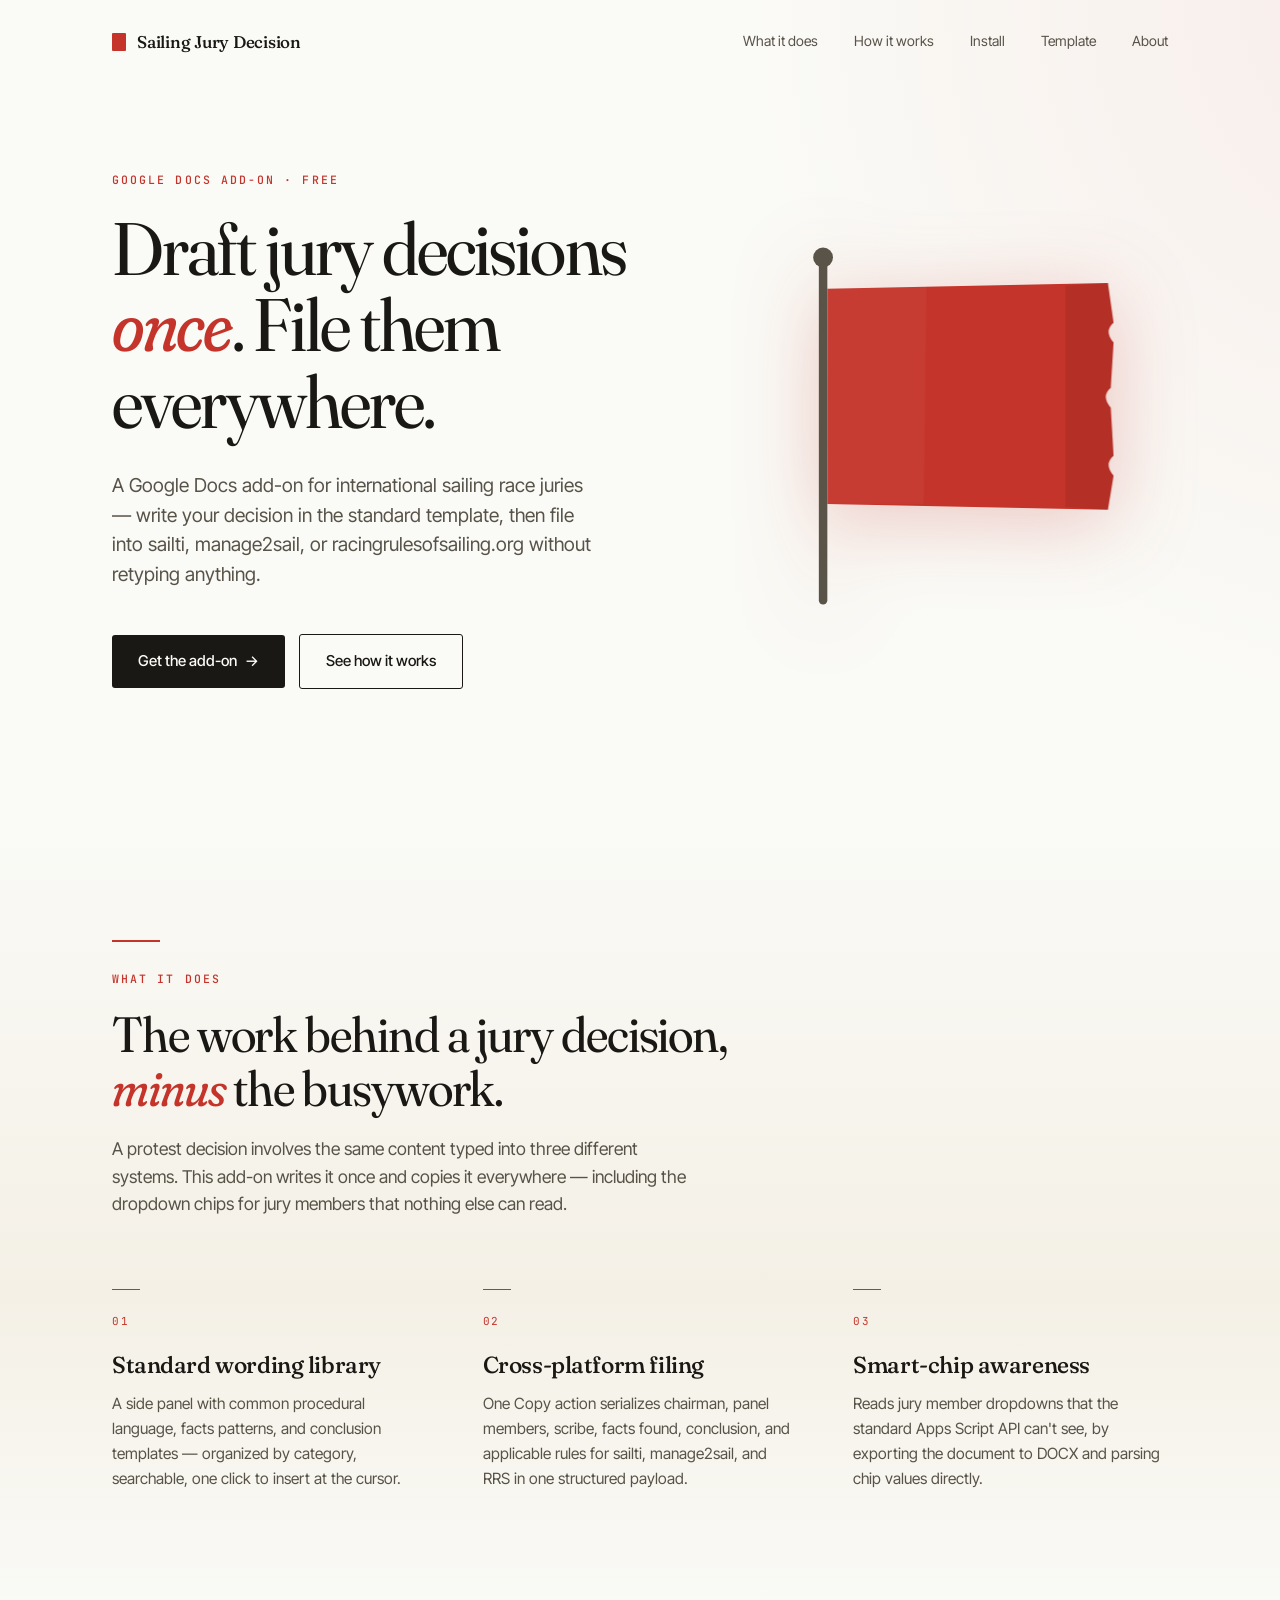
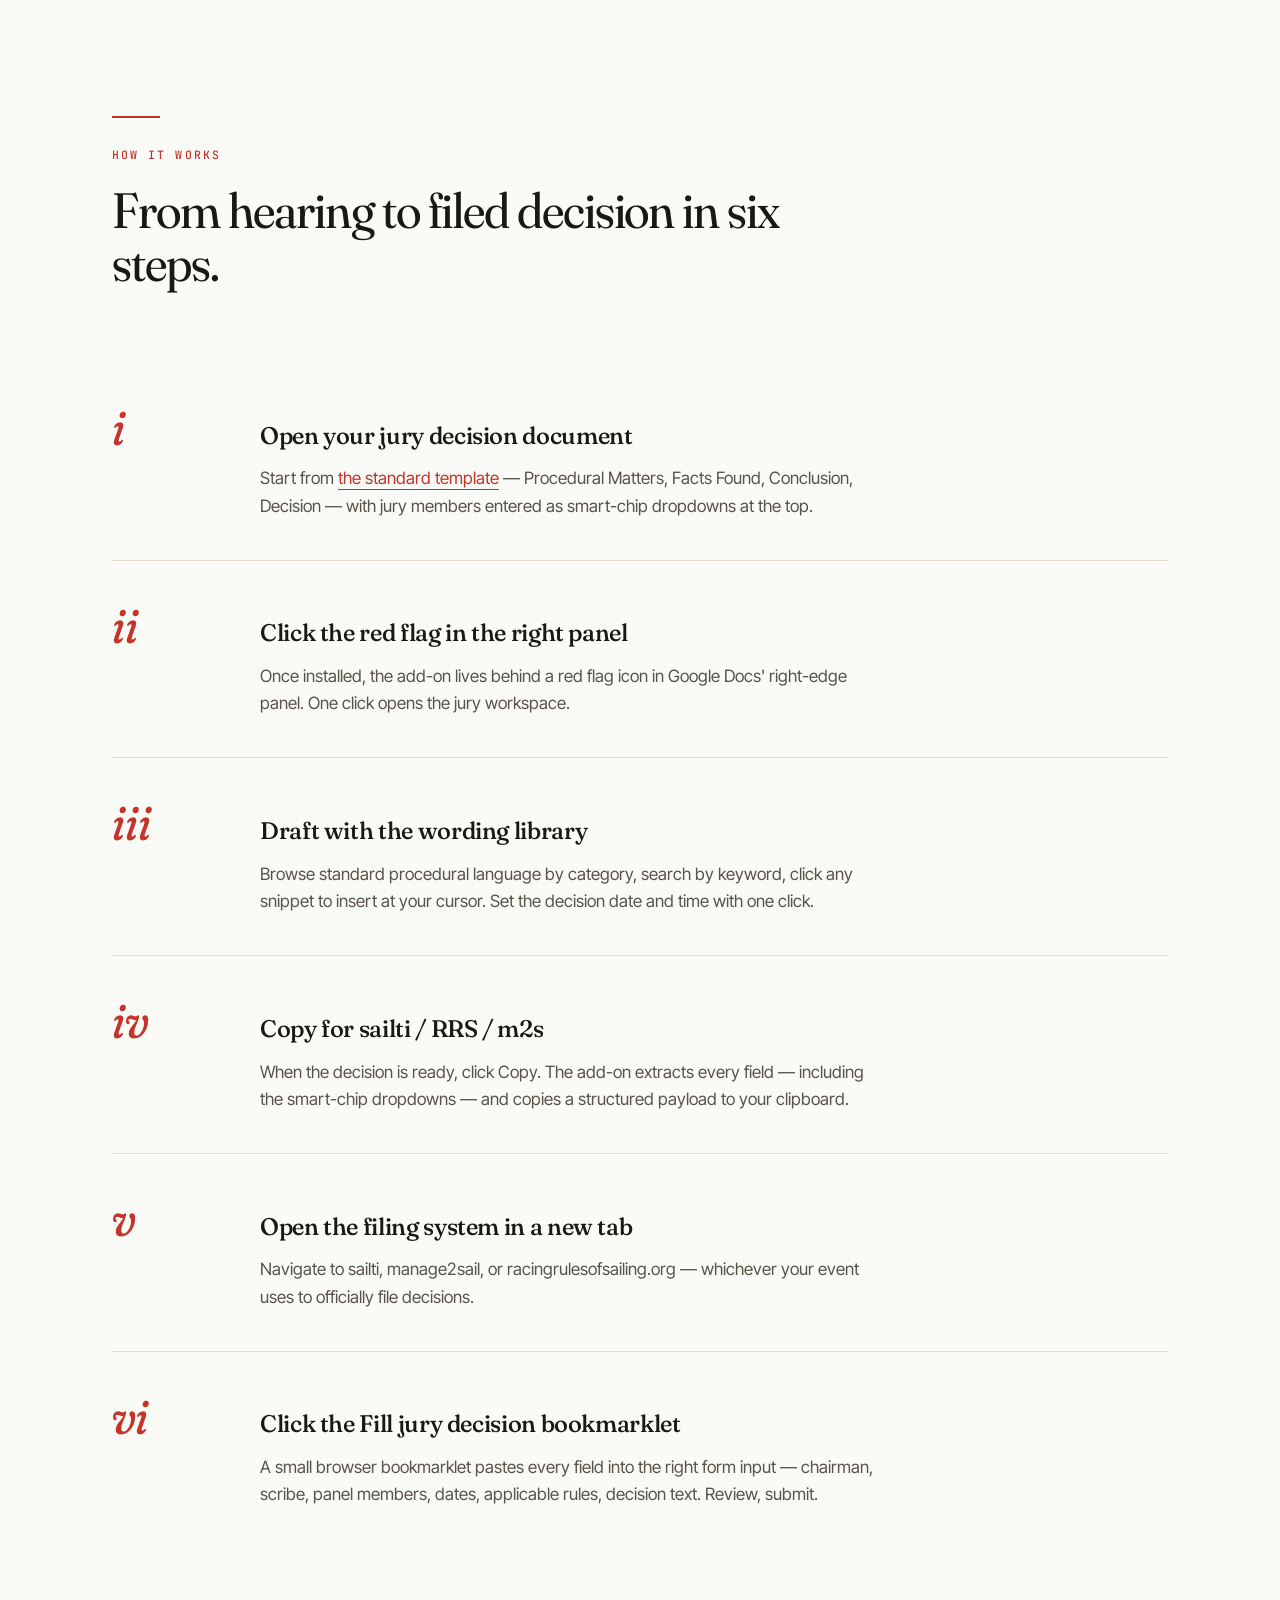
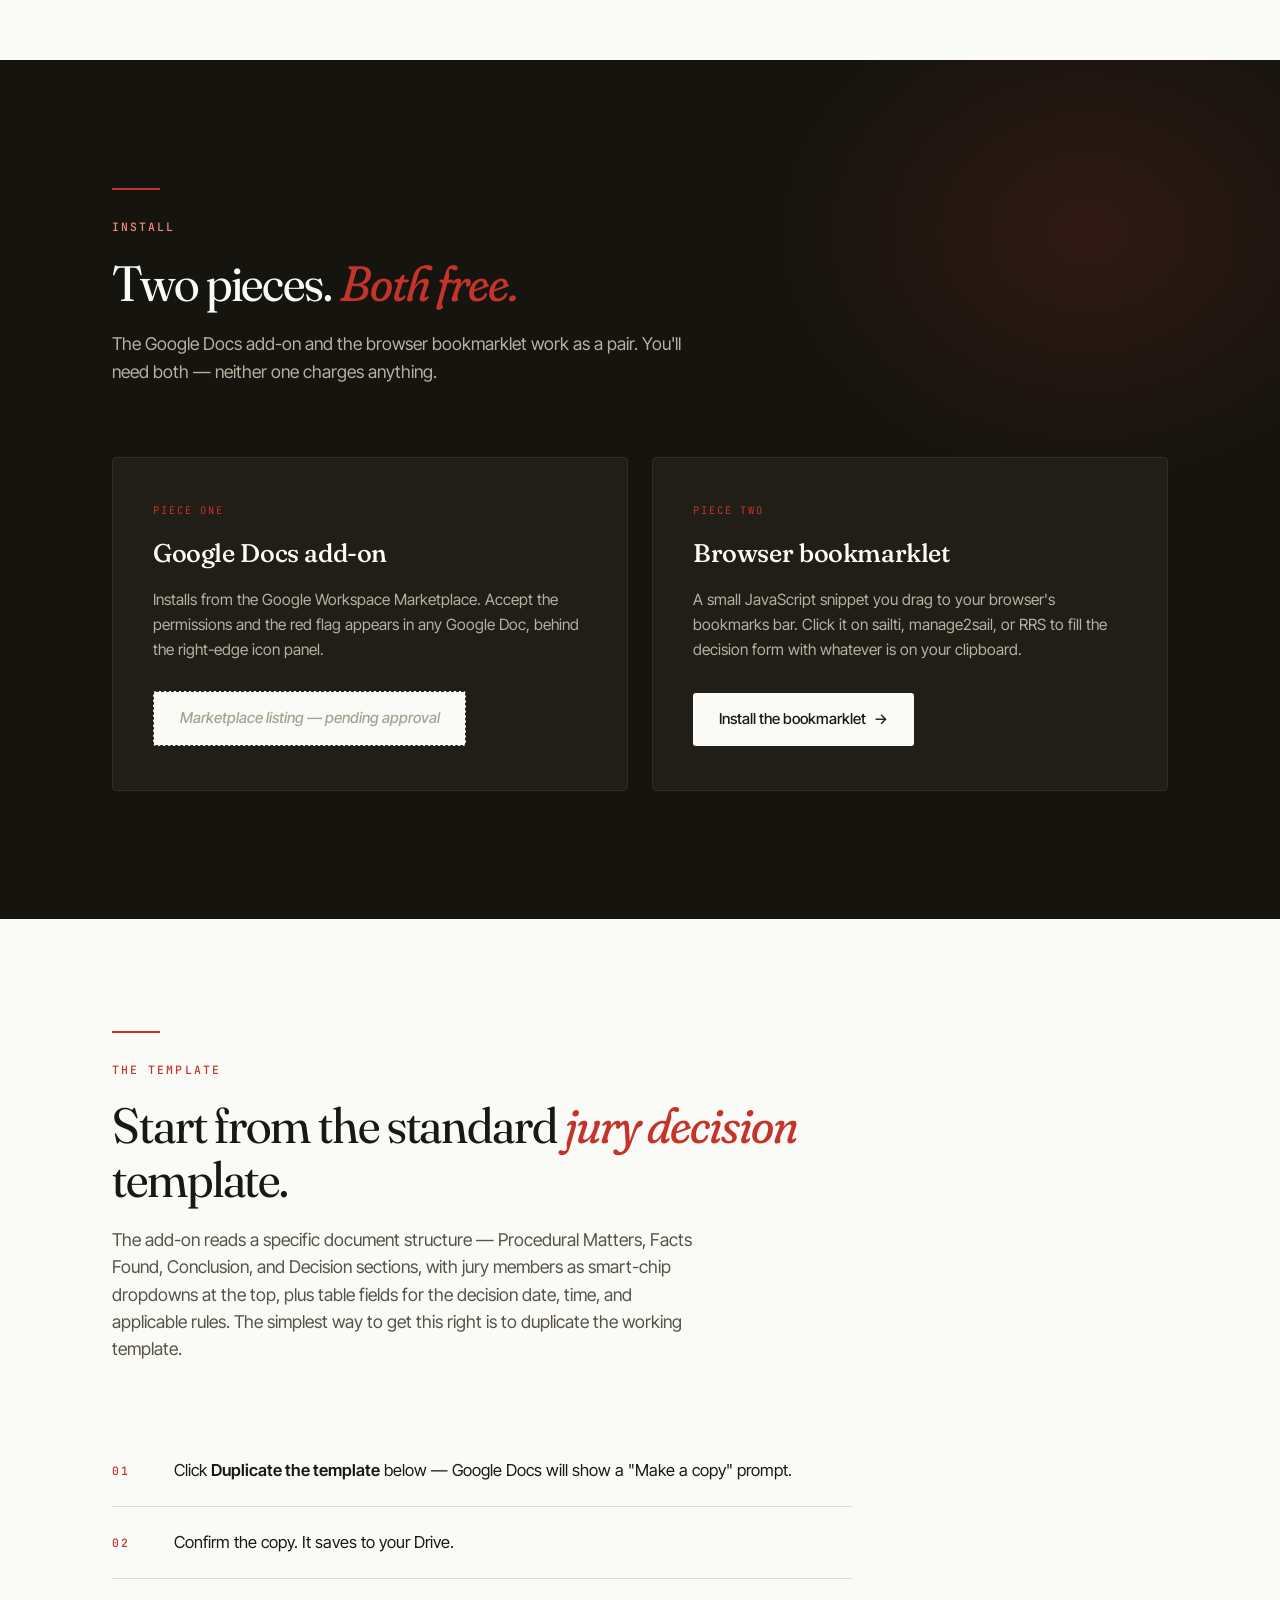
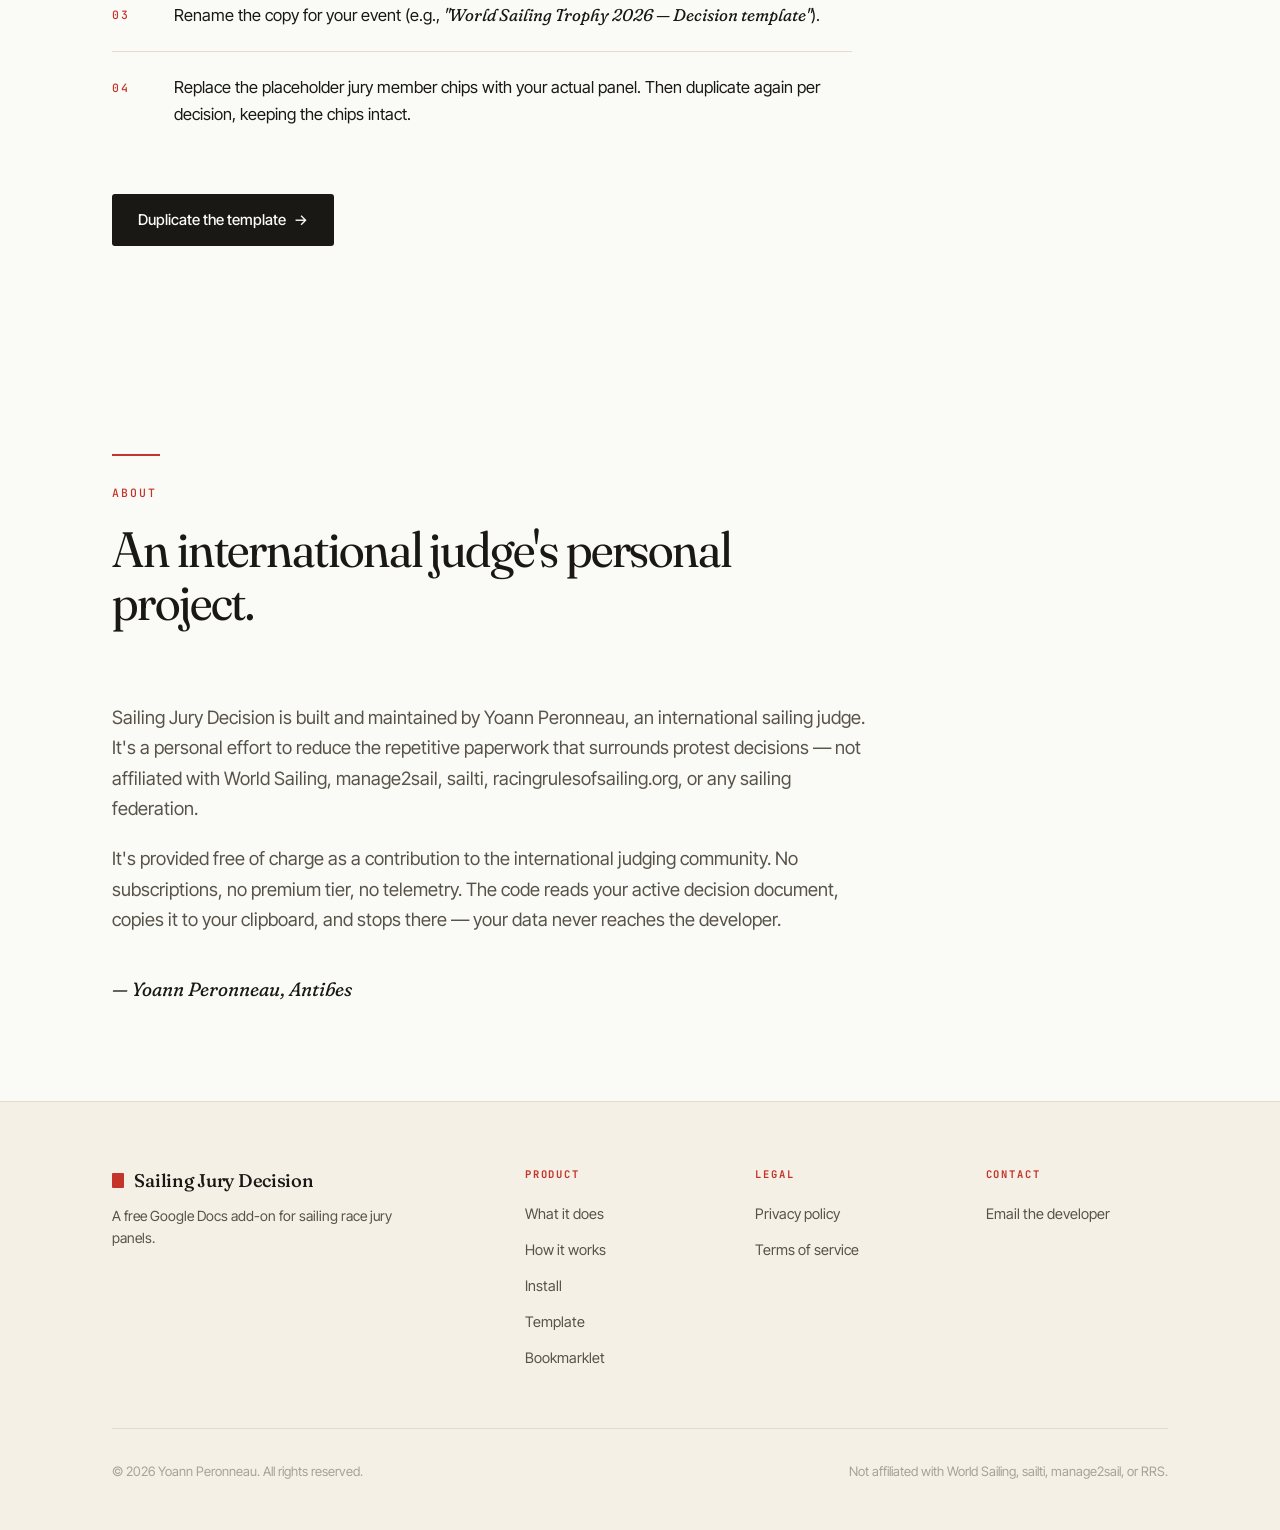
==== index.html @ 4f573f09 "Update install's style to match index" ====
<!--
  Copyright © 2026 Yoann Peronneau. All rights reserved.

  Landing page for the Sailing Jury Decision Google Workspace add-on.
  Hosted at https://yoann.github.io/jury-tools/

  When the Marketplace listing is approved, replace MARKETPLACE_URL in the
  install button's href below with the actual install URL from Google, and
  remove the `disabled` class from the anchor.
-->
<!DOCTYPE html>
<html lang="en">
<head>
<meta charset="UTF-8">
<meta name="viewport" content="width=device-width, initial-scale=1.0">
<title>Sailing Jury Decision — A Google Docs add-on for sailing race juries</title>
<meta name="description" content="A Google Docs add-on that helps sailing race jury panels draft and file decisions across sailti, manage2sail, and racingrulesofsailing.org without retyping.">
<meta name="author" content="Yoann Peronneau">

<link rel="icon" type="image/svg+xml" href="protest-flag.svg">

<link rel="preconnect" href="https://fonts.googleapis.com">
<link rel="preconnect" href="https://fonts.gstatic.com" crossorigin>
<link href="https://fonts.googleapis.com/css2?family=Fraunces:ital,opsz,wght,SOFT@0,9..144,300..700,30..100;1,9..144,300..700,30..100&family=Inter+Tight:wght@400;500;600&family=JetBrains+Mono:wght@400;500&display=swap" rel="stylesheet">

<style>
:root {
  --bg: #fafaf6;
  --bg-warm: #f4f0e6;
  --text: #1a1814;
  --text-muted: #585348;
  --text-faint: #a8a294;
  --accent: #c4342a;
  --accent-dark: #9a261d;
  --accent-soft: #f5e0dd;
  --rule: #e3dccd;
  --dark-bg: #16140f;
  --dark-card: #211d17;
  --dark-border: #322c21;
  --dark-text-muted: #b8b0a0;
  --display: 'Fraunces', 'Cormorant Garamond', Georgia, serif;
  --body: 'Inter Tight', system-ui, -apple-system, sans-serif;
  --mono: 'JetBrains Mono', ui-monospace, 'SF Mono', monospace;
}

* { box-sizing: border-box; margin: 0; padding: 0; }

html { scroll-behavior: smooth; }

body {
  background: var(--bg);
  color: var(--text);
  font-family: var(--body);
  font-size: 17px;
  line-height: 1.6;
  -webkit-font-smoothing: antialiased;
  -moz-osx-font-smoothing: grayscale;
  overflow-x: hidden;
}

::selection { background: var(--accent); color: var(--bg); }

.container {
  max-width: 1120px;
  margin: 0 auto;
  padding: 0 2rem;
}

section { padding: 7rem 0; position: relative; }

a { color: inherit; text-decoration: none; }

.inline-link {
  color: var(--accent);
  text-decoration: none;
  border-bottom: 1px solid currentColor;
  padding-bottom: 1px;
  transition: opacity 0.2s;
}

.inline-link:hover { opacity: 0.7; }

.rule {
  width: 48px;
  height: 2px;
  background: var(--accent);
  margin-bottom: 1.75rem;
}

.eyebrow {
  font-family: var(--mono);
  font-size: 11.5px;
  font-weight: 500;
  text-transform: uppercase;
  letter-spacing: 0.18em;
  color: var(--accent);
  margin-bottom: 1.25rem;
}

/* HEADER */
header {
  padding: 1.75rem 0;
  position: absolute;
  top: 0; left: 0; right: 0;
  z-index: 10;
}

header .container {
  display: flex;
  justify-content: space-between;
  align-items: center;
}

.brand {
  display: flex;
  align-items: center;
  gap: 0.7rem;
  font-family: var(--display);
  font-weight: 500;
  font-size: 17px;
  font-variation-settings: 'opsz' 20, 'SOFT' 40;
  letter-spacing: -0.015em;
}

.brand-flag {
  width: 14px;
  height: 18px;
  background: var(--accent);
  border-radius: 1px;
  flex-shrink: 0;
}

nav { display: flex; gap: 2.25rem; font-size: 14px; }

nav a {
  color: var(--text-muted);
  transition: color 0.2s;
  position: relative;
}

nav a:hover { color: var(--text); }

/* HERO */
.hero {
  min-height: 92vh;
  display: flex;
  align-items: center;
  padding-top: 7rem;
  padding-bottom: 5rem;
  position: relative;
}

.hero::before {
  content: '';
  position: absolute;
  top: 0; right: -10%;
  width: 60%;
  height: 100%;
  background: radial-gradient(ellipse at top right, var(--accent-soft) 0%, transparent 60%);
  opacity: 0.5;
  pointer-events: none;
}

.hero-grid {
  display: grid;
  grid-template-columns: 1.45fr 1fr;
  gap: 5rem;
  align-items: center;
  position: relative;
  z-index: 1;
}

.hero-title {
  font-family: var(--display);
  font-size: clamp(2.6rem, 5.8vw, 4.8rem);
  line-height: 1.03;
  font-weight: 400;
  letter-spacing: -0.025em;
  font-variation-settings: 'opsz' 144, 'SOFT' 30;
  margin-bottom: 2rem;
  max-width: 620px;
}

.hero-title em {
  font-style: italic;
  color: var(--accent);
  font-weight: 400;
  font-variation-settings: 'opsz' 144, 'SOFT' 100;
}

.hero-subtitle {
  font-size: 1.2rem;
  color: var(--text-muted);
  line-height: 1.55;
  max-width: 480px;
  margin-bottom: 2.75rem;
}

.hero-actions {
  display: flex;
  gap: 0.9rem;
  flex-wrap: wrap;
  align-items: center;
}

/* Flag illustration */
.flag-container {
  display: flex;
  justify-content: center;
  align-items: center;
  perspective: 600px;
}

.flag-svg {
  width: 100%;
  max-width: 340px;
  filter: drop-shadow(0 14px 40px rgba(196, 52, 42, 0.25));
}

@keyframes flag-flutter {
  0%, 100% { transform: rotateY(0deg) skewY(0deg); }
  25%      { transform: rotateY(-8deg) skewY(-1deg); }
  50%      { transform: rotateY(0deg) skewY(0.5deg); }
  75%      { transform: rotateY(6deg) skewY(-0.5deg); }
}

.flag-fabric {
  transform-origin: 19px center;
  animation: flag-flutter 6s ease-in-out infinite;
  transform-style: preserve-3d;
}

/* Buttons */
.btn {
  display: inline-flex;
  align-items: center;
  gap: 0.55rem;
  padding: 0.9rem 1.6rem;
  font-family: var(--body);
  font-size: 15px;
  font-weight: 500;
  border-radius: 3px;
  transition: all 0.25s ease;
  cursor: pointer;
  border: none;
  white-space: nowrap;
}

.btn-primary {
  background: var(--text);
  color: var(--bg);
}

.btn-primary:hover {
  background: var(--accent);
  transform: translateY(-1px);
}

.btn-secondary {
  background: transparent;
  color: var(--text);
  border: 1px solid var(--text);
}

.btn-secondary:hover {
  background: var(--text);
  color: var(--bg);
}

.btn-disabled {
  background: transparent;
  color: var(--text-faint);
  border: 1px dashed var(--rule);
  cursor: default;
  pointer-events: none;
  font-style: italic;
}

.btn .arrow {
  transition: transform 0.2s;
}

.btn:not(.btn-disabled):hover .arrow {
  transform: translateX(3px);
}

/* Section headers */
.section-header { max-width: 720px; margin-bottom: 4.5rem; }

.section-title {
  font-family: var(--display);
  font-size: clamp(2rem, 4.2vw, 3.1rem);
  font-weight: 400;
  letter-spacing: -0.022em;
  line-height: 1.08;
  font-variation-settings: 'opsz' 80, 'SOFT' 30;
  margin-bottom: 1.25rem;
}

.section-title em {
  font-style: italic;
  color: var(--accent);
  font-variation-settings: 'opsz' 80, 'SOFT' 100;
}

.section-intro {
  font-size: 1.1rem;
  color: var(--text-muted);
  max-width: 580px;
  line-height: 1.55;
}

/* Features */
#what {
  background: linear-gradient(180deg, transparent 0%, var(--bg-warm) 60%, transparent 100%);
}

.features {
  display: grid;
  grid-template-columns: repeat(3, 1fr);
  gap: 3.5rem;
}

.feature { position: relative; padding-top: 1.5rem; }

.feature::before {
  content: '';
  position: absolute;
  top: 0; left: 0;
  width: 28px;
  height: 1px;
  background: var(--accent);
}

.feature-num {
  font-family: var(--mono);
  font-size: 11px;
  letter-spacing: 0.15em;
  color: var(--accent);
  margin-bottom: 1.25rem;
}

.feature-title {
  font-family: var(--display);
  font-size: 1.45rem;
  font-weight: 500;
  font-variation-settings: 'opsz' 36, 'SOFT' 50;
  margin-bottom: 0.85rem;
  letter-spacing: -0.018em;
  line-height: 1.2;
}

.feature-desc {
  color: var(--text-muted);
  line-height: 1.6;
  font-size: 15.5px;
}

/* Steps */
.steps { display: flex; flex-direction: column; }

.step {
  display: grid;
  grid-template-columns: 100px 1fr;
  gap: 3rem;
  padding: 2.5rem 0;
  border-bottom: 1px solid var(--rule);
  align-items: start;
}

.step:last-child { border-bottom: none; }

.step-num {
  font-family: var(--display);
  font-size: 3.2rem;
  font-weight: 400;
  font-style: italic;
  color: var(--accent);
  font-variation-settings: 'opsz' 144, 'SOFT' 100;
  line-height: 0.95;
}

.step-content { padding-top: 0.85rem; }

.step-title {
  font-family: var(--display);
  font-size: 1.5rem;
  font-weight: 500;
  letter-spacing: -0.015em;
  margin-bottom: 0.65rem;
  font-variation-settings: 'opsz' 36, 'SOFT' 40;
}

.step-desc {
  color: var(--text-muted);
  max-width: 620px;
  line-height: 1.6;
}

/* Install */
#install {
  background: var(--dark-bg);
  color: var(--bg);
  padding: 8rem 0;
  position: relative;
  overflow: hidden;
}

#install::before {
  content: '';
  position: absolute;
  top: -10%; right: -10%;
  width: 50%;
  height: 60%;
  background: radial-gradient(ellipse at center, rgba(196, 52, 42, 0.15) 0%, transparent 70%);
  pointer-events: none;
}

#install .section-title { color: var(--bg); }
#install .section-intro { color: var(--dark-text-muted); }
#install .eyebrow { color: #f5887e; }
#install .rule { background: var(--accent); }

.install-cards {
  display: grid;
  grid-template-columns: 1fr 1fr;
  gap: 1.5rem;
  margin-top: 3rem;
  position: relative;
  z-index: 1;
}

.install-card {
  background: var(--dark-card);
  padding: 2.75rem 2.5rem;
  border-radius: 4px;
  border: 1px solid var(--dark-border);
  position: relative;
  display: flex;
  flex-direction: column;
}

.install-card-tag {
  font-family: var(--mono);
  font-size: 10.5px;
  text-transform: uppercase;
  letter-spacing: 0.18em;
  color: var(--accent);
  margin-bottom: 0.9rem;
}

.install-card h3 {
  font-family: var(--display);
  font-size: 1.6rem;
  font-weight: 500;
  font-variation-settings: 'opsz' 36, 'SOFT' 50;
  margin-bottom: 0.9rem;
  color: var(--bg);
  letter-spacing: -0.015em;
}

.install-card p {
  color: var(--dark-text-muted);
  margin-bottom: 1.75rem;
  line-height: 1.6;
  font-size: 15.5px;
  flex-grow: 1;
}

.install-card .btn-primary {
  background: var(--bg);
  color: var(--text);
  align-self: flex-start;
}

.install-card .btn-primary:hover { background: var(--accent); color: var(--bg); }

.install-card .btn-disabled {
  border-color: var(--dark-border);
  color: var(--text-faint);
}

/* About */
#about {
  padding: 6rem 0;
}

.about-content {
  max-width: 760px;
}

.about-content p {
  font-size: 1.15rem;
  line-height: 1.65;
  color: var(--text-muted);
  margin-bottom: 1.25rem;
}

.about-signature {
  margin-top: 2.5rem;
  font-family: var(--display);
  font-style: italic;
  font-size: 1.2rem;
  font-variation-settings: 'opsz' 36, 'SOFT' 100;
  color: var(--text);
}

/* Template */
.template-block {
  max-width: 740px;
}

.template-steps {
  list-style: none;
  counter-reset: t-step;
  margin-bottom: 2.75rem;
}

.template-steps li {
  counter-increment: t-step;
  position: relative;
  padding: 1.4rem 0 1.4rem 62px;
  border-bottom: 1px solid var(--rule);
  font-size: 16.5px;
  line-height: 1.6;
}

.template-steps li:last-child { border-bottom: none; }

.template-steps li::before {
  content: counter(t-step, decimal-leading-zero);
  position: absolute;
  left: 0;
  top: 1.4rem;
  font-family: var(--mono);
  font-size: 11.5px;
  color: var(--accent);
  font-weight: 500;
  letter-spacing: 0.15em;
  padding-top: 5px;
}

.template-steps em {
  font-family: var(--display);
  font-style: italic;
  font-variation-settings: 'opsz' 36, 'SOFT' 100;
  color: var(--text);
  font-size: 17px;
}

.template-steps strong {
  font-weight: 600;
  color: var(--text);
}

/* Footer */
footer {
  padding: 4rem 0 3rem;
  border-top: 1px solid var(--rule);
  background: var(--bg-warm);
}

.footer-grid {
  display: grid;
  grid-template-columns: 2fr 1fr 1fr 1fr;
  gap: 3rem;
  margin-bottom: 3rem;
}

.footer-brand {
  display: flex;
  align-items: center;
  gap: 0.65rem;
  font-family: var(--display);
  font-size: 1.15rem;
  font-weight: 500;
  font-variation-settings: 'opsz' 20, 'SOFT' 40;
  margin-bottom: 0.6rem;
  letter-spacing: -0.015em;
}

.footer-tagline {
  color: var(--text-muted);
  font-size: 14px;
  max-width: 280px;
  line-height: 1.55;
}

.footer-col h4 {
  font-family: var(--mono);
  font-size: 10.5px;
  text-transform: uppercase;
  letter-spacing: 0.18em;
  color: var(--accent);
  margin-bottom: 1.1rem;
}

.footer-col ul { list-style: none; }
.footer-col ul li { margin-bottom: 0.55rem; }

.footer-col a {
  color: var(--text-muted);
  font-size: 14.5px;
  transition: color 0.2s;
}

.footer-col a:hover { color: var(--accent); }

.footer-bottom {
  padding-top: 2rem;
  border-top: 1px solid var(--rule);
  display: flex;
  justify-content: space-between;
  font-size: 13px;
  color: var(--text-faint);
  flex-wrap: wrap;
  gap: 1rem;
}

/* Reveal animations on scroll */
.reveal {
  opacity: 0;
  transform: translateY(24px);
  transition: opacity 0.9s cubic-bezier(0.16, 1, 0.3, 1), transform 0.9s cubic-bezier(0.16, 1, 0.3, 1);
}

.reveal.visible {
  opacity: 1;
  transform: translateY(0);
}

/* Hero load animation */
.hero-anim {
  opacity: 0;
  animation: fade-up 0.85s cubic-bezier(0.16, 1, 0.3, 1) forwards;
}

.hero-anim-1 { animation-delay: 0.1s; }
.hero-anim-2 { animation-delay: 0.25s; }
.hero-anim-3 { animation-delay: 0.4s; }
.hero-anim-4 { animation-delay: 0.55s; }
.hero-anim-5 { animation-delay: 0.5s; animation-duration: 1.1s; }

@keyframes fade-up {
  from { opacity: 0; transform: translateY(24px); }
  to   { opacity: 1; transform: translateY(0); }
}

/* Responsive */
@media (max-width: 920px) {
  .hero-grid { grid-template-columns: 1fr; gap: 3rem; }
  .flag-container { order: -1; }
  .flag-svg { max-width: 220px; }
  .features { grid-template-columns: 1fr; gap: 2.5rem; }
  .install-cards { grid-template-columns: 1fr; }
  .footer-grid { grid-template-columns: 1fr 1fr; }
  nav { display: none; }
  section { padding: 5rem 0; }
}

@media (max-width: 640px) {
  .container { padding: 0 1.5rem; }
  .step { grid-template-columns: 60px 1fr; gap: 1.5rem; padding: 2rem 0; }
  .step-num { font-size: 2.2rem; }
  .install-card { padding: 2rem 1.75rem; }
  .footer-grid { grid-template-columns: 1fr; gap: 2rem; }
  .footer-bottom { flex-direction: column; }
  header { padding: 1.25rem 0; }
  .hero-actions { width: 100%; }
  .hero-actions .btn { flex: 1; justify-content: center; }
}
</style>
</head>
<body>

<header>
  <div class="container">
    <a href="#" class="brand">
      <span class="brand-flag"></span>
      Sailing Jury Decision
    </a>
    <nav>
      <a href="#what">What it does</a>
      <a href="#how">How it works</a>
      <a href="#install">Install</a>
      <a href="#template">Template</a>
      <a href="#about">About</a>
    </nav>
  </div>
</header>

<main>

<section class="hero">
  <div class="container">
    <div class="hero-grid">
      <div>
        <div class="eyebrow hero-anim hero-anim-1">Google Docs add-on · Free</div>
        <h1 class="hero-title hero-anim hero-anim-2">
          Draft jury decisions <em>once</em>. File them everywhere.
        </h1>
        <p class="hero-subtitle hero-anim hero-anim-3">
          A Google Docs add-on for international sailing race juries — write your decision in the standard template, then file into sailti, manage2sail, or racingrulesofsailing.org without retyping anything.
        </p>
        <div class="hero-actions hero-anim hero-anim-4">
          <a href="#install" class="btn btn-primary">
            Get the add-on
            <span class="arrow">→</span>
          </a>
          <a href="#how" class="btn btn-secondary">See how it works</a>
        </div>
      </div>

      <div class="flag-container hero-anim hero-anim-5">
        <svg class="flag-svg" viewBox="0 0 240 280" xmlns="http://www.w3.org/2000/svg" aria-label="Sailing protest flag">
          <rect x="14" y="18" width="6" height="245" rx="3" fill="#5a5448"/>
          <circle cx="17" cy="18" r="7" fill="#5a5448"/>
          <g class="flag-fabric">
            <path d="M 20 40 L 218 36 L 222 64 Q 215 70 222 78 L 220 110 Q 213 116 220 124 L 222 158 Q 215 164 222 172 L 218 196 L 20 192 Z" fill="#c4342a"/>
            <path d="M 188 38 L 218 36 L 222 64 Q 215 70 222 78 L 220 110 Q 213 116 220 124 L 222 158 Q 215 164 222 172 L 218 196 L 188 194 Z" fill="#000" opacity="0.08"/>
            <path d="M 20 40 L 90 38 L 88 192 L 20 192 Z" fill="#fff" opacity="0.04"/>
          </g>
        </svg>
      </div>
    </div>
  </div>
</section>

<section id="what">
  <div class="container">
    <div class="section-header reveal">
      <div class="rule"></div>
      <div class="eyebrow">What it does</div>
      <h2 class="section-title">The work behind a jury decision, <em>minus</em> the busywork.</h2>
      <p class="section-intro">A protest decision involves the same content typed into three different systems. This add-on writes it once and copies it everywhere — including the dropdown chips for jury members that nothing else can read.</p>
    </div>

    <div class="features">
      <div class="feature reveal">
        <div class="feature-num">01</div>
        <h3 class="feature-title">Standard wording library</h3>
        <p class="feature-desc">A side panel with common procedural language, facts patterns, and conclusion templates — organized by category, searchable, one click to insert at the cursor.</p>
      </div>
      <div class="feature reveal">
        <div class="feature-num">02</div>
        <h3 class="feature-title">Cross-platform filing</h3>
        <p class="feature-desc">One Copy action serializes chairman, panel members, scribe, facts found, conclusion, and applicable rules for sailti, manage2sail, and RRS in one structured payload.</p>
      </div>
      <div class="feature reveal">
        <div class="feature-num">03</div>
        <h3 class="feature-title">Smart-chip awareness</h3>
        <p class="feature-desc">Reads jury member dropdowns that the standard Apps Script API can't see, by exporting the document to DOCX and parsing chip values directly.</p>
      </div>
    </div>
  </div>
</section>

<section id="how">
  <div class="container">
    <div class="section-header reveal">
      <div class="rule"></div>
      <div class="eyebrow">How it works</div>
      <h2 class="section-title">From hearing to filed decision in six steps.</h2>
    </div>

    <div class="steps">
      <div class="step reveal">
        <div class="step-num">i</div>
        <div class="step-content">
          <h3 class="step-title">Open your jury decision document</h3>
          <p class="step-desc">Start from <a href="#template" class="inline-link">the standard template</a> — Procedural Matters, Facts Found, Conclusion, Decision — with jury members entered as smart-chip dropdowns at the top.</p>
        </div>
      </div>

      <div class="step reveal">
        <div class="step-num">ii</div>
        <div class="step-content">
          <h3 class="step-title">Click the red flag in the right panel</h3>
          <p class="step-desc">Once installed, the add-on lives behind a red flag icon in Google Docs' right-edge panel. One click opens the jury workspace.</p>
        </div>
      </div>

      <div class="step reveal">
        <div class="step-num">iii</div>
        <div class="step-content">
          <h3 class="step-title">Draft with the wording library</h3>
          <p class="step-desc">Browse standard procedural language by category, search by keyword, click any snippet to insert at your cursor. Set the decision date and time with one click.</p>
        </div>
      </div>

      <div class="step reveal">
        <div class="step-num">iv</div>
        <div class="step-content">
          <h3 class="step-title">Copy for sailti / RRS / m2s</h3>
          <p class="step-desc">When the decision is ready, click Copy. The add-on extracts every field — including the smart-chip dropdowns — and copies a structured payload to your clipboard.</p>
        </div>
      </div>

      <div class="step reveal">
        <div class="step-num">v</div>
        <div class="step-content">
          <h3 class="step-title">Open the filing system in a new tab</h3>
          <p class="step-desc">Navigate to sailti, manage2sail, or racingrulesofsailing.org — whichever your event uses to officially file decisions.</p>
        </div>
      </div>

      <div class="step reveal">
        <div class="step-num">vi</div>
        <div class="step-content">
          <h3 class="step-title">Click the Fill jury decision bookmarklet</h3>
          <p class="step-desc">A small browser bookmarklet pastes every field into the right form input — chairman, scribe, panel members, dates, applicable rules, decision text. Review, submit.</p>
        </div>
      </div>
    </div>
  </div>
</section>

<section id="install">
  <div class="container">
    <div class="section-header reveal">
      <div class="rule"></div>
      <div class="eyebrow">Install</div>
      <h2 class="section-title">Two pieces. <em>Both free.</em></h2>
      <p class="section-intro">The Google Docs add-on and the browser bookmarklet work as a pair. You'll need both — neither one charges anything.</p>
    </div>

    <div class="install-cards">
      <div class="install-card reveal">
        <div class="install-card-tag">Piece one</div>
        <h3>Google Docs add-on</h3>
        <p>Installs from the Google Workspace Marketplace. Accept the permissions and the red flag appears in any Google Doc, behind the right-edge icon panel.</p>
        <!-- TODO: when Marketplace approves the listing, replace this href with the install URL
             and remove the btn-disabled class. -->
        <a href="#" class="btn btn-primary btn-disabled">
          Marketplace listing — pending approval
        </a>
      </div>

      <div class="install-card reveal">
        <div class="install-card-tag">Piece two</div>
        <h3>Browser bookmarklet</h3>
        <p>A small JavaScript snippet you drag to your browser's bookmarks bar. Click it on sailti, manage2sail, or RRS to fill the decision form with whatever is on your clipboard.</p>
        <a href="install.html" class="btn btn-primary">
          Install the bookmarklet
          <span class="arrow">→</span>
        </a>
      </div>
    </div>
  </div>
</section>

<section id="template">
  <div class="container">
    <div class="section-header reveal">
      <div class="rule"></div>
      <div class="eyebrow">The template</div>
      <h2 class="section-title">Start from the standard <em>jury decision</em> template.</h2>
      <p class="section-intro">
        The add-on reads a specific document structure — Procedural Matters, Facts Found, Conclusion, and Decision sections, with jury members as smart-chip dropdowns at the top, plus table fields for the decision date, time, and applicable rules. The simplest way to get this right is to duplicate the working template.
      </p>
    </div>

    <div class="template-block reveal">
      <ol class="template-steps">
        <li>Click <strong>Duplicate the template</strong> below — Google Docs will show a "Make a copy" prompt.</li>
        <li>Confirm the copy. It saves to your Drive.</li>
        <li>Rename the copy for your event (e.g., <em>"World Sailing Trophy 2026 — Decision template"</em>).</li>
        <li>Replace the placeholder jury member chips with your actual panel. Then duplicate again per decision, keeping the chips intact.</li>
      </ol>

      <a href="https://docs.google.com/document/d/1S9olFrfcYZWO6kesL7P28t8jFdscRmoN2RX7zeekuC8/copy"
         class="btn btn-primary"
         target="_blank" rel="noopener">
        Duplicate the template
        <span class="arrow">→</span>
      </a>
    </div>
  </div>
</section>

<section id="about">
  <div class="container">
    <div class="section-header reveal">
      <div class="rule"></div>
      <div class="eyebrow">About</div>
      <h2 class="section-title">An international judge's personal project.</h2>
    </div>
    <div class="about-content reveal">
      <p>
        Sailing Jury Decision is built and maintained by Yoann Peronneau, an international sailing judge. It's a personal effort to reduce the repetitive paperwork that surrounds protest decisions — not affiliated with World Sailing, manage2sail, sailti, racingrulesofsailing.org, or any sailing federation.
      </p>
      <p>
        It's provided free of charge as a contribution to the international judging community. No subscriptions, no premium tier, no telemetry. The code reads your active decision document, copies it to your clipboard, and stops there — your data never reaches the developer.
      </p>
      <div class="about-signature">— Yoann Peronneau, Antibes</div>
    </div>
  </div>
</section>

</main>

<footer>
  <div class="container">
    <div class="footer-grid">
      <div>
        <div class="footer-brand">
          <span class="brand-flag" style="width:12px;height:15px;"></span>
          Sailing Jury Decision
        </div>
        <p class="footer-tagline">A free Google Docs add-on for sailing race jury panels.</p>
      </div>
      <div class="footer-col">
        <h4>Product</h4>
        <ul>
          <li><a href="#what">What it does</a></li>
          <li><a href="#how">How it works</a></li>
          <li><a href="#install">Install</a></li>
          <li><a href="#template">Template</a></li>
          <li><a href="install.html">Bookmarklet</a></li>
        </ul>
      </div>
      <div class="footer-col">
        <h4>Legal</h4>
        <ul>
          <li><a href="privacy.html">Privacy policy</a></li>
          <li><a href="terms.html">Terms of service</a></li>
        </ul>
      </div>
      <div class="footer-col">
        <h4>Contact</h4>
        <ul>
          <li><a href="mailto:[YOUR_EMAIL]">Email the developer</a></li>
        </ul>
      </div>
    </div>
    <div class="footer-bottom">
      <div>© 2026 Yoann Peronneau. All rights reserved.</div>
      <div>Not affiliated with World Sailing, sailti, manage2sail, or RRS.</div>
    </div>
  </div>
</footer>

<script>
  const observer = new IntersectionObserver((entries) => {
    for (const entry of entries) {
      if (entry.isIntersecting) {
        entry.target.classList.add('visible');
        observer.unobserve(entry.target);
      }
    }
  }, { threshold: 0.12, rootMargin: '0px 0px -60px 0px' });

  document.querySelectorAll('.reveal').forEach(el => observer.observe(el));
</script>

</body>
</html>
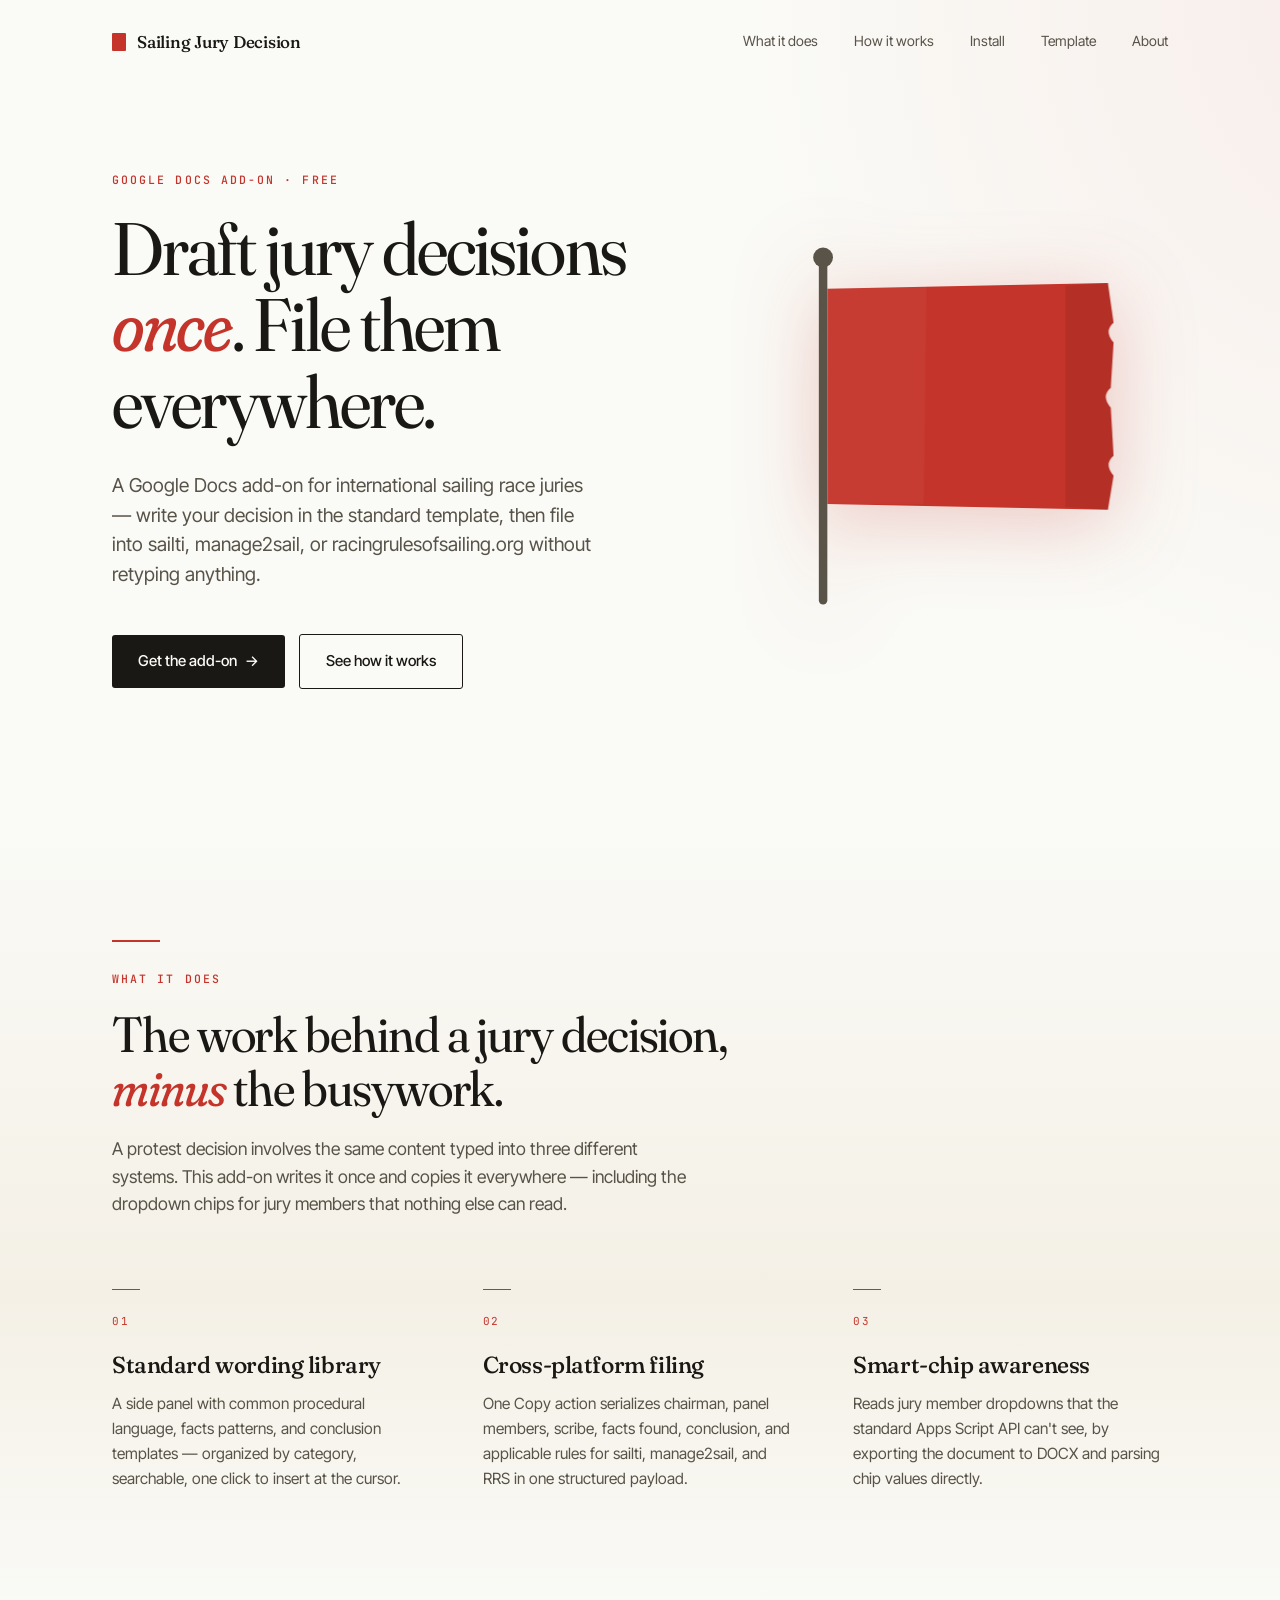
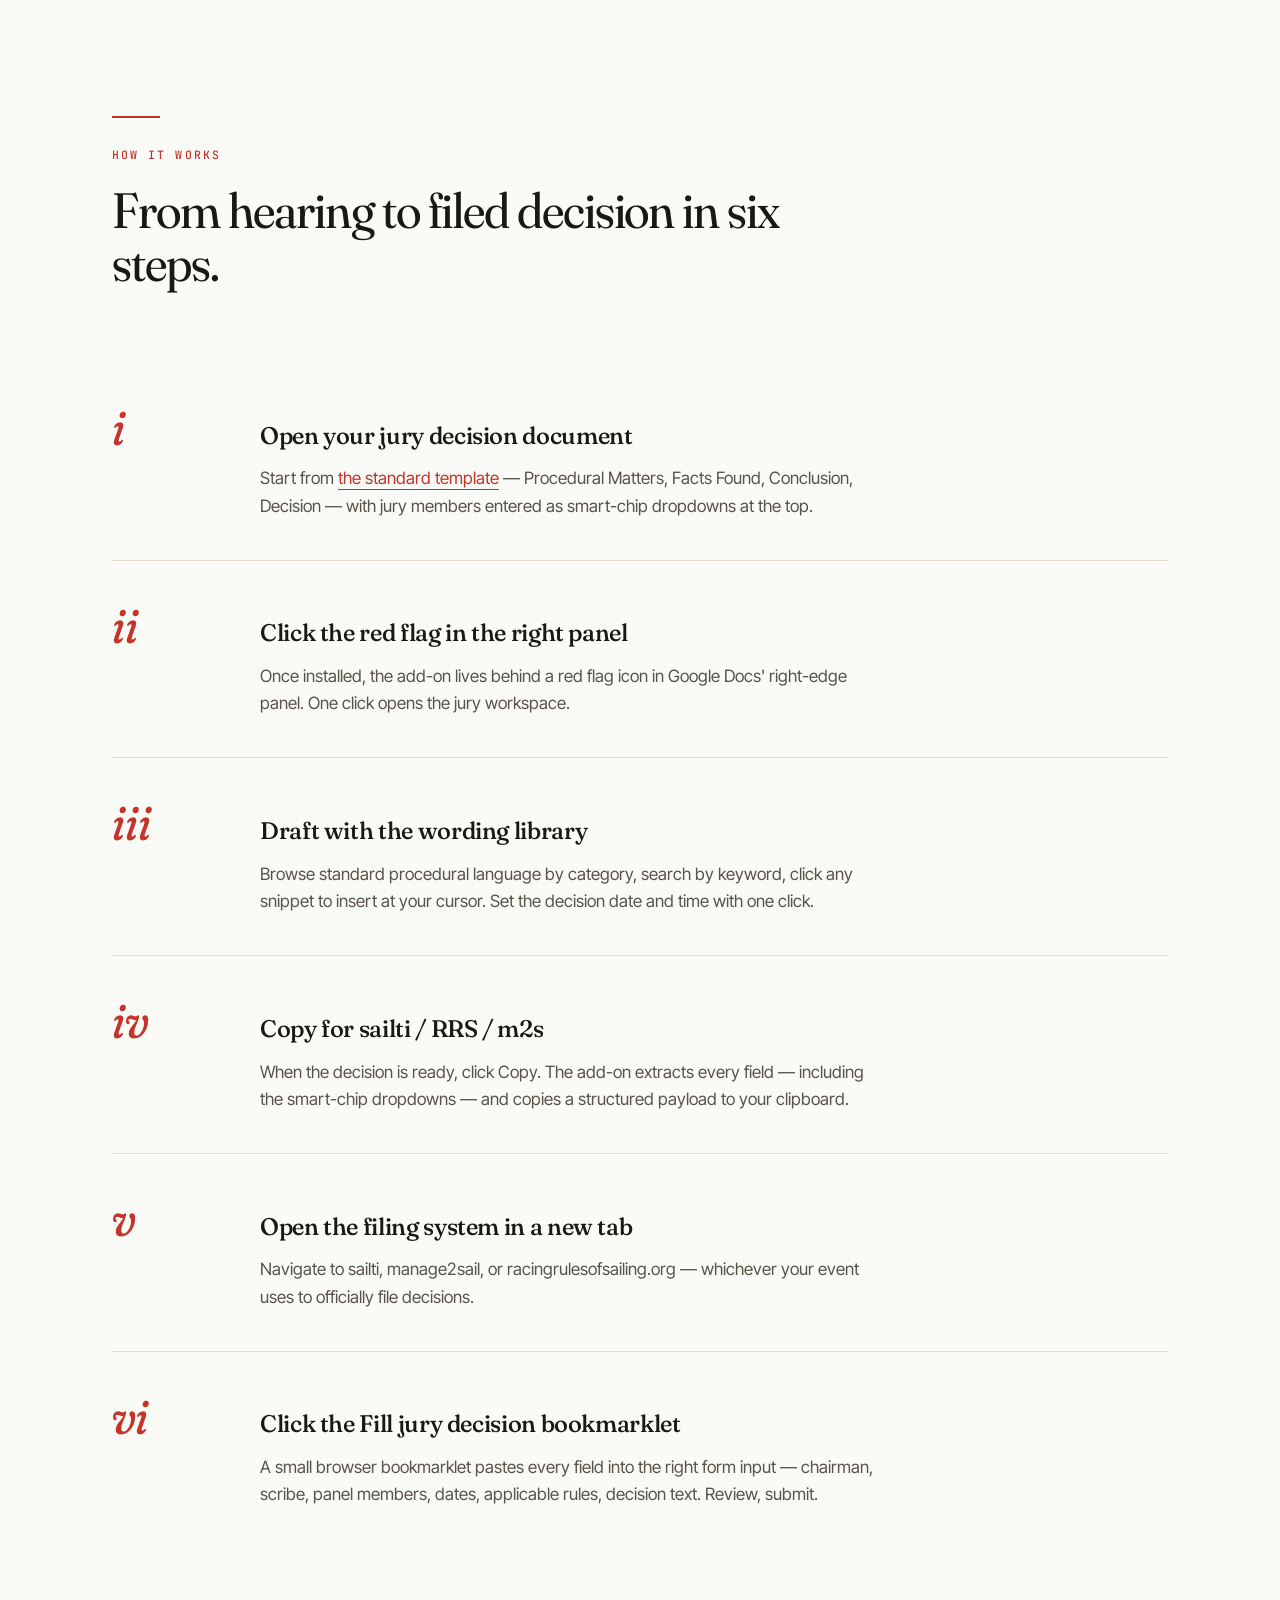
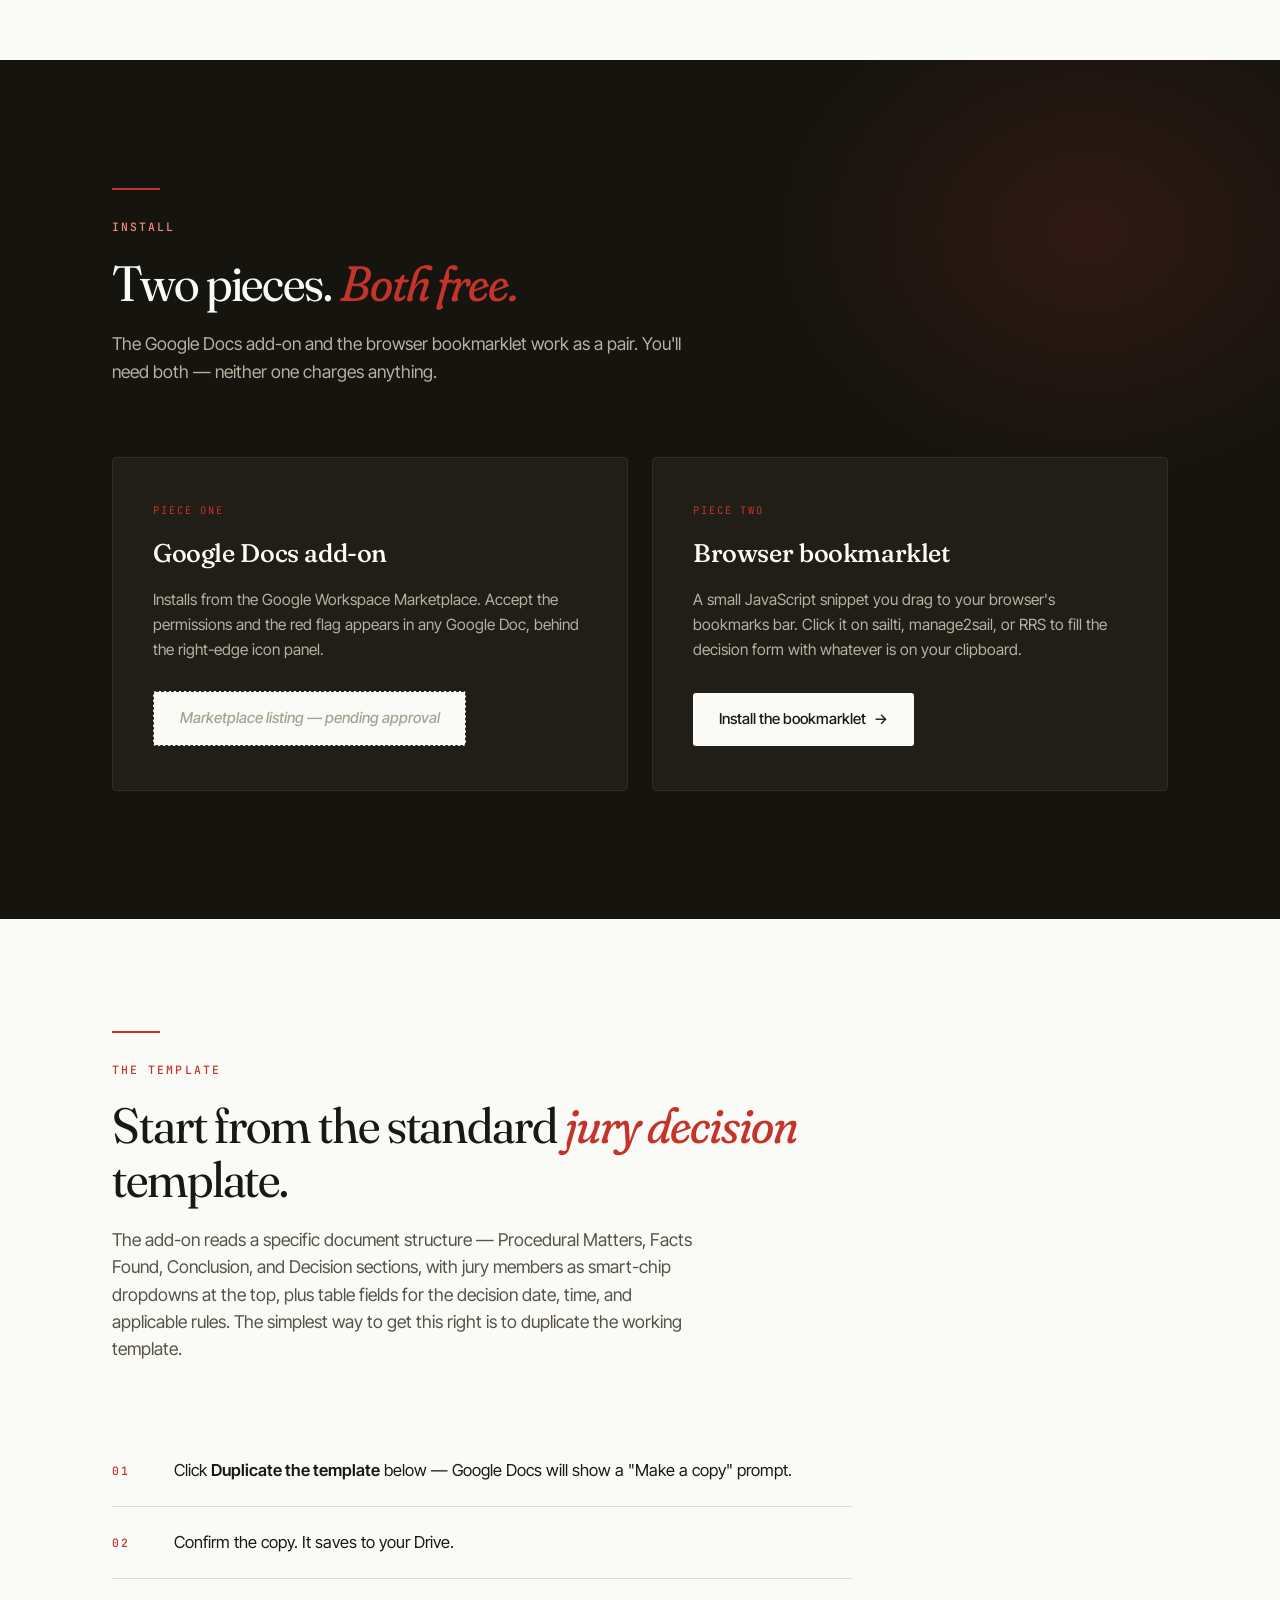
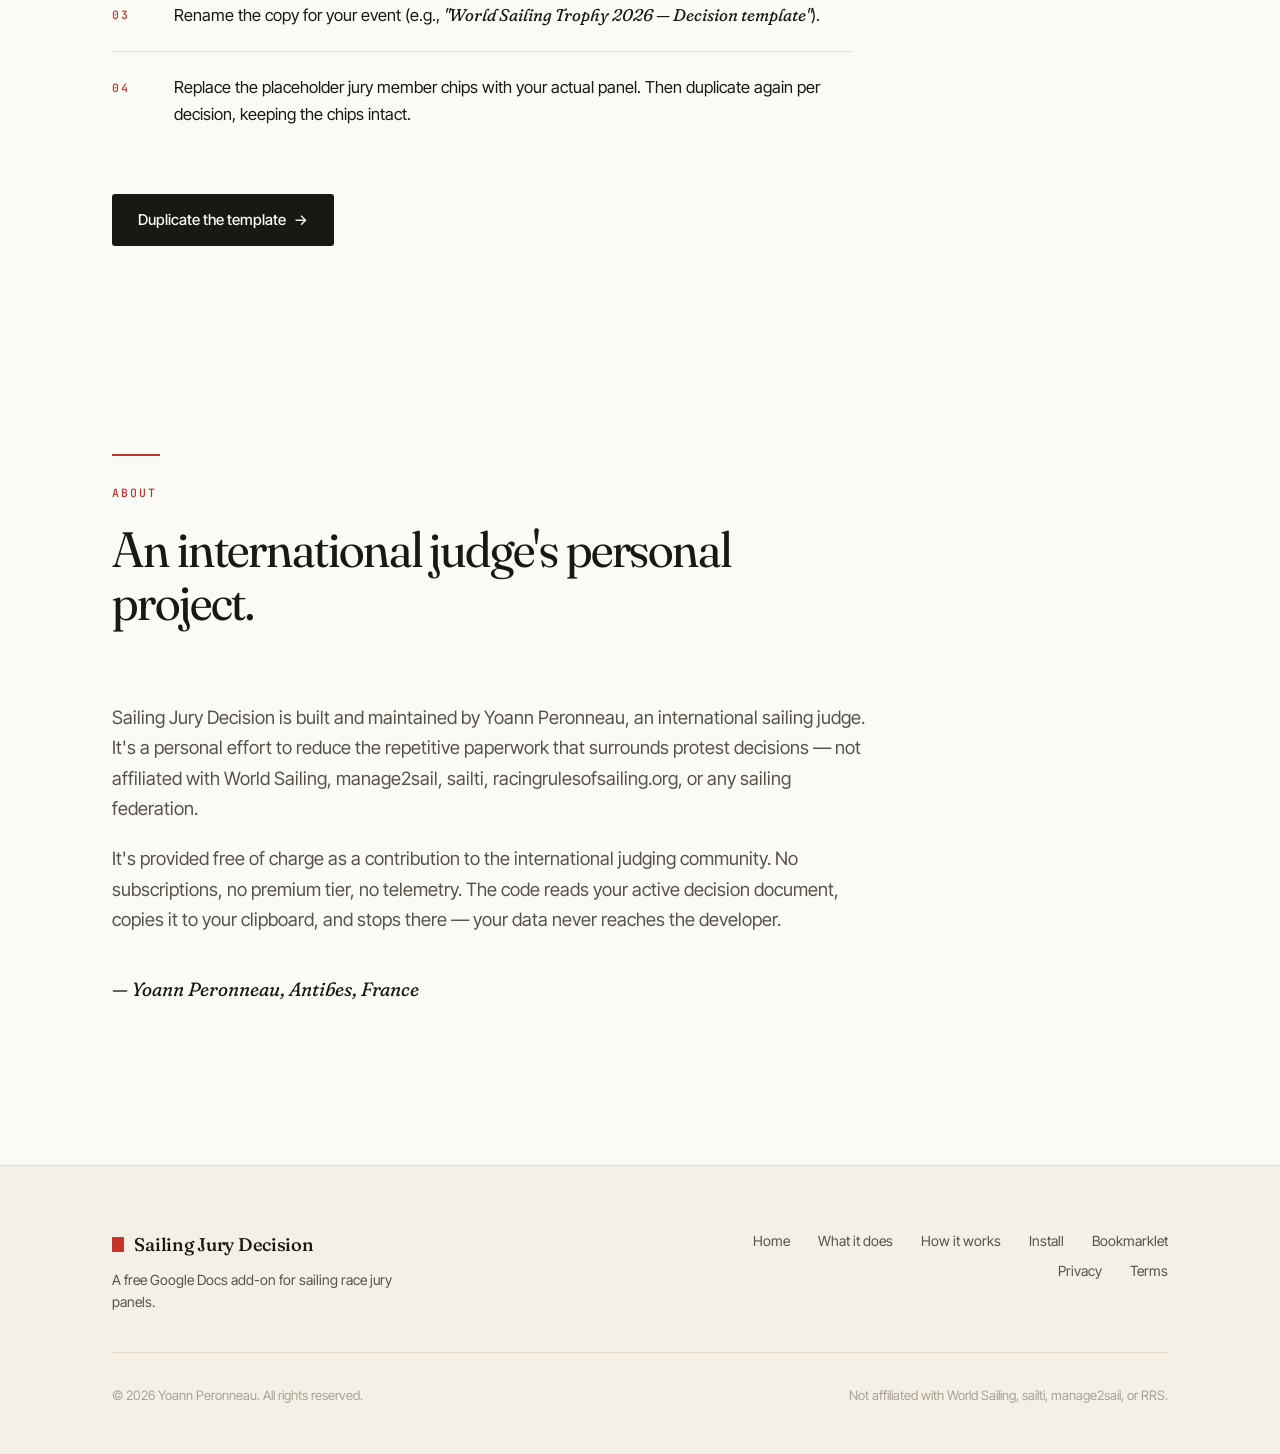
==== commit addc2bd8: "Extract and share CSS" ====
--- a/index.html
+++ b/index.html
@@ -2,11 +2,15 @@
   Copyright © 2026 Yoann Peronneau. All rights reserved.
 
   Landing page for the Sailing Jury Decision Google Workspace add-on.
-  Hosted at https://yoann.github.io/jury-tools/
-
-  When the Marketplace listing is approved, replace MARKETPLACE_URL in the
-  install button's href below with the actual install URL from Google, and
-  remove the `disabled` class from the anchor.
+  Hosted at https://jury.peronneau.net/
+
+  Shared design system is in styles.css. Only page-specific layout
+  (hero, flag illustration, features grid, steps, install section,
+  template section, about, page-load animations) lives in this file.
+
+  When the Marketplace listing is approved, replace the href="#" on the
+  install-card's Marketplace button with the actual install URL and
+  remove the btn-disabled class.
 -->
 <!DOCTYPE html>
 <html lang="en">
@@ -18,127 +22,18 @@
 <meta name="author" content="Yoann Peronneau">
 
 <link rel="icon" type="image/svg+xml" href="protest-flag.svg">
+<link rel="icon" type="image/png" sizes="32x32" href="protest-flag-32.png">
+<link rel="apple-touch-icon" sizes="180x180" href="protest-flag-180.png">
 
 <link rel="preconnect" href="https://fonts.googleapis.com">
 <link rel="preconnect" href="https://fonts.gstatic.com" crossorigin>
 <link href="https://fonts.googleapis.com/css2?family=Fraunces:ital,opsz,wght,SOFT@0,9..144,300..700,30..100;1,9..144,300..700,30..100&family=Inter+Tight:wght@400;500;600&family=JetBrains+Mono:wght@400;500&display=swap" rel="stylesheet">
+<link rel="stylesheet" href="styles.css">
 
 <style>
-:root {
-  --bg: #fafaf6;
-  --bg-warm: #f4f0e6;
-  --text: #1a1814;
-  --text-muted: #585348;
-  --text-faint: #a8a294;
-  --accent: #c4342a;
-  --accent-dark: #9a261d;
-  --accent-soft: #f5e0dd;
-  --rule: #e3dccd;
-  --dark-bg: #16140f;
-  --dark-card: #211d17;
-  --dark-border: #322c21;
-  --dark-text-muted: #b8b0a0;
-  --display: 'Fraunces', 'Cormorant Garamond', Georgia, serif;
-  --body: 'Inter Tight', system-ui, -apple-system, sans-serif;
-  --mono: 'JetBrains Mono', ui-monospace, 'SF Mono', monospace;
-}
-
-* { box-sizing: border-box; margin: 0; padding: 0; }
-
-html { scroll-behavior: smooth; }
-
-body {
-  background: var(--bg);
-  color: var(--text);
-  font-family: var(--body);
-  font-size: 17px;
-  line-height: 1.6;
-  -webkit-font-smoothing: antialiased;
-  -moz-osx-font-smoothing: grayscale;
-  overflow-x: hidden;
-}
-
-::selection { background: var(--accent); color: var(--bg); }
-
-.container {
-  max-width: 1120px;
-  margin: 0 auto;
-  padding: 0 2rem;
-}
-
-section { padding: 7rem 0; position: relative; }
-
-a { color: inherit; text-decoration: none; }
-
-.inline-link {
-  color: var(--accent);
-  text-decoration: none;
-  border-bottom: 1px solid currentColor;
-  padding-bottom: 1px;
-  transition: opacity 0.2s;
-}
-
-.inline-link:hover { opacity: 0.7; }
-
-.rule {
-  width: 48px;
-  height: 2px;
-  background: var(--accent);
-  margin-bottom: 1.75rem;
-}
-
-.eyebrow {
-  font-family: var(--mono);
-  font-size: 11.5px;
-  font-weight: 500;
-  text-transform: uppercase;
-  letter-spacing: 0.18em;
-  color: var(--accent);
-  margin-bottom: 1.25rem;
-}
-
-/* HEADER */
-header {
-  padding: 1.75rem 0;
-  position: absolute;
-  top: 0; left: 0; right: 0;
-  z-index: 10;
-}
-
-header .container {
-  display: flex;
-  justify-content: space-between;
-  align-items: center;
-}
-
-.brand {
-  display: flex;
-  align-items: center;
-  gap: 0.7rem;
-  font-family: var(--display);
-  font-weight: 500;
-  font-size: 17px;
-  font-variation-settings: 'opsz' 20, 'SOFT' 40;
-  letter-spacing: -0.015em;
-}
-
-.brand-flag {
-  width: 14px;
-  height: 18px;
-  background: var(--accent);
-  border-radius: 1px;
-  flex-shrink: 0;
-}
-
-nav { display: flex; gap: 2.25rem; font-size: 14px; }
-
-nav a {
-  color: var(--text-muted);
-  transition: color 0.2s;
-  position: relative;
-}
-
-nav a:hover { color: var(--text); }
+/* === Page-specific layout for index.html only ===
+   Shared design tokens, header, footer, buttons, typography,
+   reveal animations live in styles.css. */
 
 /* HERO */
 .hero {
@@ -230,86 +125,6 @@
   transform-style: preserve-3d;
 }
 
-/* Buttons */
-.btn {
-  display: inline-flex;
-  align-items: center;
-  gap: 0.55rem;
-  padding: 0.9rem 1.6rem;
-  font-family: var(--body);
-  font-size: 15px;
-  font-weight: 500;
-  border-radius: 3px;
-  transition: all 0.25s ease;
-  cursor: pointer;
-  border: none;
-  white-space: nowrap;
-}
-
-.btn-primary {
-  background: var(--text);
-  color: var(--bg);
-}
-
-.btn-primary:hover {
-  background: var(--accent);
-  transform: translateY(-1px);
-}
-
-.btn-secondary {
-  background: transparent;
-  color: var(--text);
-  border: 1px solid var(--text);
-}
-
-.btn-secondary:hover {
-  background: var(--text);
-  color: var(--bg);
-}
-
-.btn-disabled {
-  background: transparent;
-  color: var(--text-faint);
-  border: 1px dashed var(--rule);
-  cursor: default;
-  pointer-events: none;
-  font-style: italic;
-}
-
-.btn .arrow {
-  transition: transform 0.2s;
-}
-
-.btn:not(.btn-disabled):hover .arrow {
-  transform: translateX(3px);
-}
-
-/* Section headers */
-.section-header { max-width: 720px; margin-bottom: 4.5rem; }
-
-.section-title {
-  font-family: var(--display);
-  font-size: clamp(2rem, 4.2vw, 3.1rem);
-  font-weight: 400;
-  letter-spacing: -0.022em;
-  line-height: 1.08;
-  font-variation-settings: 'opsz' 80, 'SOFT' 30;
-  margin-bottom: 1.25rem;
-}
-
-.section-title em {
-  font-style: italic;
-  color: var(--accent);
-  font-variation-settings: 'opsz' 80, 'SOFT' 100;
-}
-
-.section-intro {
-  font-size: 1.1rem;
-  color: var(--text-muted);
-  max-width: 580px;
-  line-height: 1.55;
-}
-
 /* Features */
 #what {
   background: linear-gradient(180deg, transparent 0%, var(--bg-warm) 60%, transparent 100%);
@@ -356,7 +171,7 @@
   font-size: 15.5px;
 }
 
-/* Steps */
+/* How it works steps */
 .steps { display: flex; flex-direction: column; }
 
 .step {
@@ -397,7 +212,7 @@
   line-height: 1.6;
 }
 
-/* Install */
+/* Install — dark section */
 #install {
   background: var(--dark-bg);
   color: var(--bg);
@@ -419,7 +234,6 @@
 #install .section-title { color: var(--bg); }
 #install .section-intro { color: var(--dark-text-muted); }
 #install .eyebrow { color: #f5887e; }
-#install .rule { background: var(--accent); }
 
 .install-cards {
   display: grid;
@@ -480,35 +294,8 @@
   color: var(--text-faint);
 }
 
-/* About */
-#about {
-  padding: 6rem 0;
-}
-
-.about-content {
-  max-width: 760px;
-}
-
-.about-content p {
-  font-size: 1.15rem;
-  line-height: 1.65;
-  color: var(--text-muted);
-  margin-bottom: 1.25rem;
-}
-
-.about-signature {
-  margin-top: 2.5rem;
-  font-family: var(--display);
-  font-style: italic;
-  font-size: 1.2rem;
-  font-variation-settings: 'opsz' 36, 'SOFT' 100;
-  color: var(--text);
-}
-
-/* Template */
-.template-block {
-  max-width: 740px;
-}
+/* Template section */
+.template-block { max-width: 740px; }
 
 .template-steps {
   list-style: none;
@@ -548,88 +335,30 @@
   font-size: 17px;
 }
 
-.template-steps strong {
-  font-weight: 600;
+.template-steps strong { font-weight: 600; color: var(--text); }
+
+/* About */
+#about { padding: 6rem 0; }
+
+.about-content { max-width: 760px; }
+
+.about-content p {
+  font-size: 1.15rem;
+  line-height: 1.65;
+  color: var(--text-muted);
+  margin-bottom: 1.25rem;
+}
+
+.about-signature {
+  margin-top: 2.5rem;
+  font-family: var(--display);
+  font-style: italic;
+  font-size: 1.2rem;
+  font-variation-settings: 'opsz' 36, 'SOFT' 100;
   color: var(--text);
 }
 
-/* Footer */
-footer {
-  padding: 4rem 0 3rem;
-  border-top: 1px solid var(--rule);
-  background: var(--bg-warm);
-}
-
-.footer-grid {
-  display: grid;
-  grid-template-columns: 2fr 1fr 1fr 1fr;
-  gap: 3rem;
-  margin-bottom: 3rem;
-}
-
-.footer-brand {
-  display: flex;
-  align-items: center;
-  gap: 0.65rem;
-  font-family: var(--display);
-  font-size: 1.15rem;
-  font-weight: 500;
-  font-variation-settings: 'opsz' 20, 'SOFT' 40;
-  margin-bottom: 0.6rem;
-  letter-spacing: -0.015em;
-}
-
-.footer-tagline {
-  color: var(--text-muted);
-  font-size: 14px;
-  max-width: 280px;
-  line-height: 1.55;
-}
-
-.footer-col h4 {
-  font-family: var(--mono);
-  font-size: 10.5px;
-  text-transform: uppercase;
-  letter-spacing: 0.18em;
-  color: var(--accent);
-  margin-bottom: 1.1rem;
-}
-
-.footer-col ul { list-style: none; }
-.footer-col ul li { margin-bottom: 0.55rem; }
-
-.footer-col a {
-  color: var(--text-muted);
-  font-size: 14.5px;
-  transition: color 0.2s;
-}
-
-.footer-col a:hover { color: var(--accent); }
-
-.footer-bottom {
-  padding-top: 2rem;
-  border-top: 1px solid var(--rule);
-  display: flex;
-  justify-content: space-between;
-  font-size: 13px;
-  color: var(--text-faint);
-  flex-wrap: wrap;
-  gap: 1rem;
-}
-
-/* Reveal animations on scroll */
-.reveal {
-  opacity: 0;
-  transform: translateY(24px);
-  transition: opacity 0.9s cubic-bezier(0.16, 1, 0.3, 1), transform 0.9s cubic-bezier(0.16, 1, 0.3, 1);
-}
-
-.reveal.visible {
-  opacity: 1;
-  transform: translateY(0);
-}
-
-/* Hero load animation */
+/* Hero load animations (page-specific) */
 .hero-anim {
   opacity: 0;
   animation: fade-up 0.85s cubic-bezier(0.16, 1, 0.3, 1) forwards;
@@ -641,31 +370,19 @@
 .hero-anim-4 { animation-delay: 0.55s; }
 .hero-anim-5 { animation-delay: 0.5s; animation-duration: 1.1s; }
 
-@keyframes fade-up {
-  from { opacity: 0; transform: translateY(24px); }
-  to   { opacity: 1; transform: translateY(0); }
-}
-
-/* Responsive */
+/* Index responsive overrides */
 @media (max-width: 920px) {
   .hero-grid { grid-template-columns: 1fr; gap: 3rem; }
   .flag-container { order: -1; }
   .flag-svg { max-width: 220px; }
   .features { grid-template-columns: 1fr; gap: 2.5rem; }
   .install-cards { grid-template-columns: 1fr; }
-  .footer-grid { grid-template-columns: 1fr 1fr; }
-  nav { display: none; }
-  section { padding: 5rem 0; }
 }
 
 @media (max-width: 640px) {
-  .container { padding: 0 1.5rem; }
   .step { grid-template-columns: 60px 1fr; gap: 1.5rem; padding: 2rem 0; }
   .step-num { font-size: 2.2rem; }
   .install-card { padding: 2rem 1.75rem; }
-  .footer-grid { grid-template-columns: 1fr; gap: 2rem; }
-  .footer-bottom { flex-direction: column; }
-  header { padding: 1.25rem 0; }
   .hero-actions { width: 100%; }
   .hero-actions .btn { flex: 1; justify-content: center; }
 }
@@ -673,7 +390,7 @@
 </head>
 <body>
 
-<header>
+<header class="absolute">
   <div class="container">
     <a href="#" class="brand">
       <span class="brand-flag"></span>
@@ -829,8 +546,6 @@
         <div class="install-card-tag">Piece one</div>
         <h3>Google Docs add-on</h3>
         <p>Installs from the Google Workspace Marketplace. Accept the permissions and the red flag appears in any Google Doc, behind the right-edge icon panel.</p>
-        <!-- TODO: when Marketplace approves the listing, replace this href with the install URL
-             and remove the btn-disabled class. -->
         <a href="#" class="btn btn-primary btn-disabled">
           Marketplace listing — pending approval
         </a>
@@ -892,7 +607,7 @@
       <p>
         It's provided free of charge as a contribution to the international judging community. No subscriptions, no premium tier, no telemetry. The code reads your active decision document, copies it to your clipboard, and stops there — your data never reaches the developer.
       </p>
-      <div class="about-signature">— Yoann Peronneau, Antibes</div>
+      <div class="about-signature">— Yoann Peronneau, Antibes, France</div>
     </div>
   </div>
 </section>
@@ -902,36 +617,22 @@
 <footer>
   <div class="container">
     <div class="footer-grid">
-      <div>
+      <div class="footer-brand-block">
         <div class="footer-brand">
-          <span class="brand-flag" style="width:12px;height:15px;"></span>
+          <span class="brand-flag"></span>
           Sailing Jury Decision
         </div>
         <p class="footer-tagline">A free Google Docs add-on for sailing race jury panels.</p>
       </div>
-      <div class="footer-col">
-        <h4>Product</h4>
-        <ul>
-          <li><a href="#what">What it does</a></li>
-          <li><a href="#how">How it works</a></li>
-          <li><a href="#install">Install</a></li>
-          <li><a href="#template">Template</a></li>
-          <li><a href="install.html">Bookmarklet</a></li>
-        </ul>
-      </div>
-      <div class="footer-col">
-        <h4>Legal</h4>
-        <ul>
-          <li><a href="privacy.html">Privacy policy</a></li>
-          <li><a href="terms.html">Terms of service</a></li>
-        </ul>
-      </div>
-      <div class="footer-col">
-        <h4>Contact</h4>
-        <ul>
-          <li><a href="mailto:[YOUR_EMAIL]">Email the developer</a></li>
-        </ul>
-      </div>
+      <nav class="footer-links">
+        <a href="index.html">Home</a>
+        <a href="#what">What it does</a>
+        <a href="#how">How it works</a>
+        <a href="#install">Install</a>
+        <a href="install.html">Bookmarklet</a>
+        <a href="privacy.html">Privacy</a>
+        <a href="terms.html">Terms</a>
+      </nav>
     </div>
     <div class="footer-bottom">
       <div>© 2026 Yoann Peronneau. All rights reserved.</div>
--- a/styles.css
+++ b/styles.css
@@ -0,0 +1,491 @@
+/* ============================================================================
+   Sailing Jury Decision — Shared design system
+   Applied to: index.html, install.html, privacy.html, terms.html
+   Page-specific layout lives in each page's inline <style> block.
+   ============================================================================ */
+
+/* --- Design tokens -------------------------------------------------------- */
+:root {
+  --bg: #fafaf6;
+  --bg-warm: #f4f0e6;
+  --text: #1a1814;
+  --text-muted: #585348;
+  --text-faint: #a8a294;
+  --accent: #c4342a;
+  --accent-dark: #9a261d;
+  --accent-soft: #f5e0dd;
+  --rule: #e3dccd;
+  --dark-bg: #16140f;
+  --dark-card: #211d17;
+  --dark-border: #322c21;
+  --dark-text-muted: #b8b0a0;
+  --code-bg: #efeae0;
+  --display: 'Fraunces', 'Cormorant Garamond', Georgia, serif;
+  --body: 'Inter Tight', system-ui, -apple-system, sans-serif;
+  --mono: 'JetBrains Mono', ui-monospace, 'SF Mono', monospace;
+}
+
+/* --- Reset & base --------------------------------------------------------- */
+* { box-sizing: border-box; margin: 0; padding: 0; }
+
+html { scroll-behavior: smooth; }
+
+body {
+  background: var(--bg);
+  color: var(--text);
+  font-family: var(--body);
+  font-size: 17px;
+  line-height: 1.6;
+  -webkit-font-smoothing: antialiased;
+  -moz-osx-font-smoothing: grayscale;
+  overflow-x: hidden;
+}
+
+::selection { background: var(--accent); color: var(--bg); }
+
+/* --- Layout primitives ---------------------------------------------------- */
+.container {
+  max-width: 1120px;
+  margin: 0 auto;
+  padding: 0 2rem;
+}
+
+section { padding: 7rem 0; position: relative; }
+
+a { color: inherit; text-decoration: none; }
+
+.inline-link {
+  color: var(--accent);
+  text-decoration: none;
+  border-bottom: 1px solid currentColor;
+  padding-bottom: 1px;
+  transition: opacity 0.2s;
+}
+
+.inline-link:hover { opacity: 0.7; }
+
+/* --- Editorial accents ---------------------------------------------------- */
+.rule {
+  width: 48px;
+  height: 2px;
+  background: var(--accent);
+  margin-bottom: 1.75rem;
+}
+
+.eyebrow {
+  font-family: var(--mono);
+  font-size: 11.5px;
+  font-weight: 500;
+  text-transform: uppercase;
+  letter-spacing: 0.18em;
+  color: var(--accent);
+  margin-bottom: 1.25rem;
+}
+
+/* --- Header --------------------------------------------------------------- */
+header {
+  padding: 1.75rem 0;
+}
+
+header.absolute {
+  position: absolute;
+  top: 0; left: 0; right: 0;
+  z-index: 10;
+}
+
+header.bordered {
+  border-bottom: 1px solid var(--rule);
+}
+
+header .container {
+  display: flex;
+  justify-content: space-between;
+  align-items: center;
+}
+
+.brand {
+  display: flex;
+  align-items: center;
+  gap: 0.7rem;
+  font-family: var(--display);
+  font-weight: 500;
+  font-size: 17px;
+  font-variation-settings: 'opsz' 20, 'SOFT' 40;
+  letter-spacing: -0.015em;
+  color: var(--text);
+  transition: color 0.2s;
+}
+
+.brand:hover { color: var(--accent); }
+
+.brand-flag {
+  width: 14px;
+  height: 18px;
+  background: var(--accent);
+  border-radius: 1px;
+  flex-shrink: 0;
+}
+
+nav {
+  display: flex;
+  gap: 2.25rem;
+  font-size: 14px;
+}
+
+nav a {
+  color: var(--text-muted);
+  transition: color 0.2s;
+}
+
+nav a:hover { color: var(--text); }
+
+.back-link {
+  font-size: 14px;
+  color: var(--text-muted);
+  display: inline-flex;
+  align-items: center;
+  gap: 0.4rem;
+  transition: color 0.2s;
+}
+
+.back-link:hover { color: var(--accent); }
+
+.back-link .arrow { transition: transform 0.2s; }
+
+.back-link:hover .arrow { transform: translateX(-3px); }
+
+/* --- Buttons -------------------------------------------------------------- */
+.btn {
+  display: inline-flex;
+  align-items: center;
+  gap: 0.55rem;
+  padding: 0.9rem 1.6rem;
+  font-family: var(--body);
+  font-size: 15px;
+  font-weight: 500;
+  border-radius: 3px;
+  transition: all 0.25s ease;
+  cursor: pointer;
+  border: none;
+  white-space: nowrap;
+}
+
+.btn-primary {
+  background: var(--text);
+  color: var(--bg);
+}
+
+.btn-primary:hover {
+  background: var(--accent);
+  transform: translateY(-1px);
+}
+
+.btn-secondary {
+  background: transparent;
+  color: var(--text);
+  border: 1px solid var(--text);
+}
+
+.btn-secondary:hover {
+  background: var(--text);
+  color: var(--bg);
+}
+
+.btn-disabled {
+  background: transparent;
+  color: var(--text-faint);
+  border: 1px dashed var(--rule);
+  cursor: default;
+  pointer-events: none;
+  font-style: italic;
+}
+
+.btn .arrow { transition: transform 0.2s; }
+
+.btn:not(.btn-disabled):hover .arrow { transform: translateX(3px); }
+
+/* --- Section headers (used in index sections) ----------------------------- */
+.section-header { max-width: 720px; margin-bottom: 4.5rem; }
+
+.section-title {
+  font-family: var(--display);
+  font-size: clamp(2rem, 4.2vw, 3.1rem);
+  font-weight: 400;
+  letter-spacing: -0.022em;
+  line-height: 1.08;
+  font-variation-settings: 'opsz' 80, 'SOFT' 30;
+  margin-bottom: 1.25rem;
+}
+
+.section-title em {
+  font-style: italic;
+  color: var(--accent);
+  font-variation-settings: 'opsz' 80, 'SOFT' 100;
+}
+
+.section-intro {
+  font-size: 1.1rem;
+  color: var(--text-muted);
+  max-width: 580px;
+  line-height: 1.55;
+}
+
+/* --- Page title section (install, privacy, terms) ------------------------- */
+.page-title-section {
+  padding: 5rem 0 2.5rem;
+  border-bottom: 1px solid var(--rule);
+}
+
+.page-title {
+  font-family: var(--display);
+  font-size: clamp(2.3rem, 5vw, 3.6rem);
+  font-weight: 400;
+  letter-spacing: -0.022em;
+  line-height: 1.05;
+  font-variation-settings: 'opsz' 144, 'SOFT' 30;
+  margin-bottom: 1.5rem;
+}
+
+.page-title em {
+  font-style: italic;
+  color: var(--accent);
+  font-variation-settings: 'opsz' 144, 'SOFT' 100;
+}
+
+.page-intro {
+  font-size: 1.15rem;
+  color: var(--text-muted);
+  line-height: 1.55;
+  max-width: 620px;
+}
+
+.page-meta {
+  font-family: var(--mono);
+  font-size: 12px;
+  color: var(--text-faint);
+  letter-spacing: 0.05em;
+  margin-top: 1.5rem;
+}
+
+/* --- Prose: pandoc-generated content from markdown ------------------------ */
+.prose {
+  max-width: 720px;
+  font-size: 17px;
+  color: var(--text);
+}
+
+.prose h2 {
+  font-family: var(--display);
+  font-size: 1.75rem;
+  font-weight: 500;
+  font-variation-settings: 'opsz' 36, 'SOFT' 40;
+  letter-spacing: -0.018em;
+  line-height: 1.15;
+  margin: 3rem 0 1rem;
+  padding-top: 1.5rem;
+  border-top: 1px solid var(--rule);
+  color: var(--text);
+}
+
+.prose > h2:first-child {
+  margin-top: 0;
+  padding-top: 0;
+  border-top: none;
+}
+
+.prose h3 {
+  font-family: var(--display);
+  font-size: 1.25rem;
+  font-weight: 500;
+  font-variation-settings: 'opsz' 30, 'SOFT' 50;
+  margin: 1.75rem 0 0.75rem;
+  letter-spacing: -0.01em;
+  color: var(--text);
+}
+
+.prose p {
+  margin-bottom: 1rem;
+  line-height: 1.65;
+  color: var(--text-muted);
+}
+
+.prose strong { color: var(--text); font-weight: 600; }
+
+.prose em {
+  font-style: italic;
+  color: var(--text);
+}
+
+.prose a {
+  color: var(--accent);
+  text-decoration: none;
+  border-bottom: 1px solid currentColor;
+  padding-bottom: 1px;
+  transition: opacity 0.2s;
+}
+
+.prose a:hover { opacity: 0.7; }
+
+.prose ul,
+.prose ol {
+  margin: 1rem 0 1.25rem 1.5rem;
+  color: var(--text-muted);
+}
+
+.prose li {
+  margin-bottom: 0.5rem;
+  line-height: 1.6;
+  padding-left: 0.25rem;
+}
+
+.prose li::marker { color: var(--accent); }
+
+.prose code {
+  font-family: var(--mono);
+  background: var(--code-bg);
+  padding: 2px 6px;
+  font-size: 13.5px;
+  border-radius: 3px;
+  color: var(--text);
+}
+
+.prose pre {
+  background: var(--code-bg);
+  padding: 1rem 1.25rem;
+  border-radius: 4px;
+  overflow-x: auto;
+  margin: 1.25rem 0;
+  font-size: 13.5px;
+  line-height: 1.5;
+}
+
+.prose pre code {
+  background: transparent;
+  padding: 0;
+  border-radius: 0;
+  font-size: inherit;
+}
+
+.prose hr {
+  border: none;
+  border-top: 1px solid var(--rule);
+  margin: 3rem 0;
+}
+
+.prose blockquote {
+  border-left: 3px solid var(--accent);
+  padding: 0.5rem 0 0.5rem 1.25rem;
+  margin: 1.5rem 0;
+  color: var(--text);
+  font-family: var(--display);
+  font-style: italic;
+  font-variation-settings: 'opsz' 24, 'SOFT' 100;
+  font-size: 1.05rem;
+  line-height: 1.55;
+}
+
+.prose blockquote p { color: var(--text); margin: 0; }
+
+/* --- Reveal animations (used in index) ----------------------------------- */
+.reveal {
+  opacity: 0;
+  transform: translateY(24px);
+  transition: opacity 0.9s cubic-bezier(0.16, 1, 0.3, 1), transform 0.9s cubic-bezier(0.16, 1, 0.3, 1);
+}
+
+.reveal.visible {
+  opacity: 1;
+  transform: translateY(0);
+}
+
+@keyframes fade-up {
+  from { opacity: 0; transform: translateY(24px); }
+  to   { opacity: 1; transform: translateY(0); }
+}
+
+/* --- Footer (unified across all pages) ------------------------------------ */
+footer {
+  padding: 4rem 0 3rem;
+  border-top: 1px solid var(--rule);
+  background: var(--bg-warm);
+  margin-top: 4rem;
+}
+
+footer .container { max-width: 1120px; }
+
+.footer-grid {
+  display: flex;
+  justify-content: space-between;
+  align-items: flex-start;
+  flex-wrap: wrap;
+  gap: 2.5rem;
+  margin-bottom: 2.5rem;
+}
+
+.footer-brand-block { max-width: 320px; }
+
+.footer-brand {
+  display: flex;
+  align-items: center;
+  gap: 0.65rem;
+  font-family: var(--display);
+  font-size: 1.15rem;
+  font-weight: 500;
+  font-variation-settings: 'opsz' 20, 'SOFT' 40;
+  margin-bottom: 0.6rem;
+  letter-spacing: -0.015em;
+}
+
+.footer-brand .brand-flag { width: 12px; height: 15px; }
+
+.footer-tagline {
+  color: var(--text-muted);
+  font-size: 14px;
+  max-width: 300px;
+  line-height: 1.55;
+}
+
+.footer-links {
+  display: flex;
+  flex-wrap: wrap;
+  gap: 0.5rem 1.75rem;
+  font-size: 14px;
+  align-items: flex-start;
+  max-width: 480px;
+  justify-content: flex-end;
+}
+
+.footer-links a {
+  color: var(--text-muted);
+  transition: color 0.2s;
+}
+
+.footer-links a:hover { color: var(--accent); }
+
+.footer-bottom {
+  padding-top: 2rem;
+  border-top: 1px solid var(--rule);
+  display: flex;
+  justify-content: space-between;
+  font-size: 13px;
+  color: var(--text-faint);
+  flex-wrap: wrap;
+  gap: 1rem;
+}
+
+/* --- Responsive (shared) -------------------------------------------------- */
+@media (max-width: 920px) {
+  nav { display: none; }
+  section { padding: 5rem 0; }
+}
+
+@media (max-width: 640px) {
+  .container { padding: 0 1.5rem; }
+  header { padding: 1.25rem 0; }
+  .page-title-section { padding: 3rem 0 2rem; }
+  section { padding: 2.5rem 0; }
+  .footer-grid { flex-direction: column; gap: 2rem; }
+  .footer-bottom { flex-direction: column; }
+  .footer-links { justify-content: flex-start; }
+  .prose h2 { font-size: 1.5rem; }
+}
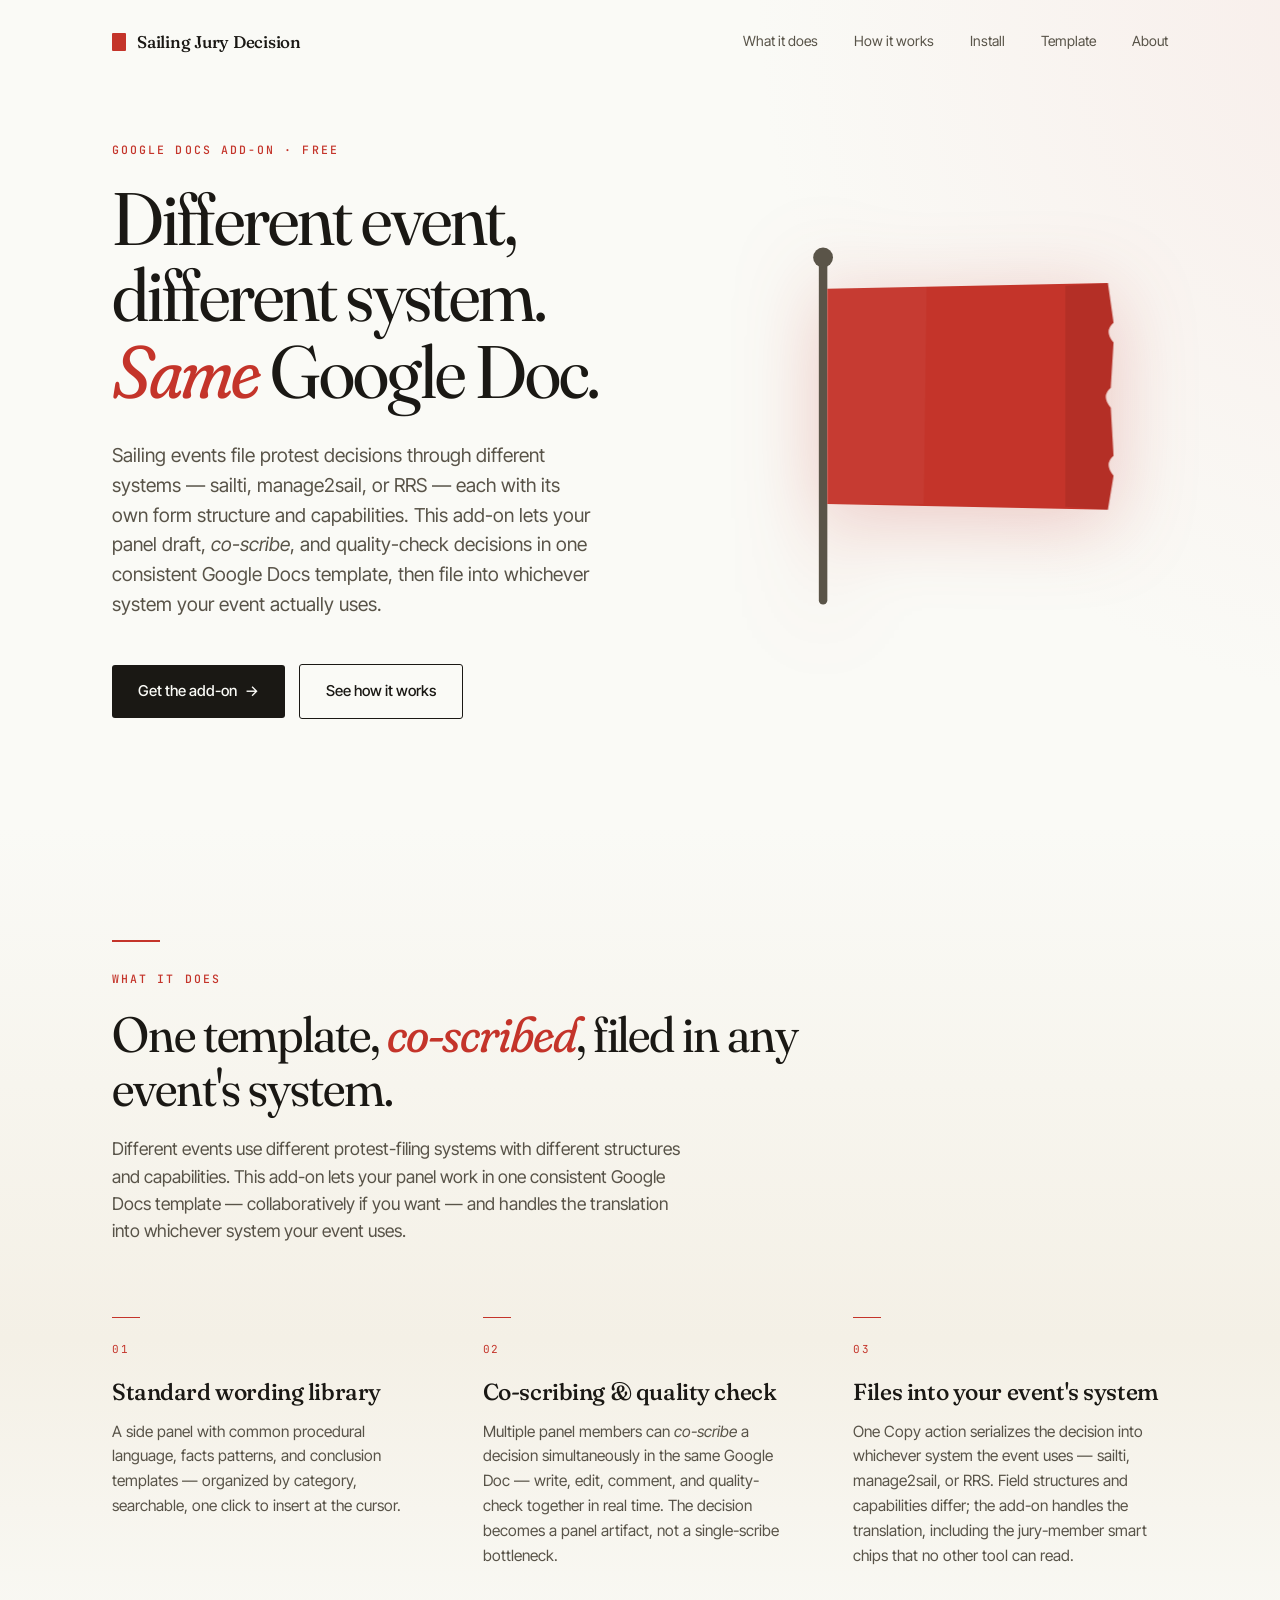
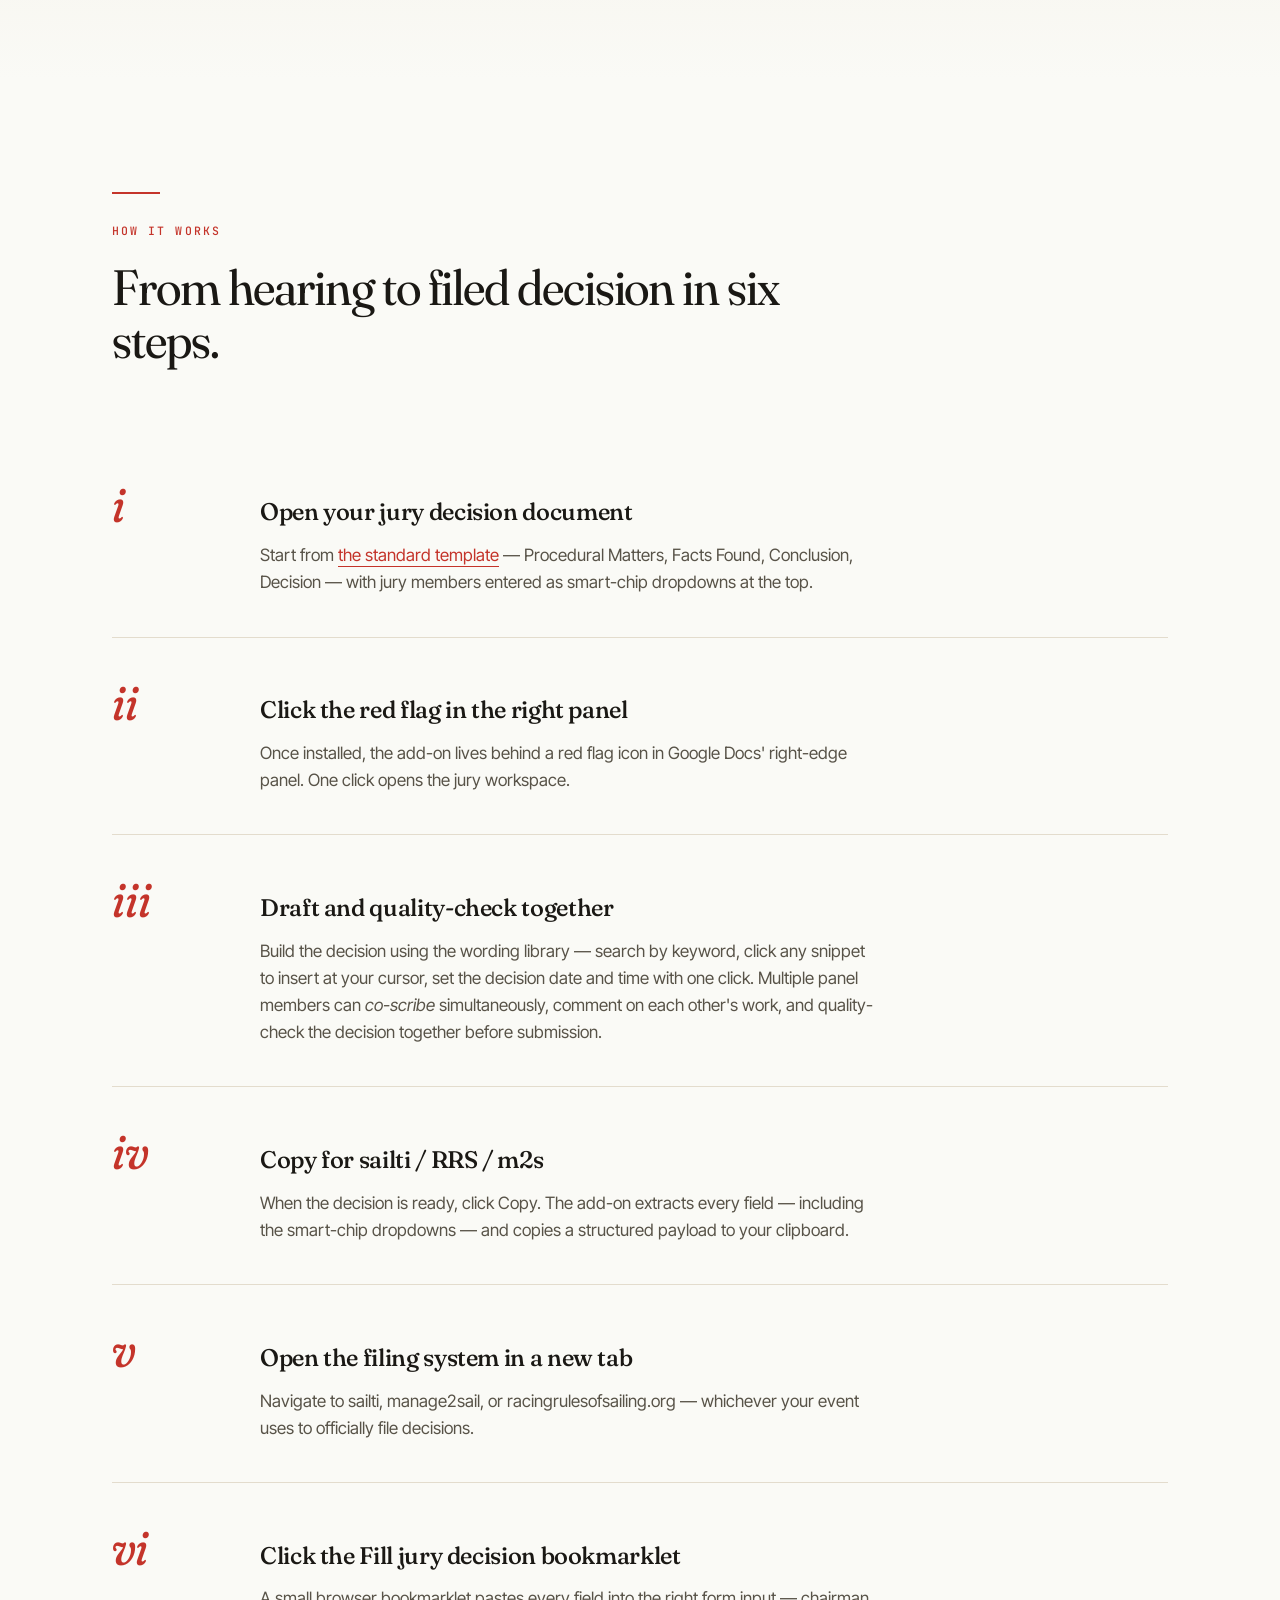
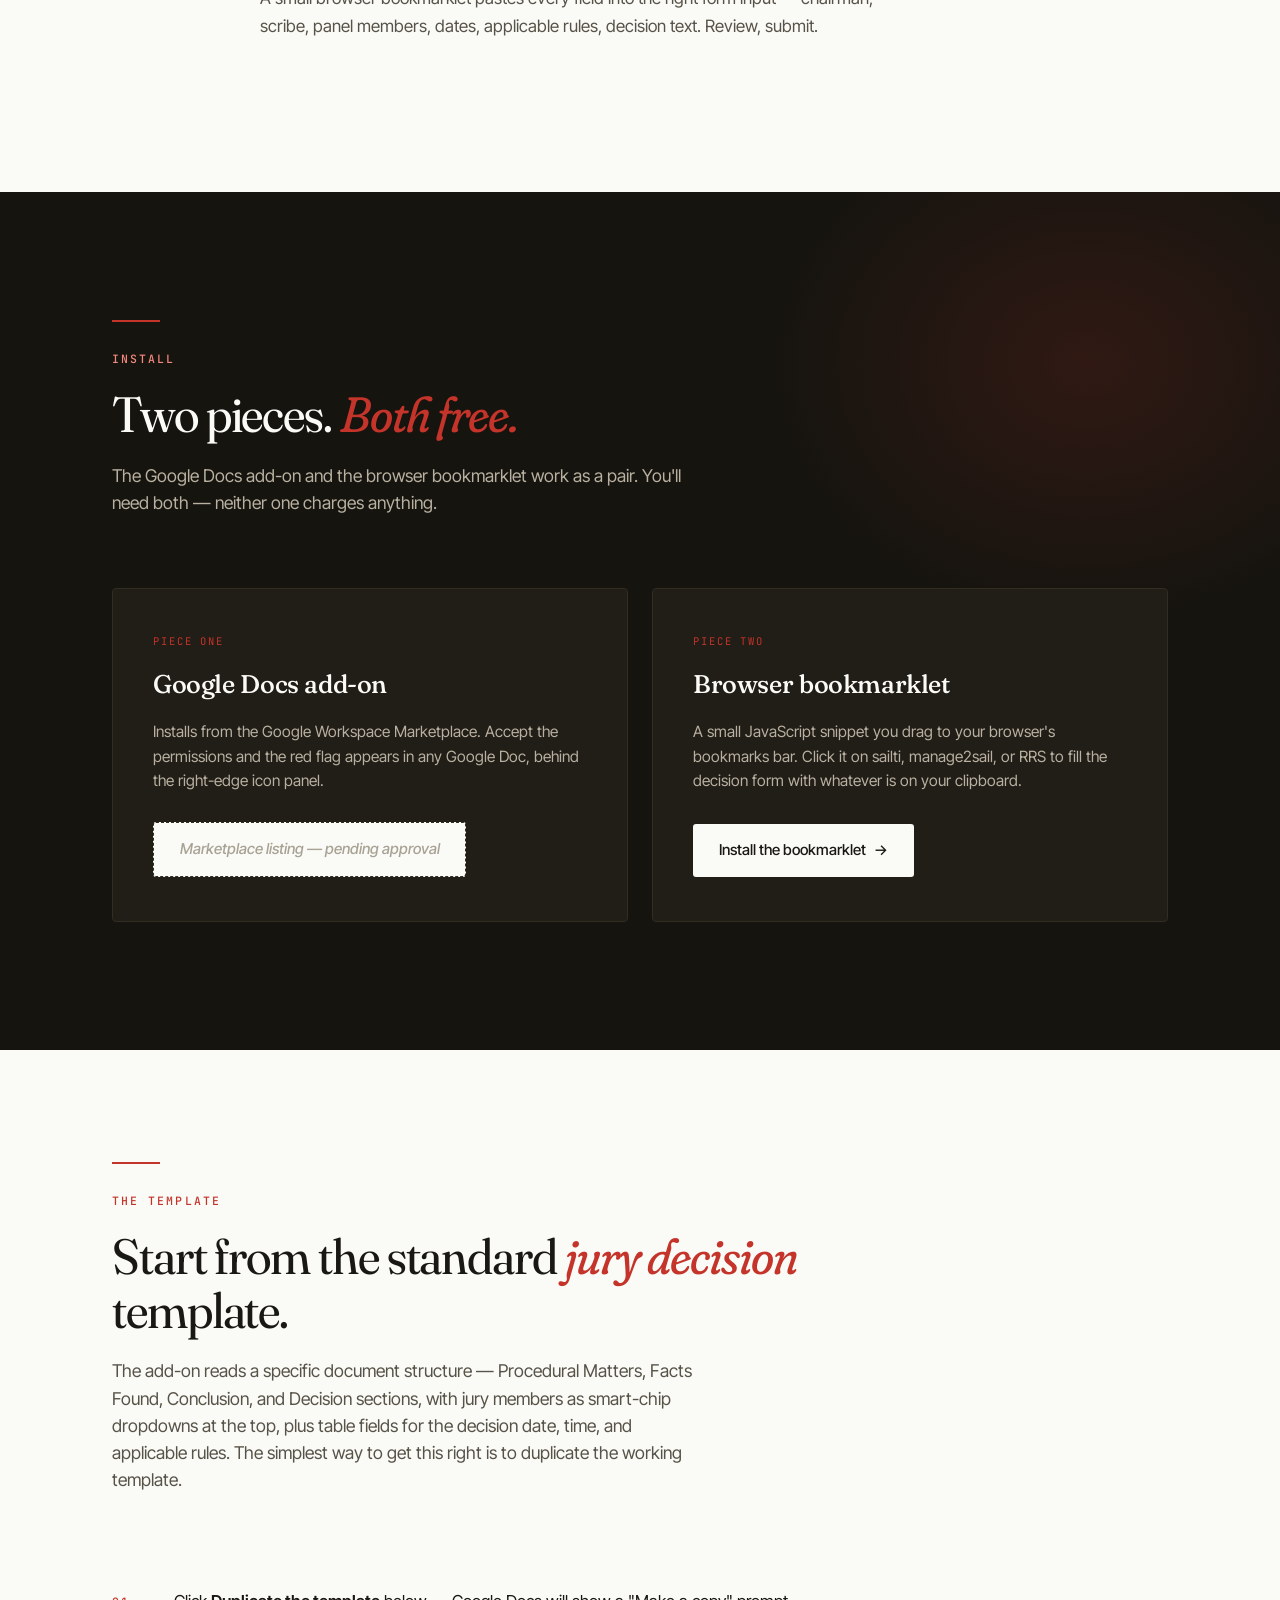
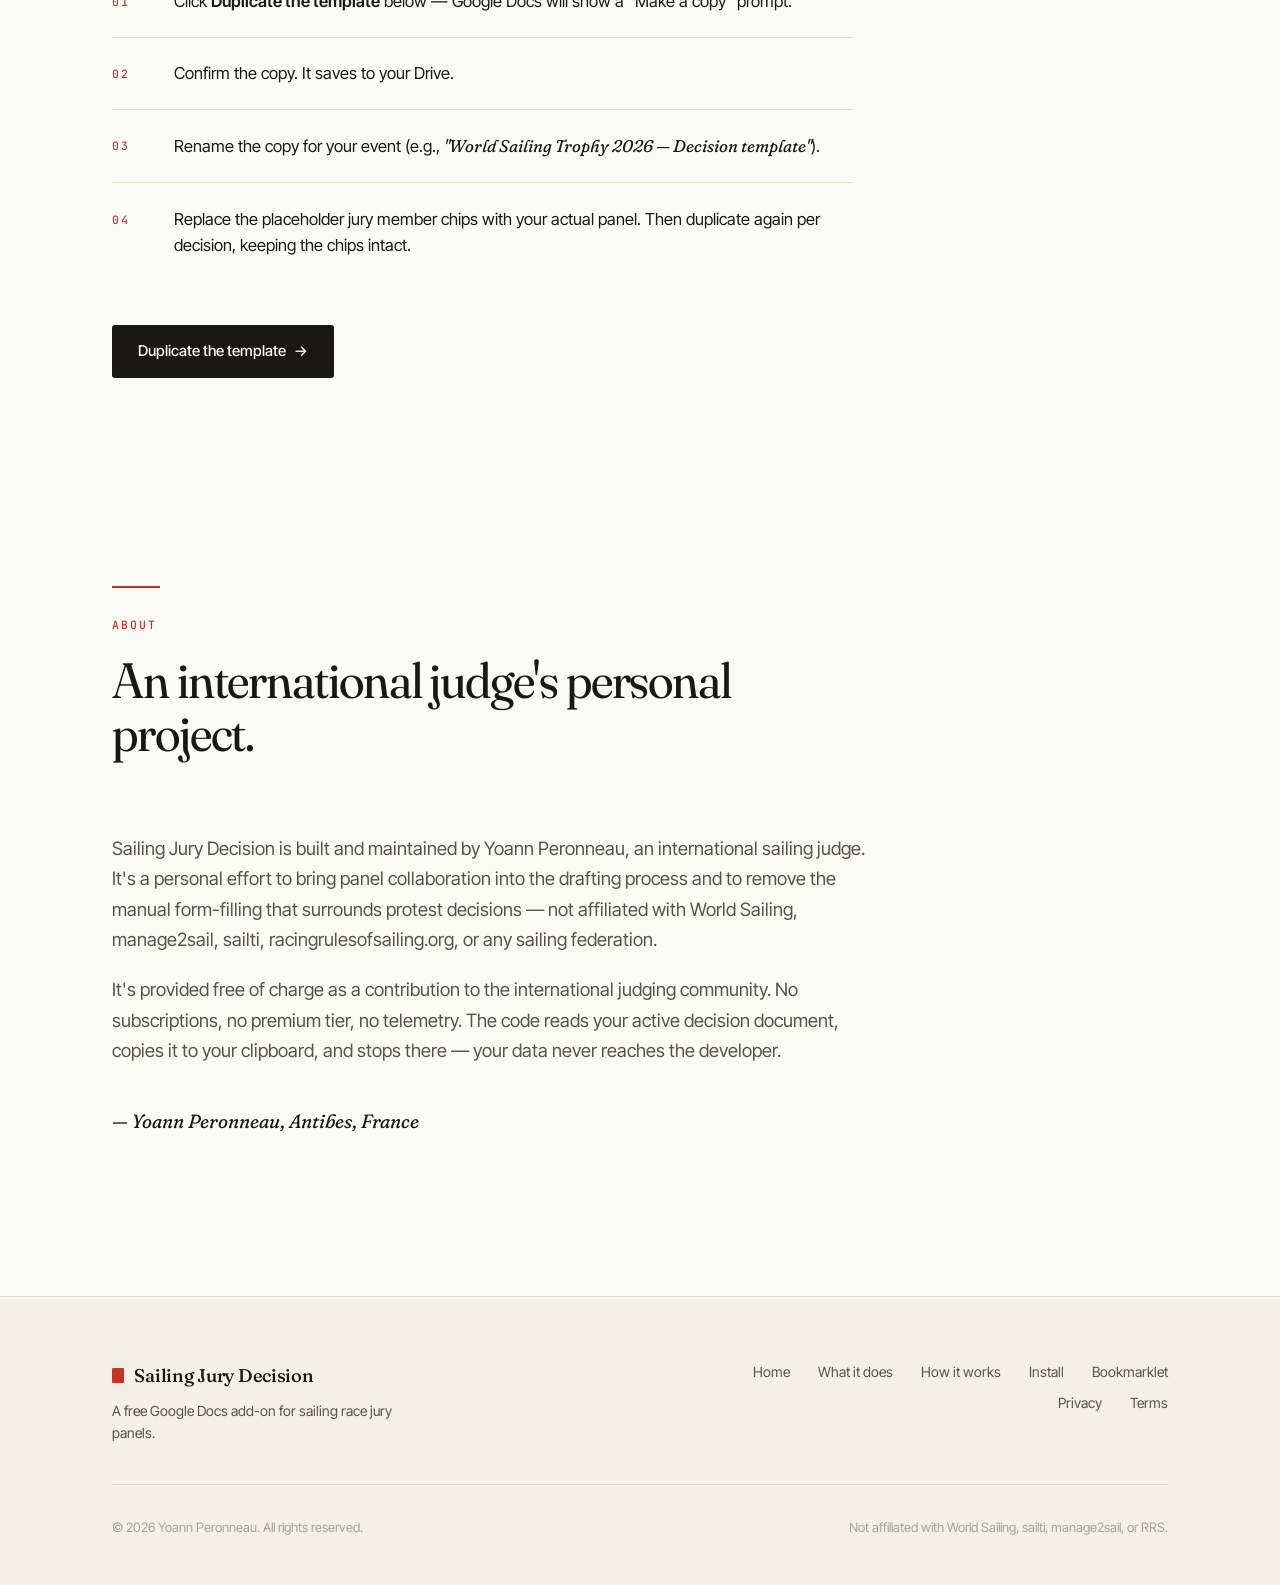
==== commit def96a4c: "Update index" ====
--- a/index.html
+++ b/index.html
@@ -18,7 +18,7 @@
 <meta charset="UTF-8">
 <meta name="viewport" content="width=device-width, initial-scale=1.0">
 <title>Sailing Jury Decision — A Google Docs add-on for sailing race juries</title>
-<meta name="description" content="A Google Docs add-on that helps sailing race jury panels draft and file decisions across sailti, manage2sail, and racingrulesofsailing.org without retyping.">
+<meta name="description" content="A Google Docs add-on that lets sailing race jury panels draft and co-scribe protest decisions in one consistent template, then file them into whichever system the event uses — sailti, manage2sail, or racingrulesofsailing.org.">
 <meta name="author" content="Yoann Peronneau">
 
 <link rel="icon" type="image/svg+xml" href="protest-flag.svg">
@@ -414,10 +414,10 @@
       <div>
         <div class="eyebrow hero-anim hero-anim-1">Google Docs add-on · Free</div>
         <h1 class="hero-title hero-anim hero-anim-2">
-          Draft jury decisions <em>once</em>. File them everywhere.
+          Different event, different system. <em>Same</em> Google Doc.
         </h1>
         <p class="hero-subtitle hero-anim hero-anim-3">
-          A Google Docs add-on for international sailing race juries — write your decision in the standard template, then file into sailti, manage2sail, or racingrulesofsailing.org without retyping anything.
+          Sailing events file protest decisions through different systems — sailti, manage2sail, or RRS — each with its own form structure and capabilities. This add-on lets your panel draft, <em>co-scribe</em>, and quality-check decisions in one consistent Google Docs template, then file into whichever system your event actually uses.
         </p>
         <div class="hero-actions hero-anim hero-anim-4">
           <a href="#install" class="btn btn-primary">
@@ -448,8 +448,8 @@
     <div class="section-header reveal">
       <div class="rule"></div>
       <div class="eyebrow">What it does</div>
-      <h2 class="section-title">The work behind a jury decision, <em>minus</em> the busywork.</h2>
-      <p class="section-intro">A protest decision involves the same content typed into three different systems. This add-on writes it once and copies it everywhere — including the dropdown chips for jury members that nothing else can read.</p>
+      <h2 class="section-title">One template, <em>co-scribed</em>, filed in any event's system.</h2>
+      <p class="section-intro">Different events use different protest-filing systems with different structures and capabilities. This add-on lets your panel work in one consistent Google Docs template — collaboratively if you want — and handles the translation into whichever system your event uses.</p>
     </div>
 
     <div class="features">
@@ -460,13 +460,13 @@
       </div>
       <div class="feature reveal">
         <div class="feature-num">02</div>
-        <h3 class="feature-title">Cross-platform filing</h3>
-        <p class="feature-desc">One Copy action serializes chairman, panel members, scribe, facts found, conclusion, and applicable rules for sailti, manage2sail, and RRS in one structured payload.</p>
+        <h3 class="feature-title">Co-scribing &amp; quality check</h3>
+        <p class="feature-desc">Multiple panel members can <em>co-scribe</em> a decision simultaneously in the same Google Doc — write, edit, comment, and quality-check together in real time. The decision becomes a panel artifact, not a single-scribe bottleneck.</p>
       </div>
       <div class="feature reveal">
         <div class="feature-num">03</div>
-        <h3 class="feature-title">Smart-chip awareness</h3>
-        <p class="feature-desc">Reads jury member dropdowns that the standard Apps Script API can't see, by exporting the document to DOCX and parsing chip values directly.</p>
+        <h3 class="feature-title">Files into your event's system</h3>
+        <p class="feature-desc">One Copy action serializes the decision into whichever system the event uses — sailti, manage2sail, or RRS. Field structures and capabilities differ; the add-on handles the translation, including the jury-member smart chips that no other tool can read.</p>
       </div>
     </div>
   </div>
@@ -500,8 +500,8 @@
       <div class="step reveal">
         <div class="step-num">iii</div>
         <div class="step-content">
-          <h3 class="step-title">Draft with the wording library</h3>
-          <p class="step-desc">Browse standard procedural language by category, search by keyword, click any snippet to insert at your cursor. Set the decision date and time with one click.</p>
+          <h3 class="step-title">Draft and quality-check together</h3>
+          <p class="step-desc">Build the decision using the wording library — search by keyword, click any snippet to insert at your cursor, set the decision date and time with one click. Multiple panel members can <em>co-scribe</em> simultaneously, comment on each other's work, and quality-check the decision together before submission.</p>
         </div>
       </div>
 
@@ -602,7 +602,7 @@
     </div>
     <div class="about-content reveal">
       <p>
-        Sailing Jury Decision is built and maintained by Yoann Peronneau, an international sailing judge. It's a personal effort to reduce the repetitive paperwork that surrounds protest decisions — not affiliated with World Sailing, manage2sail, sailti, racingrulesofsailing.org, or any sailing federation.
+        Sailing Jury Decision is built and maintained by Yoann Peronneau, an international sailing judge. It's a personal effort to bring panel collaboration into the drafting process and to remove the manual form-filling that surrounds protest decisions — not affiliated with World Sailing, manage2sail, sailti, racingrulesofsailing.org, or any sailing federation.
       </p>
       <p>
         It's provided free of charge as a contribution to the international judging community. No subscriptions, no premium tier, no telemetry. The code reads your active decision document, copies it to your clipboard, and stops there — your data never reaches the developer.
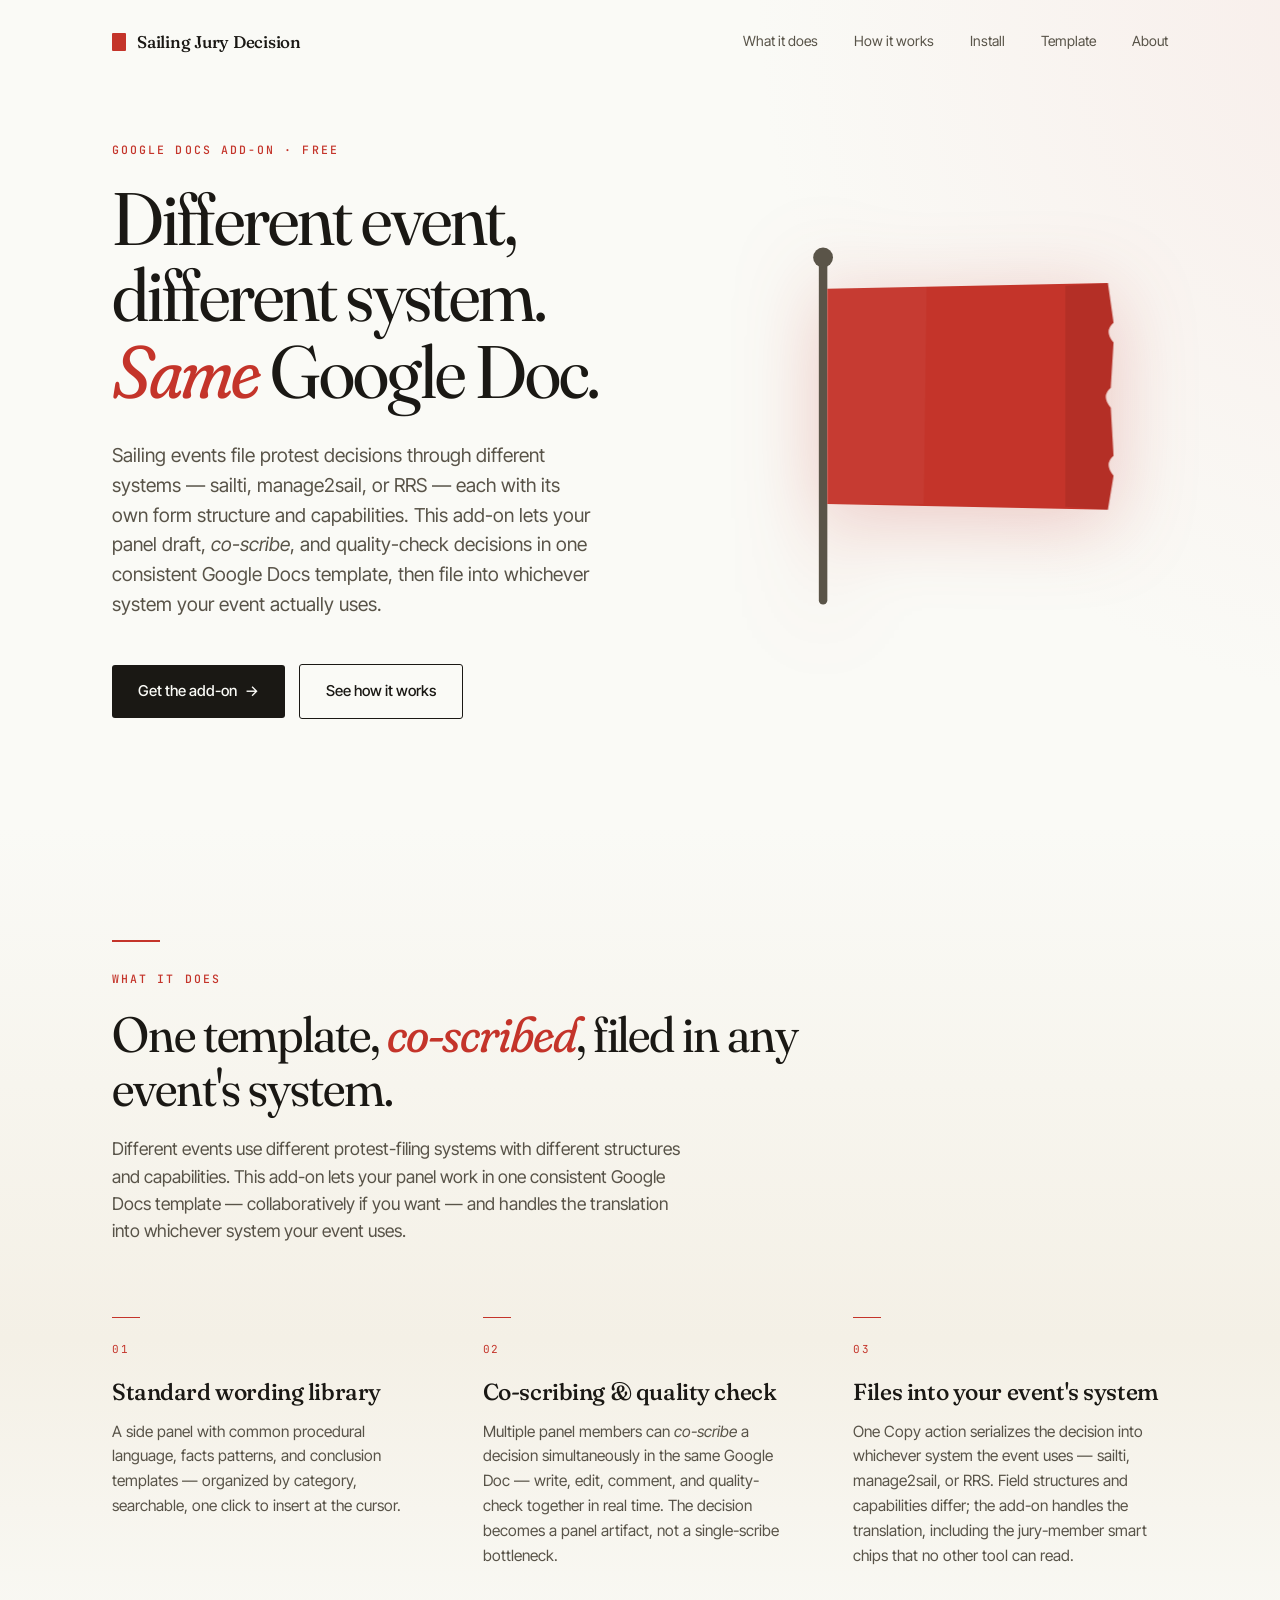
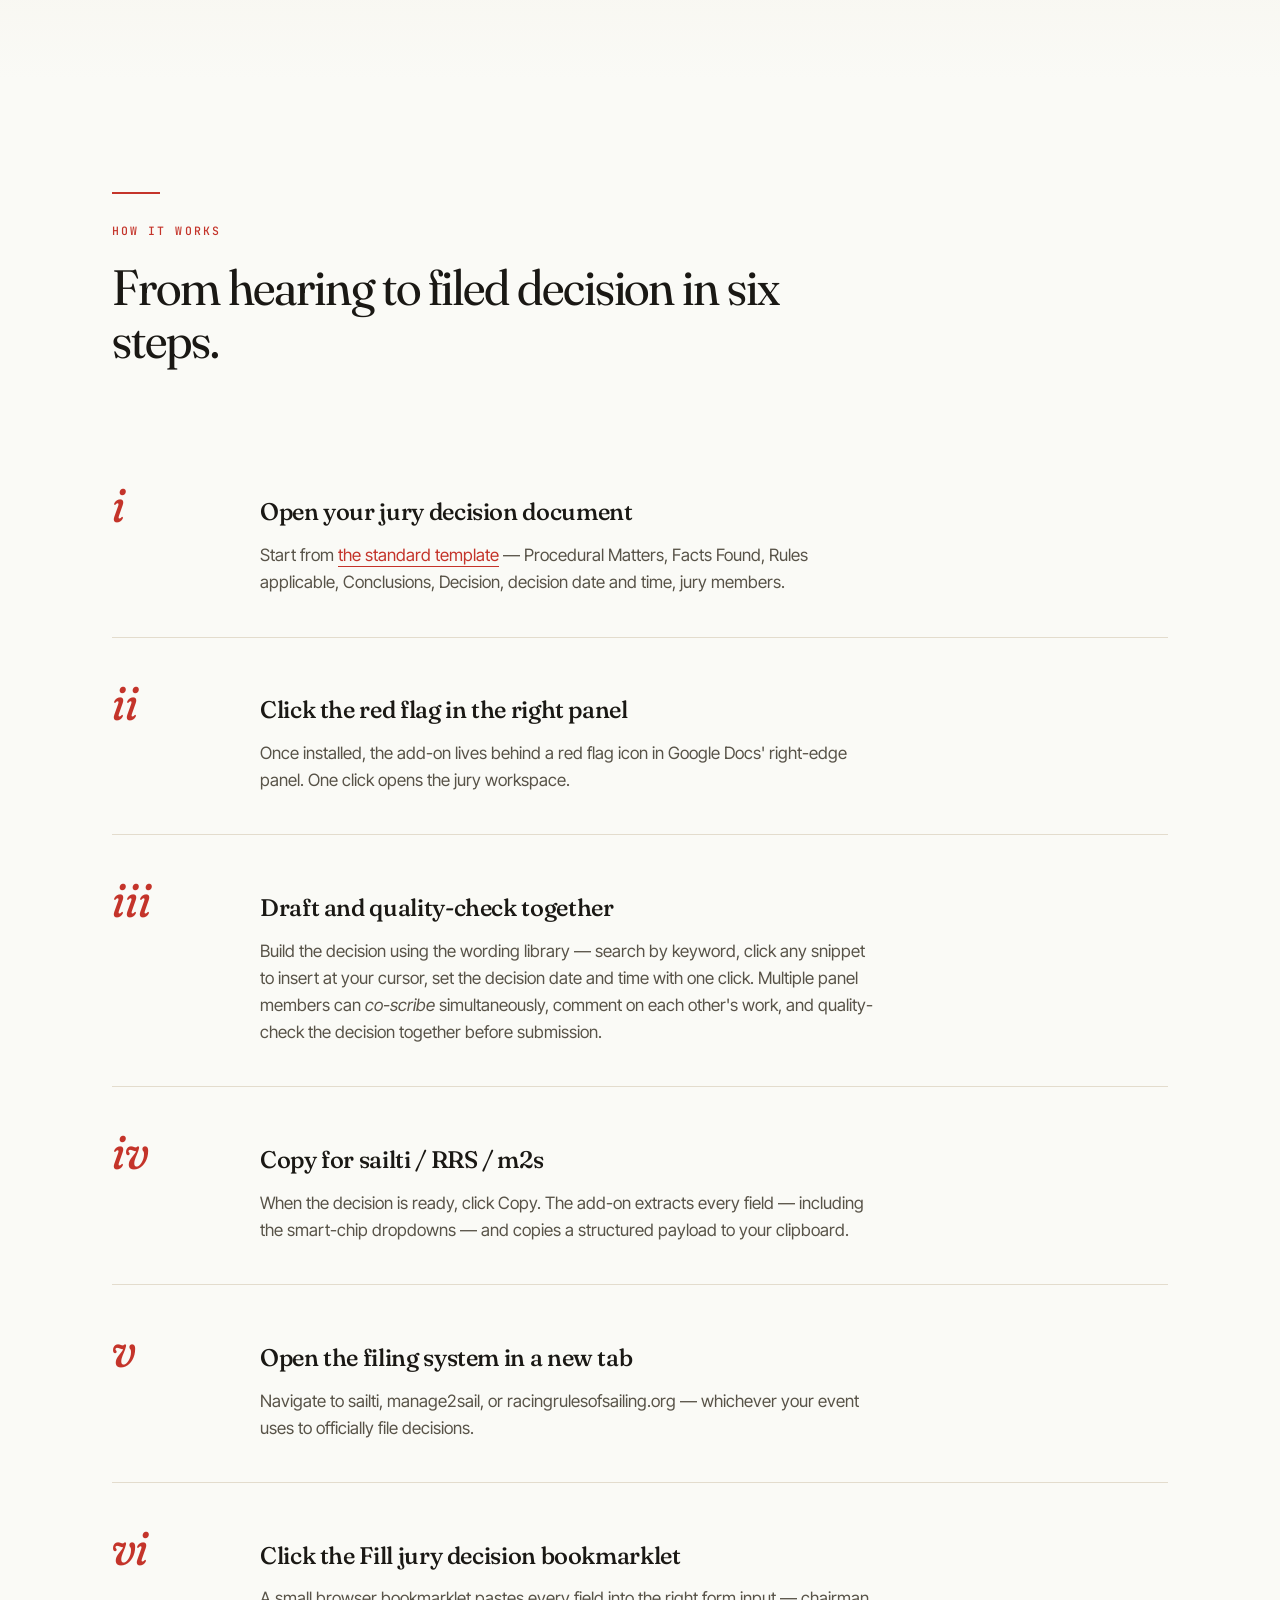
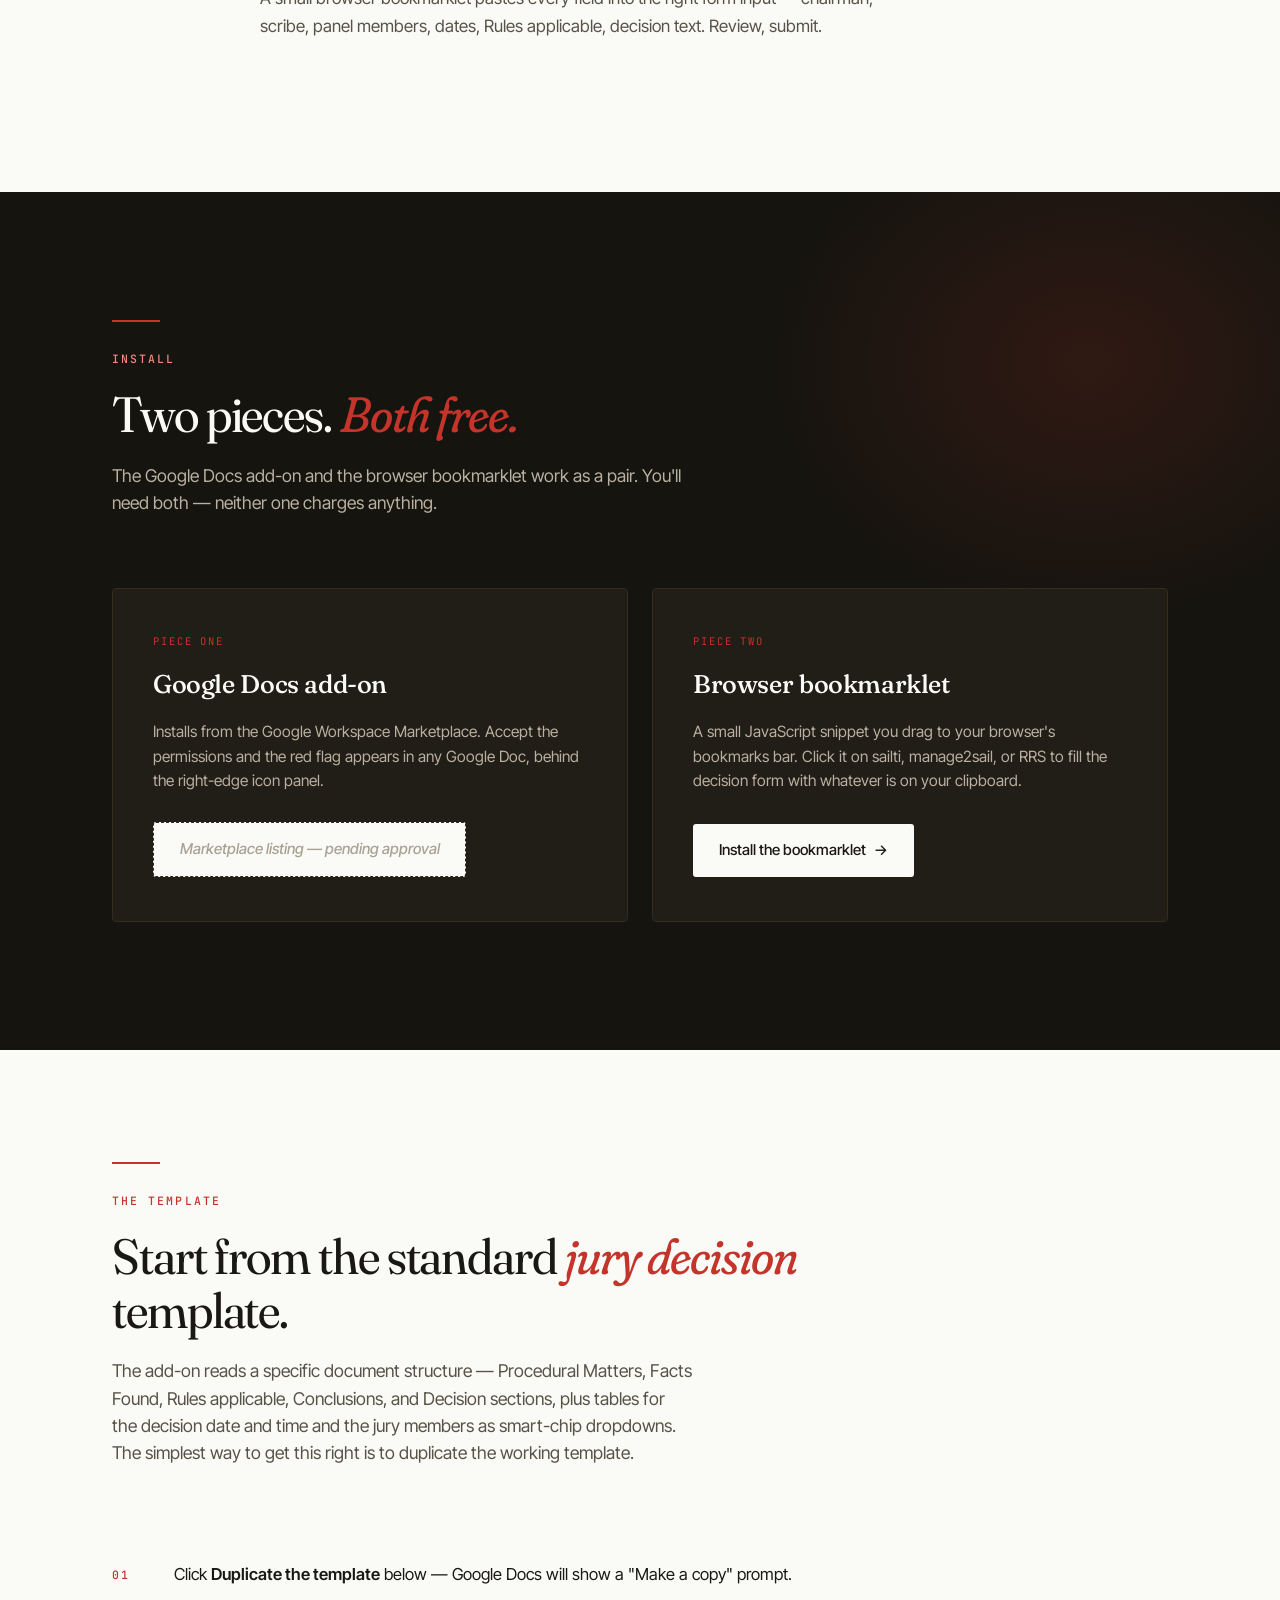
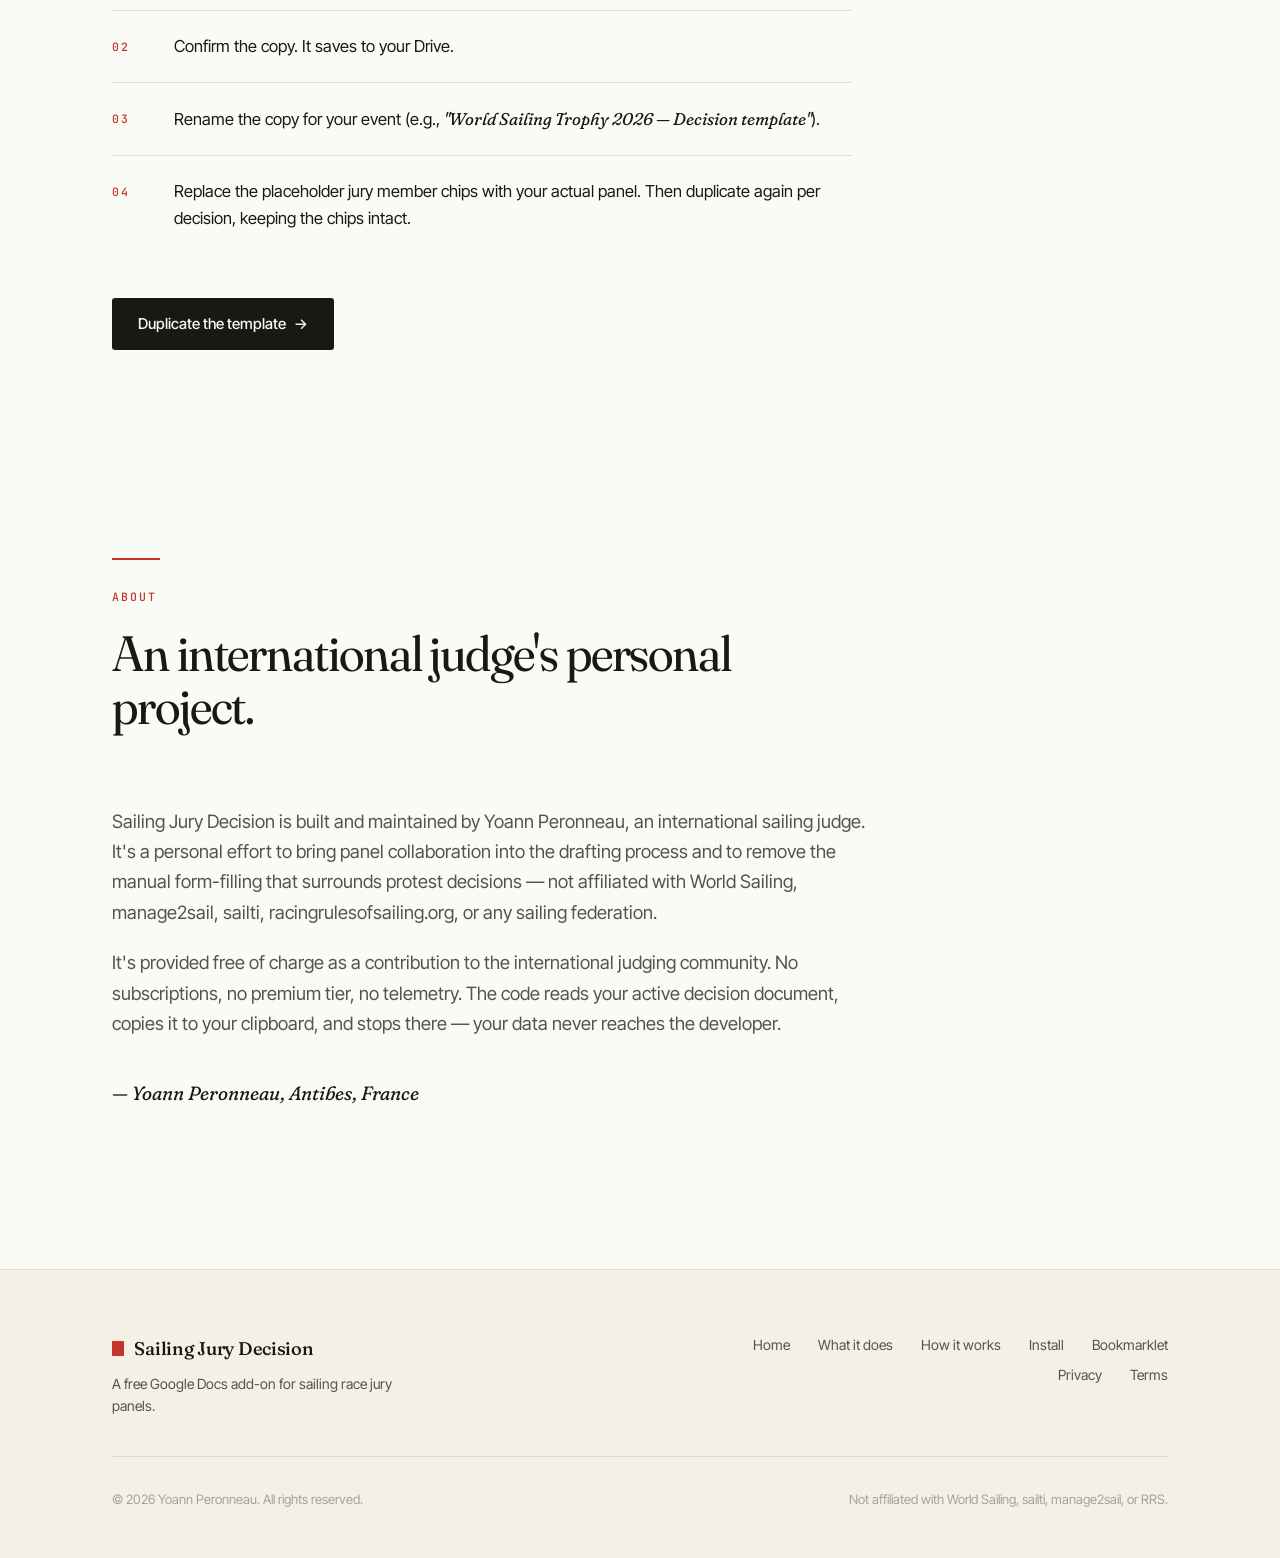
==== commit 4eb1fb9b: "Small fixes" ====
--- a/index.html
+++ b/index.html
@@ -485,7 +485,7 @@
         <div class="step-num">i</div>
         <div class="step-content">
           <h3 class="step-title">Open your jury decision document</h3>
-          <p class="step-desc">Start from <a href="#template" class="inline-link">the standard template</a> — Procedural Matters, Facts Found, Conclusion, Decision — with jury members entered as smart-chip dropdowns at the top.</p>
+          <p class="step-desc">Start from <a href="#template" class="inline-link">the standard template</a> — Procedural Matters, Facts Found, Rules applicable, Conclusions, Decision, decision date and time, jury members.</p>
         </div>
       </div>
 
@@ -525,7 +525,7 @@
         <div class="step-num">vi</div>
         <div class="step-content">
           <h3 class="step-title">Click the Fill jury decision bookmarklet</h3>
-          <p class="step-desc">A small browser bookmarklet pastes every field into the right form input — chairman, scribe, panel members, dates, applicable rules, decision text. Review, submit.</p>
+          <p class="step-desc">A small browser bookmarklet pastes every field into the right form input — chairman, scribe, panel members, dates, Rules applicable, decision text. Review, submit.</p>
         </div>
       </div>
     </div>
@@ -571,7 +571,7 @@
       <div class="eyebrow">The template</div>
       <h2 class="section-title">Start from the standard <em>jury decision</em> template.</h2>
       <p class="section-intro">
-        The add-on reads a specific document structure — Procedural Matters, Facts Found, Conclusion, and Decision sections, with jury members as smart-chip dropdowns at the top, plus table fields for the decision date, time, and applicable rules. The simplest way to get this right is to duplicate the working template.
+        The add-on reads a specific document structure — Procedural Matters, Facts Found, Rules applicable, Conclusions, and Decision sections, plus tables for the decision date and time and the jury members as smart-chip dropdowns. The simplest way to get this right is to duplicate the working template.
       </p>
     </div>
 
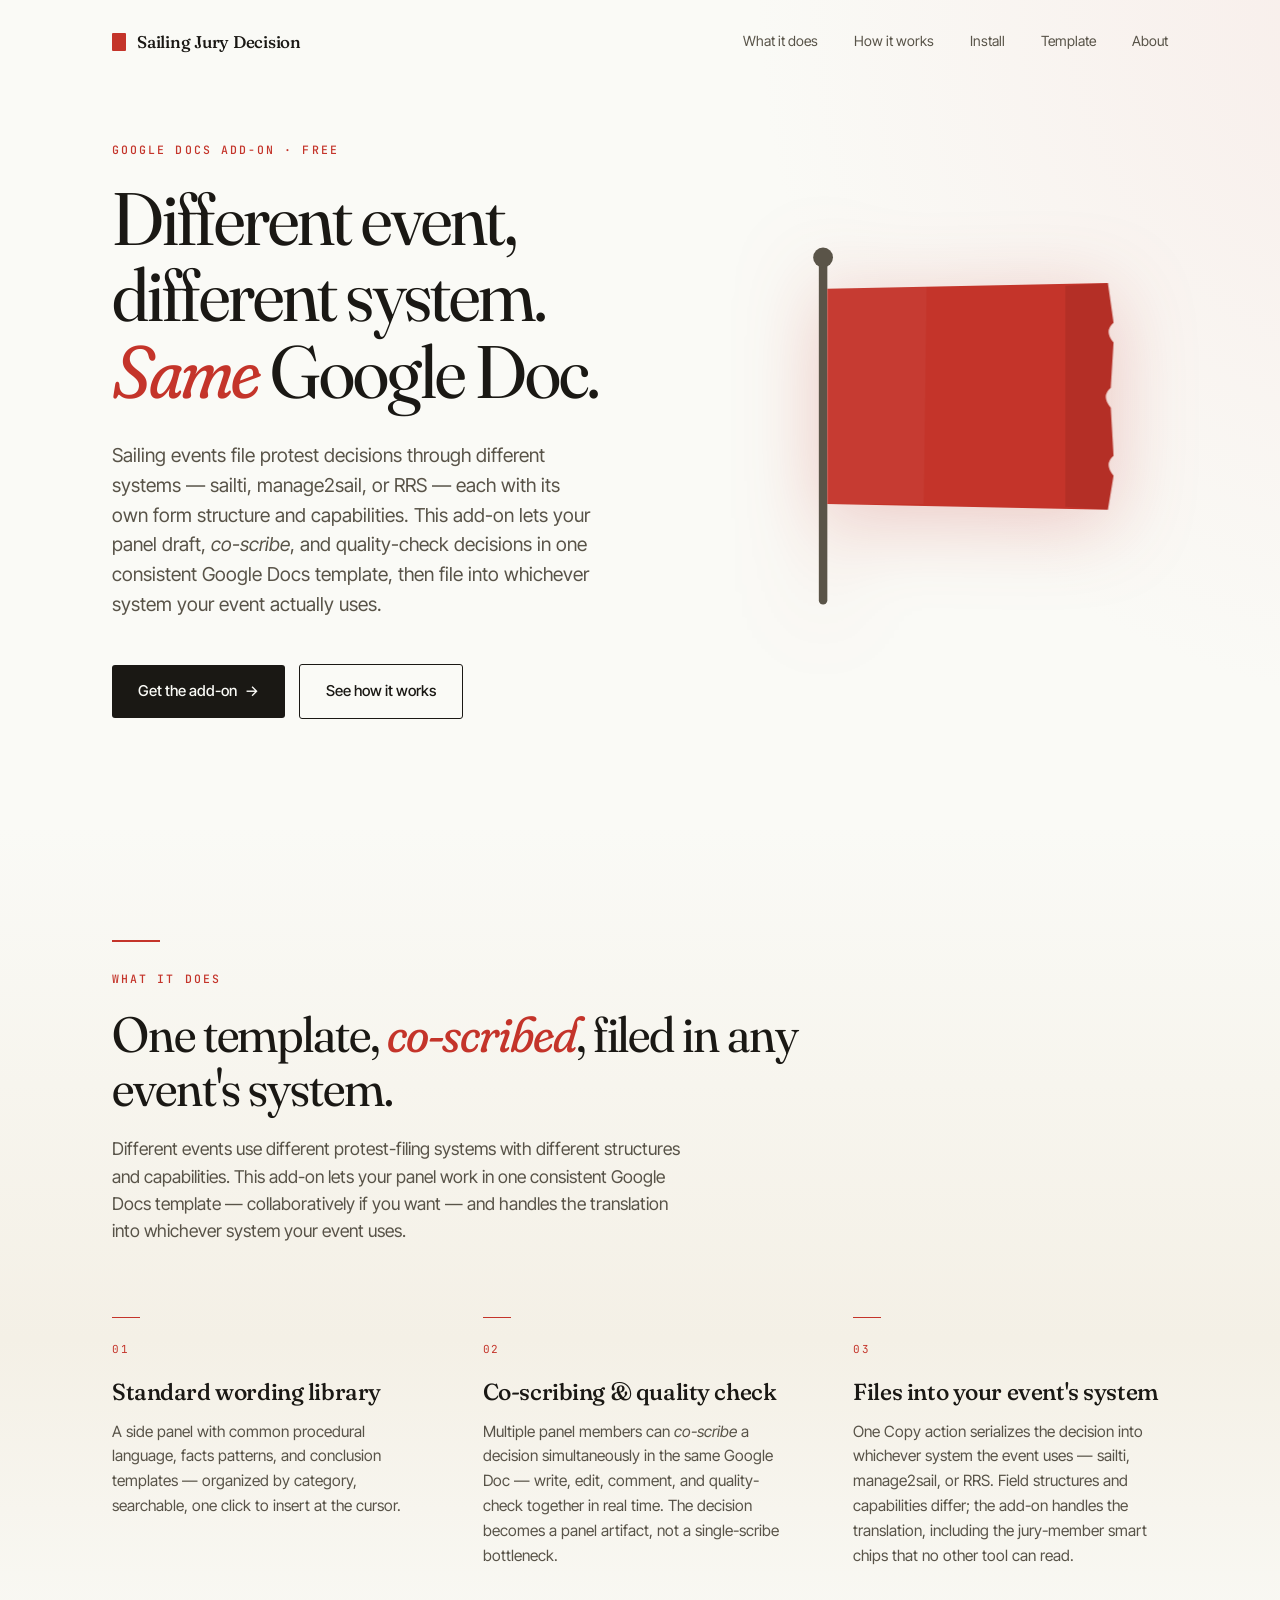
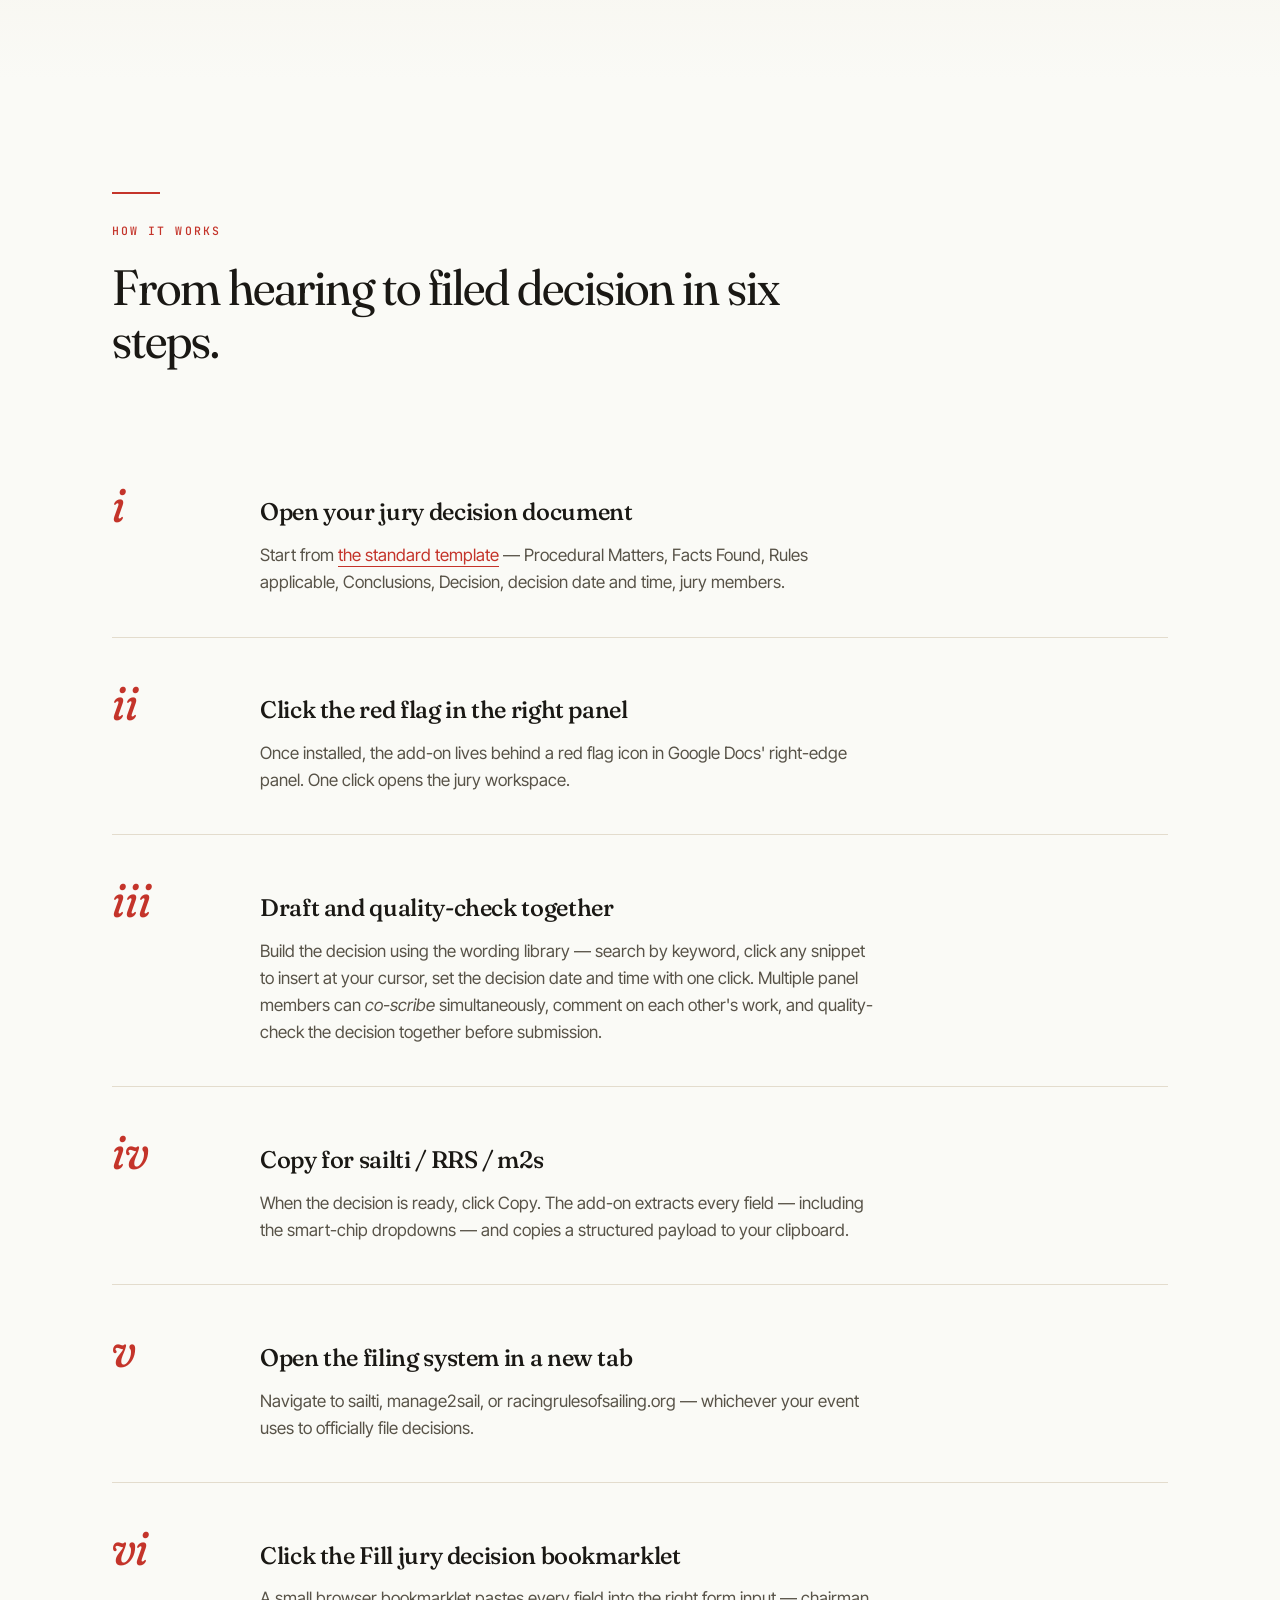
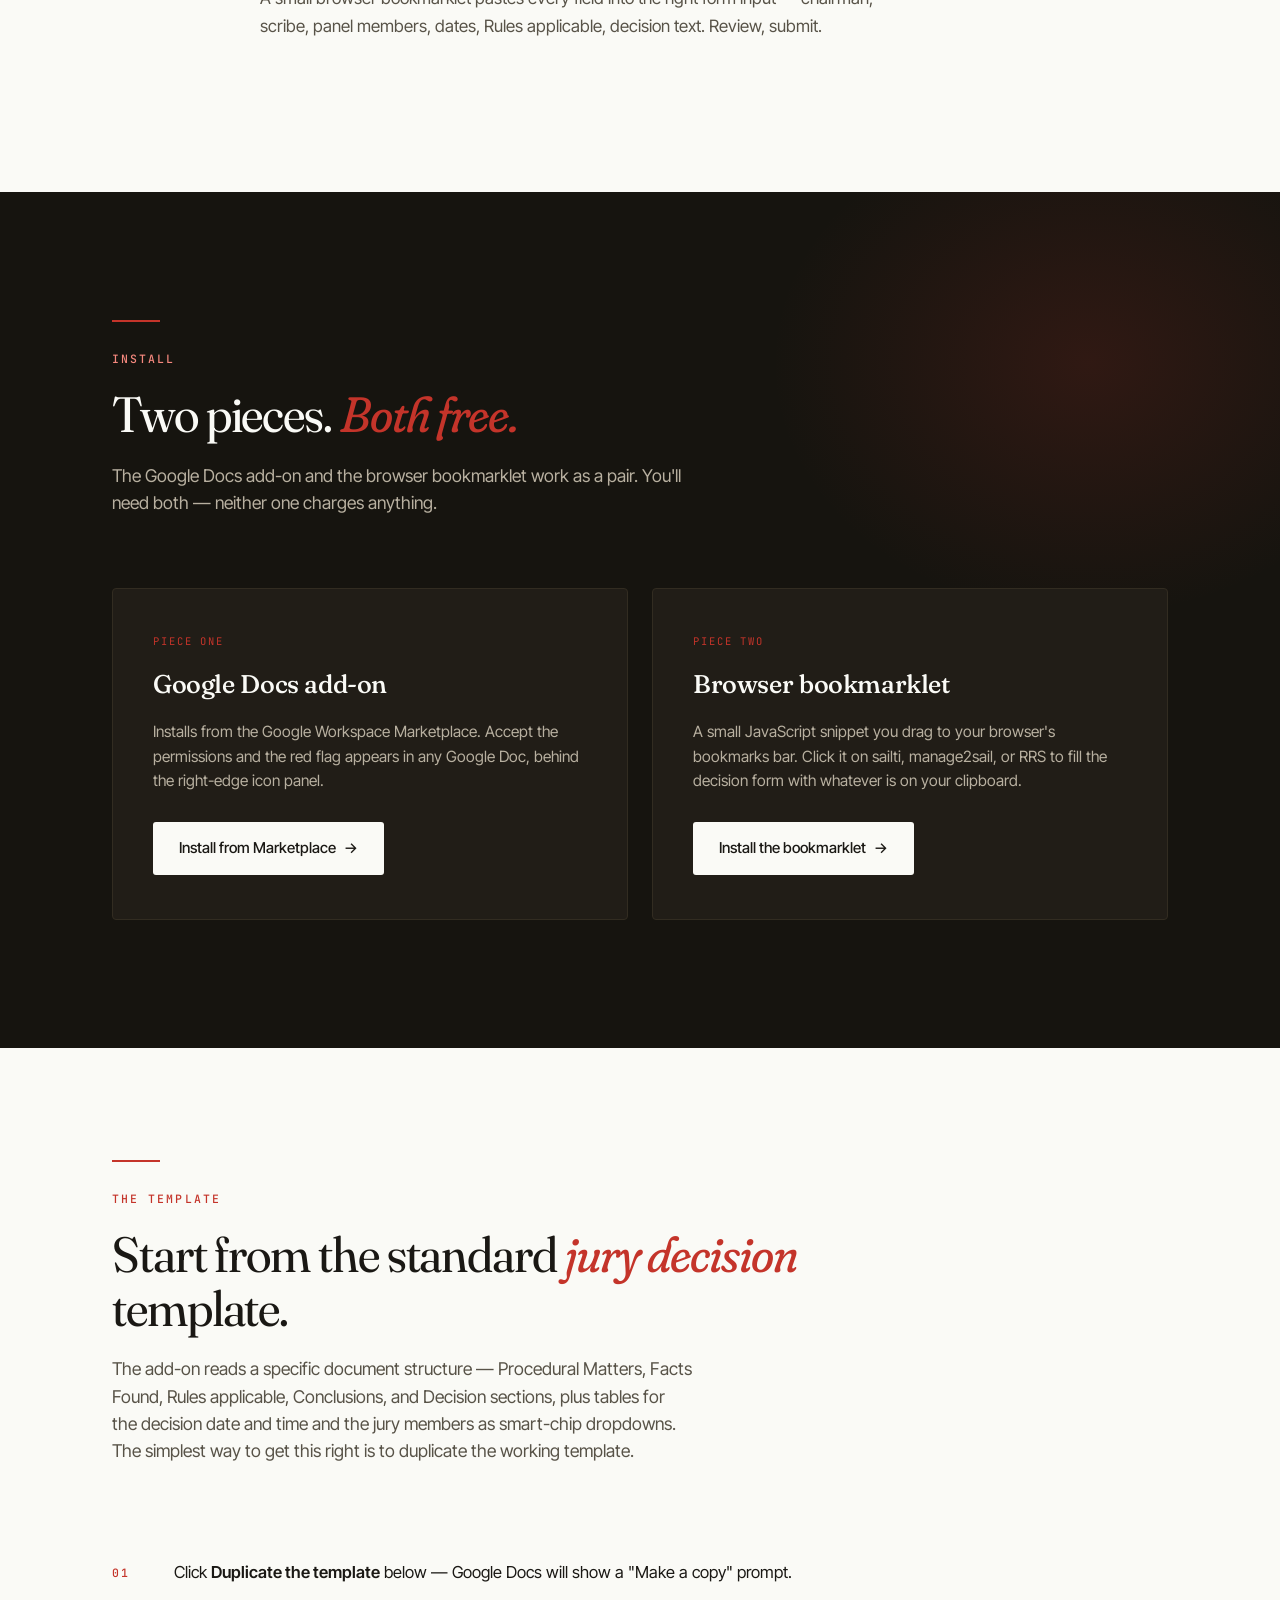
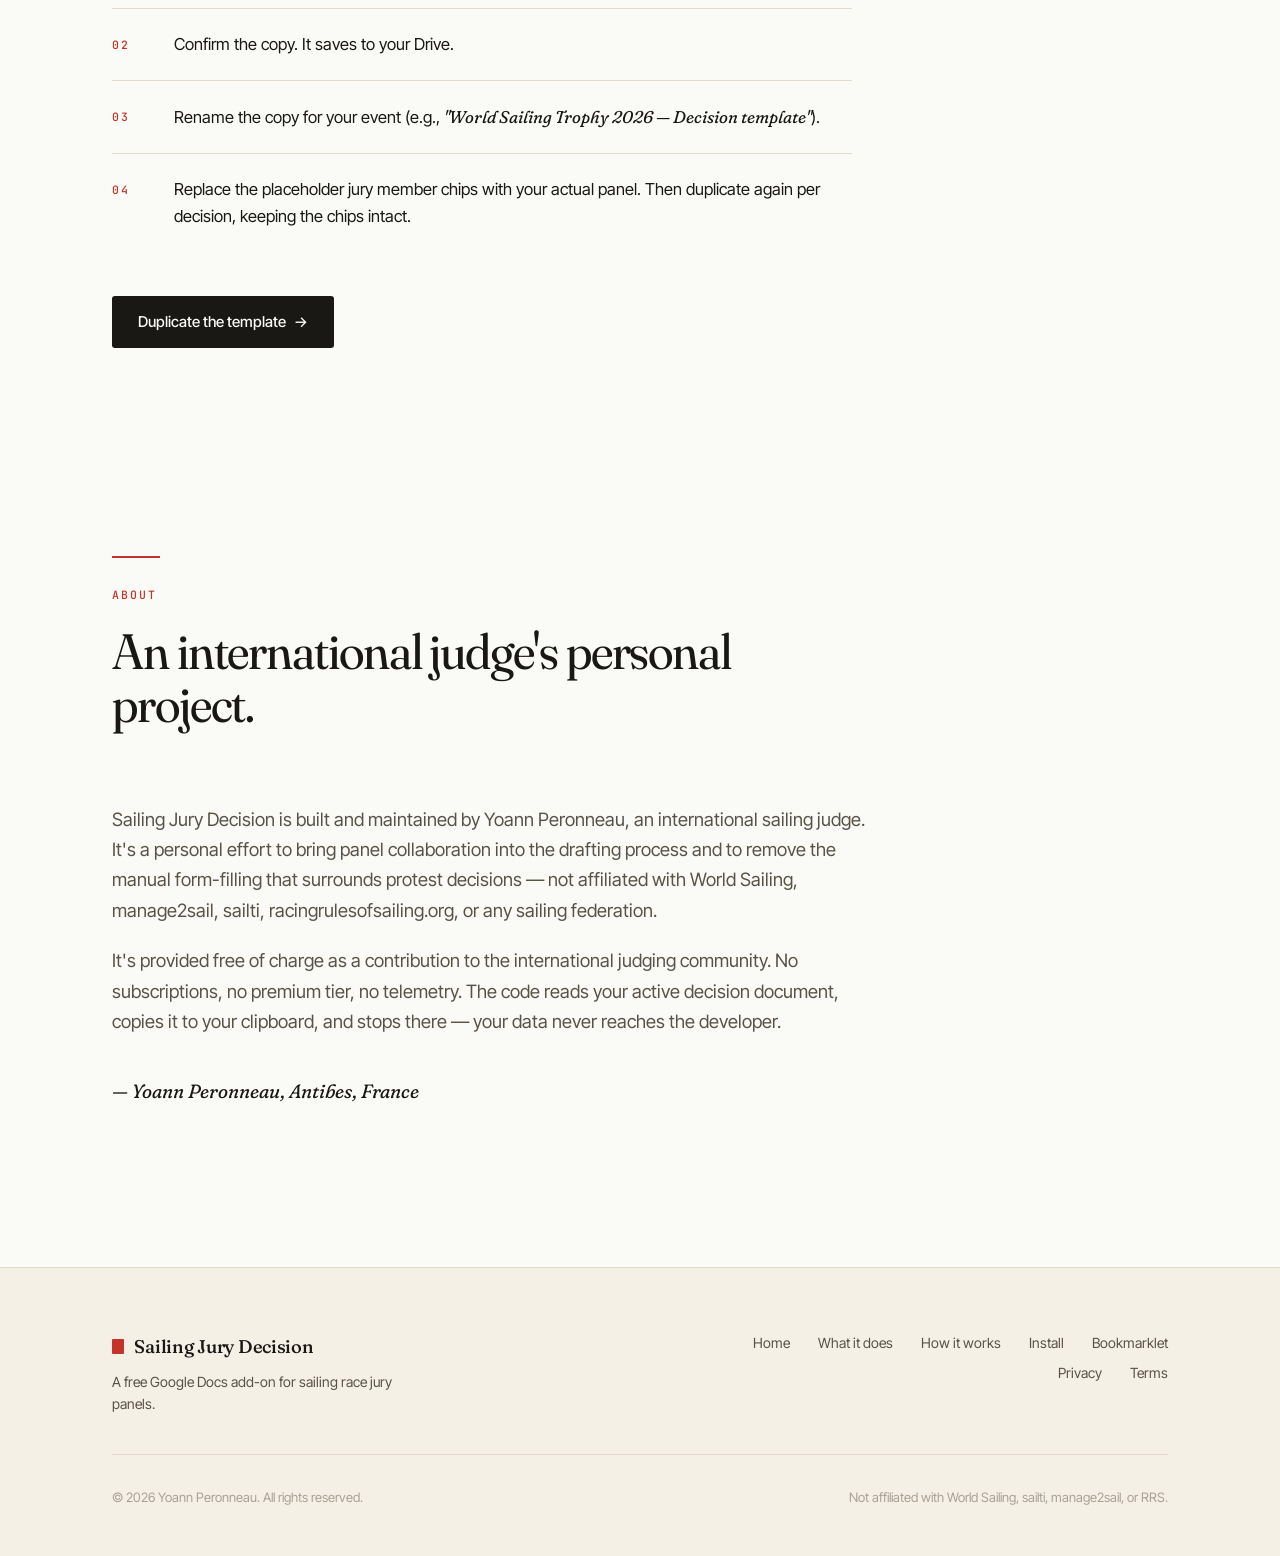
==== commit 0e311c1c: "Add link to marketplace" ====
--- a/index.html
+++ b/index.html
@@ -7,10 +7,6 @@
   Shared design system is in styles.css. Only page-specific layout
   (hero, flag illustration, features grid, steps, install section,
   template section, about, page-load animations) lives in this file.
-
-  When the Marketplace listing is approved, replace the href="#" on the
-  install-card's Marketplace button with the actual install URL and
-  remove the btn-disabled class.
 -->
 <!DOCTYPE html>
 <html lang="en">
@@ -546,8 +542,11 @@
         <div class="install-card-tag">Piece one</div>
         <h3>Google Docs add-on</h3>
         <p>Installs from the Google Workspace Marketplace. Accept the permissions and the red flag appears in any Google Doc, behind the right-edge icon panel.</p>
-        <a href="#" class="btn btn-primary btn-disabled">
-          Marketplace listing — pending approval
+        <a href="https://workspace.google.com/marketplace/app/sailing_jury_decision/510064529294"
+           class="btn btn-primary"
+           target="_blank" rel="noopener">
+          Install from Marketplace
+          <span class="arrow">→</span>
         </a>
       </div>
 
--- a/styles.css
+++ b/styles.css
@@ -281,16 +281,12 @@
   font-variation-settings: 'opsz' 36, 'SOFT' 40;
   letter-spacing: -0.018em;
   line-height: 1.15;
-  margin: 3rem 0 1rem;
-  padding-top: 1.5rem;
-  border-top: 1px solid var(--rule);
+  margin: 2rem 0 1rem;
   color: var(--text);
 }
 
 .prose > h2:first-child {
   margin-top: 0;
-  padding-top: 0;
-  border-top: none;
 }
 
 .prose h3 {
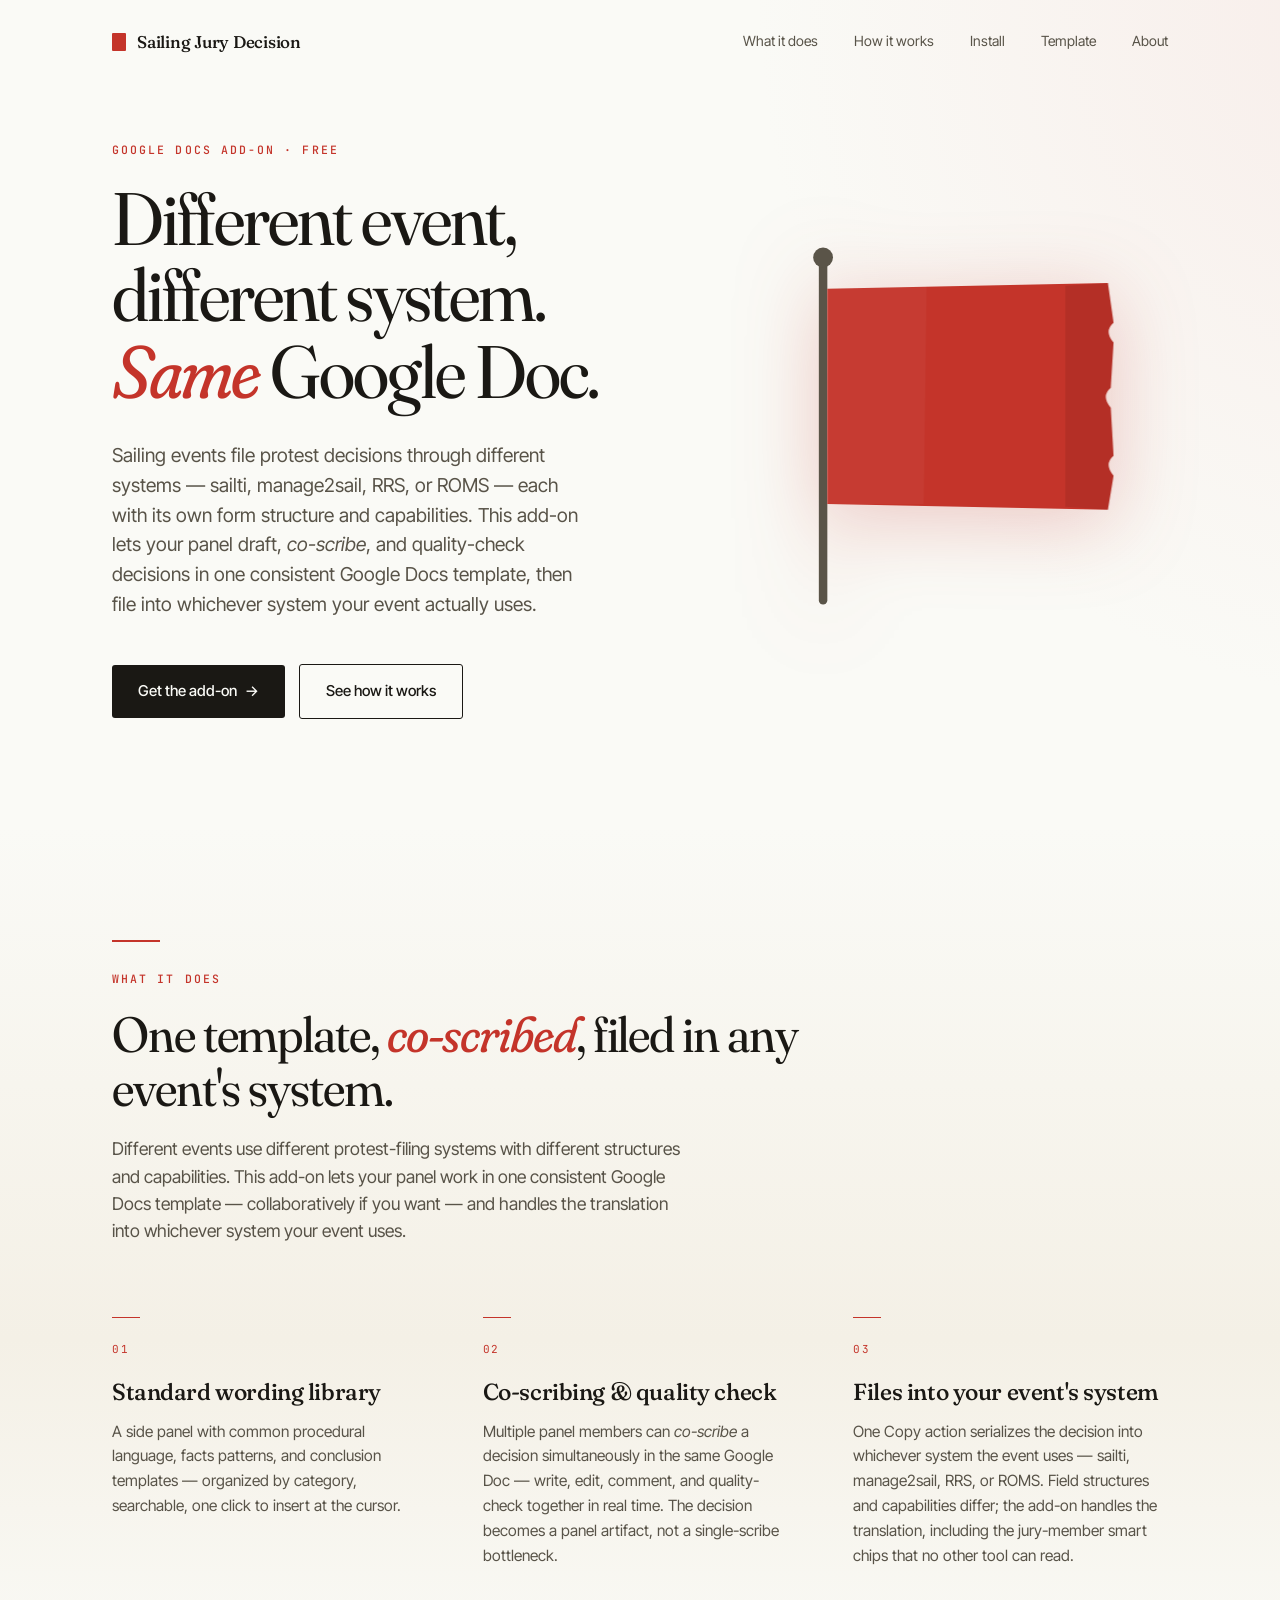
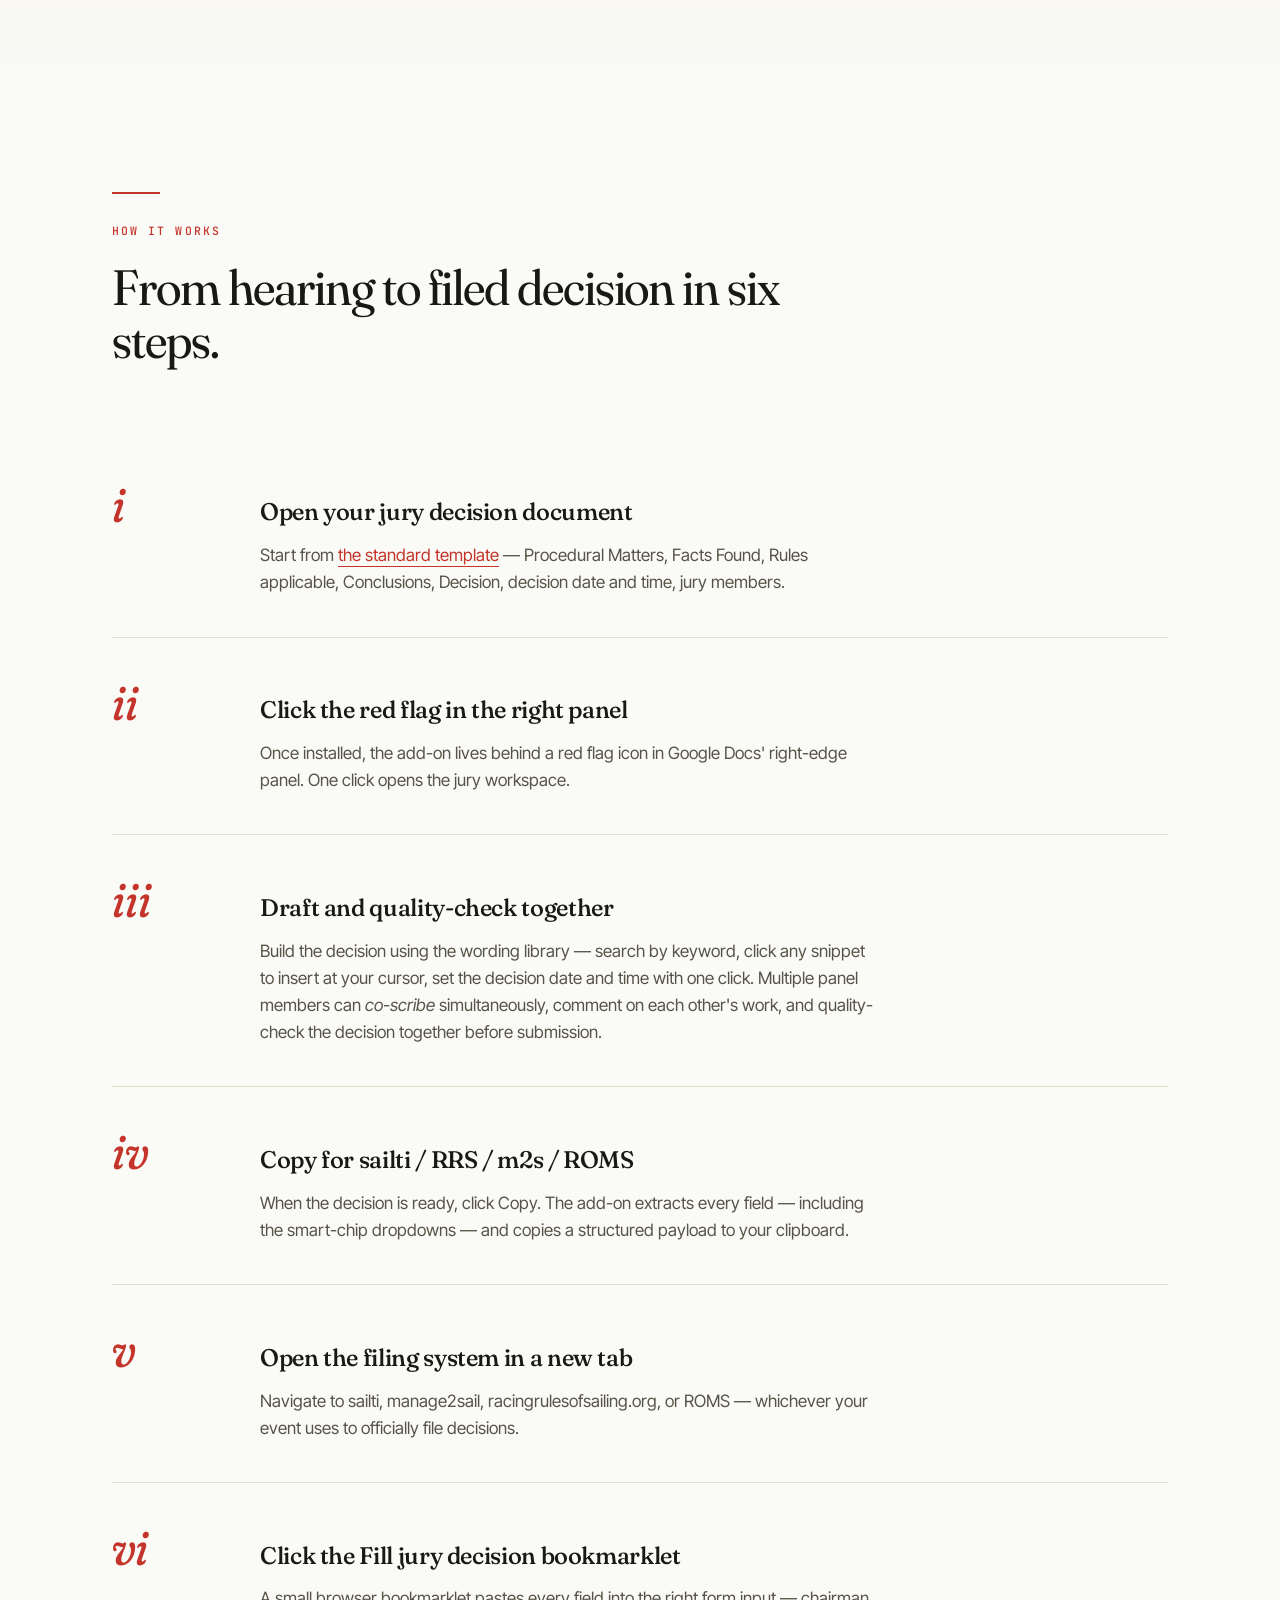
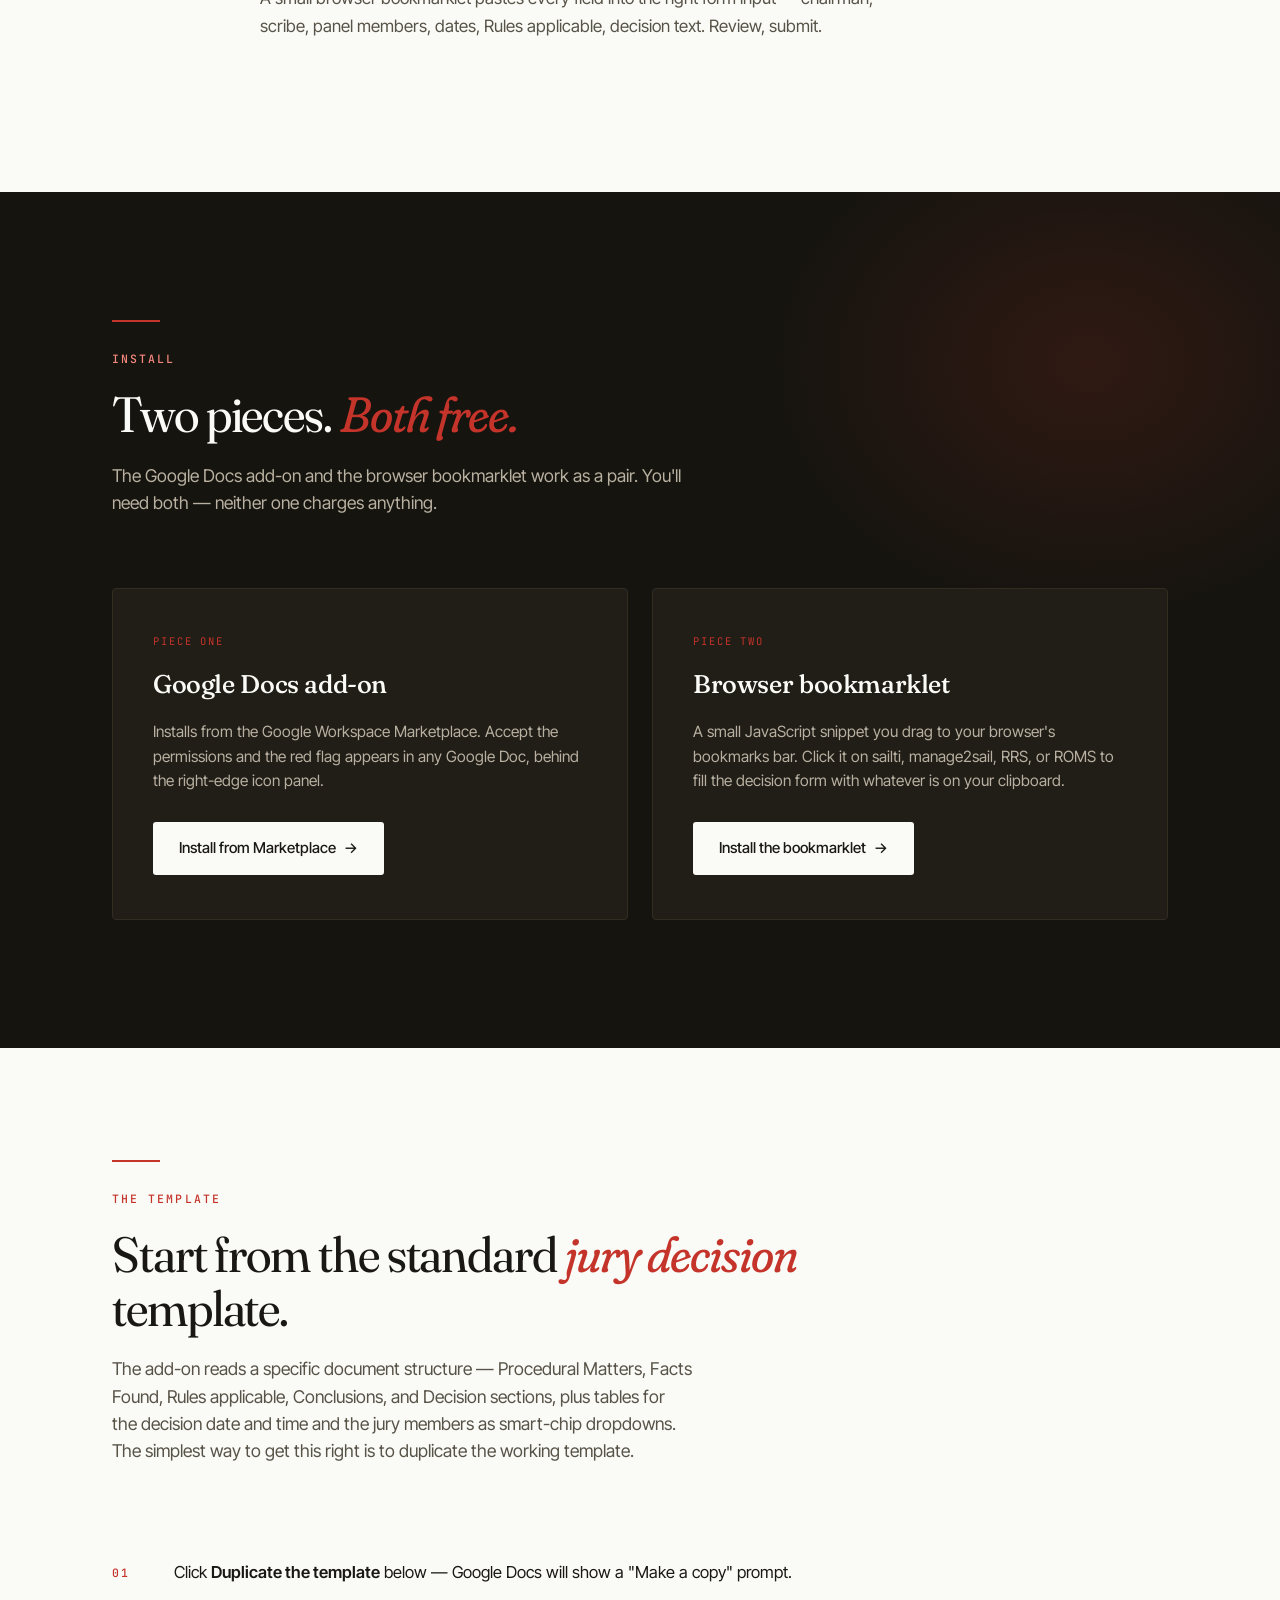
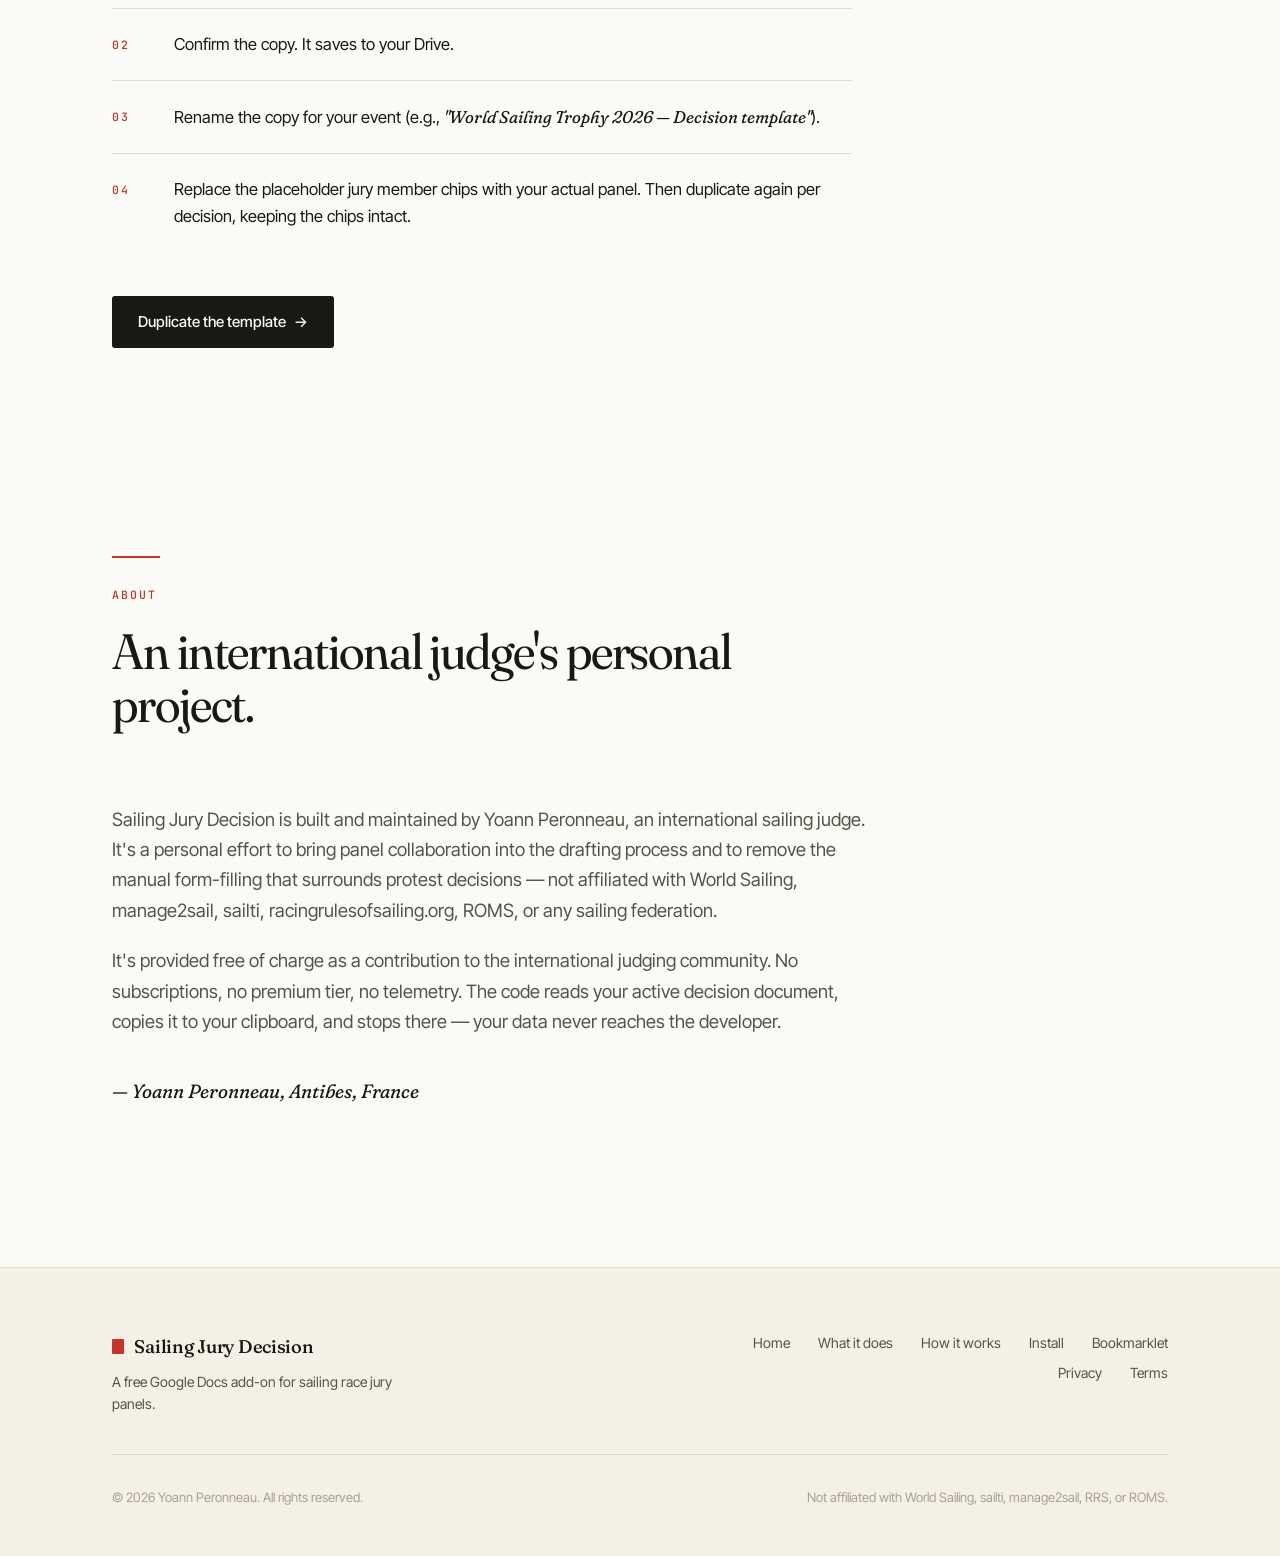
==== commit d0de1120: "Update website to mention ROMS" ====
--- a/index.html
+++ b/index.html
@@ -14,7 +14,7 @@
 <meta charset="UTF-8">
 <meta name="viewport" content="width=device-width, initial-scale=1.0">
 <title>Sailing Jury Decision — A Google Docs add-on for sailing race juries</title>
-<meta name="description" content="A Google Docs add-on that lets sailing race jury panels draft and co-scribe protest decisions in one consistent template, then file them into whichever system the event uses — sailti, manage2sail, or racingrulesofsailing.org.">
+<meta name="description" content="A Google Docs add-on that lets sailing race jury panels draft and co-scribe protest decisions in one consistent template, then file them into whichever system the event uses — sailti, manage2sail, racingrulesofsailing.org, or ROMS.">
 <meta name="author" content="Yoann Peronneau">
 
 <link rel="icon" type="image/svg+xml" href="protest-flag.svg">
@@ -413,7 +413,7 @@
           Different event, different system. <em>Same</em> Google Doc.
         </h1>
         <p class="hero-subtitle hero-anim hero-anim-3">
-          Sailing events file protest decisions through different systems — sailti, manage2sail, or RRS — each with its own form structure and capabilities. This add-on lets your panel draft, <em>co-scribe</em>, and quality-check decisions in one consistent Google Docs template, then file into whichever system your event actually uses.
+          Sailing events file protest decisions through different systems — sailti, manage2sail, RRS, or ROMS — each with its own form structure and capabilities. This add-on lets your panel draft, <em>co-scribe</em>, and quality-check decisions in one consistent Google Docs template, then file into whichever system your event actually uses.
         </p>
         <div class="hero-actions hero-anim hero-anim-4">
           <a href="#install" class="btn btn-primary">
@@ -462,7 +462,7 @@
       <div class="feature reveal">
         <div class="feature-num">03</div>
         <h3 class="feature-title">Files into your event's system</h3>
-        <p class="feature-desc">One Copy action serializes the decision into whichever system the event uses — sailti, manage2sail, or RRS. Field structures and capabilities differ; the add-on handles the translation, including the jury-member smart chips that no other tool can read.</p>
+        <p class="feature-desc">One Copy action serializes the decision into whichever system the event uses — sailti, manage2sail, RRS, or ROMS. Field structures and capabilities differ; the add-on handles the translation, including the jury-member smart chips that no other tool can read.</p>
       </div>
     </div>
   </div>
@@ -504,7 +504,7 @@
       <div class="step reveal">
         <div class="step-num">iv</div>
         <div class="step-content">
-          <h3 class="step-title">Copy for sailti / RRS / m2s</h3>
+          <h3 class="step-title">Copy for sailti / RRS / m2s / ROMS</h3>
           <p class="step-desc">When the decision is ready, click Copy. The add-on extracts every field — including the smart-chip dropdowns — and copies a structured payload to your clipboard.</p>
         </div>
       </div>
@@ -513,7 +513,7 @@
         <div class="step-num">v</div>
         <div class="step-content">
           <h3 class="step-title">Open the filing system in a new tab</h3>
-          <p class="step-desc">Navigate to sailti, manage2sail, or racingrulesofsailing.org — whichever your event uses to officially file decisions.</p>
+          <p class="step-desc">Navigate to sailti, manage2sail, racingrulesofsailing.org, or ROMS — whichever your event uses to officially file decisions.</p>
         </div>
       </div>
 
@@ -553,7 +553,7 @@
       <div class="install-card reveal">
         <div class="install-card-tag">Piece two</div>
         <h3>Browser bookmarklet</h3>
-        <p>A small JavaScript snippet you drag to your browser's bookmarks bar. Click it on sailti, manage2sail, or RRS to fill the decision form with whatever is on your clipboard.</p>
+        <p>A small JavaScript snippet you drag to your browser's bookmarks bar. Click it on sailti, manage2sail, RRS, or ROMS to fill the decision form with whatever is on your clipboard.</p>
         <a href="install.html" class="btn btn-primary">
           Install the bookmarklet
           <span class="arrow">→</span>
@@ -601,7 +601,7 @@
     </div>
     <div class="about-content reveal">
       <p>
-        Sailing Jury Decision is built and maintained by Yoann Peronneau, an international sailing judge. It's a personal effort to bring panel collaboration into the drafting process and to remove the manual form-filling that surrounds protest decisions — not affiliated with World Sailing, manage2sail, sailti, racingrulesofsailing.org, or any sailing federation.
+        Sailing Jury Decision is built and maintained by Yoann Peronneau, an international sailing judge. It's a personal effort to bring panel collaboration into the drafting process and to remove the manual form-filling that surrounds protest decisions — not affiliated with World Sailing, manage2sail, sailti, racingrulesofsailing.org, ROMS, or any sailing federation.
       </p>
       <p>
         It's provided free of charge as a contribution to the international judging community. No subscriptions, no premium tier, no telemetry. The code reads your active decision document, copies it to your clipboard, and stops there — your data never reaches the developer.
@@ -635,7 +635,7 @@
     </div>
     <div class="footer-bottom">
       <div>© 2026 Yoann Peronneau. All rights reserved.</div>
-      <div>Not affiliated with World Sailing, sailti, manage2sail, or RRS.</div>
+      <div>Not affiliated with World Sailing, sailti, manage2sail, RRS, or ROMS.</div>
     </div>
   </div>
 </footer>
@@ -654,4 +654,4 @@
 </script>
 
 </body>
-</html>+</html>
